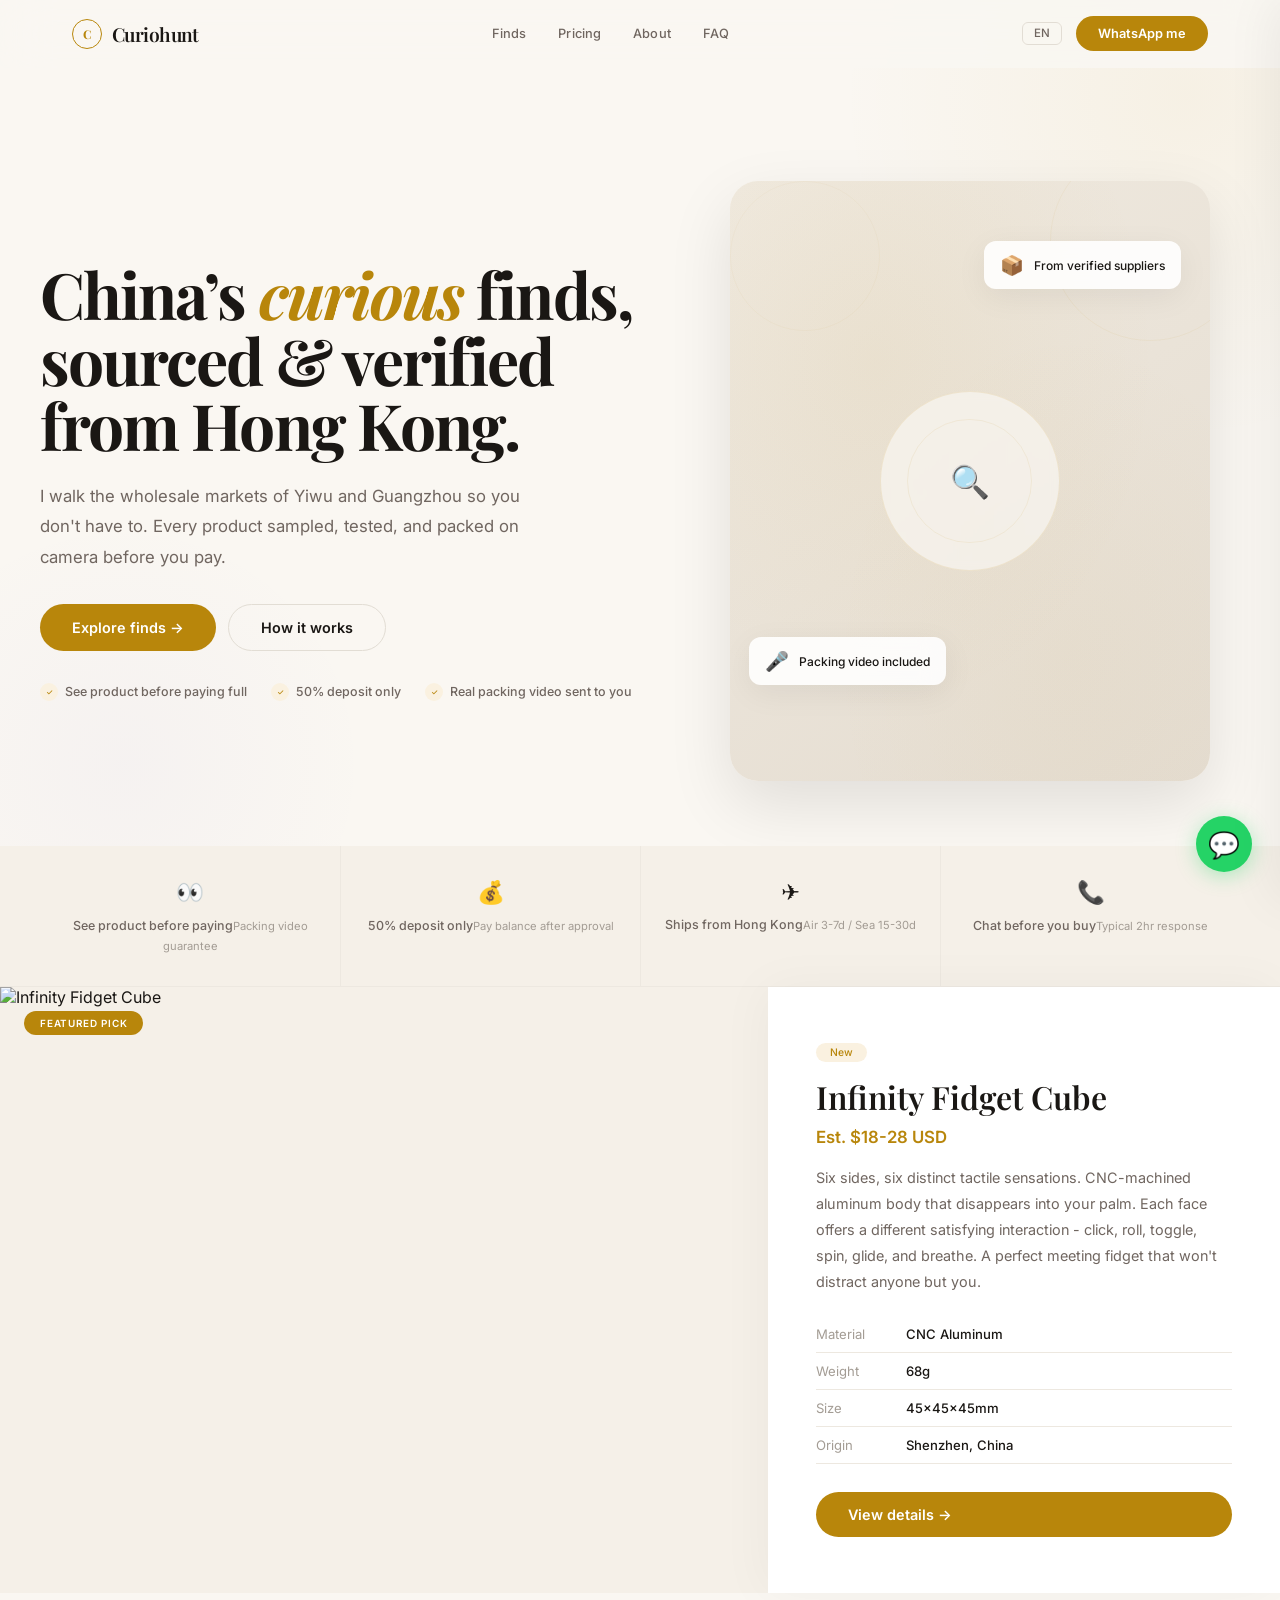
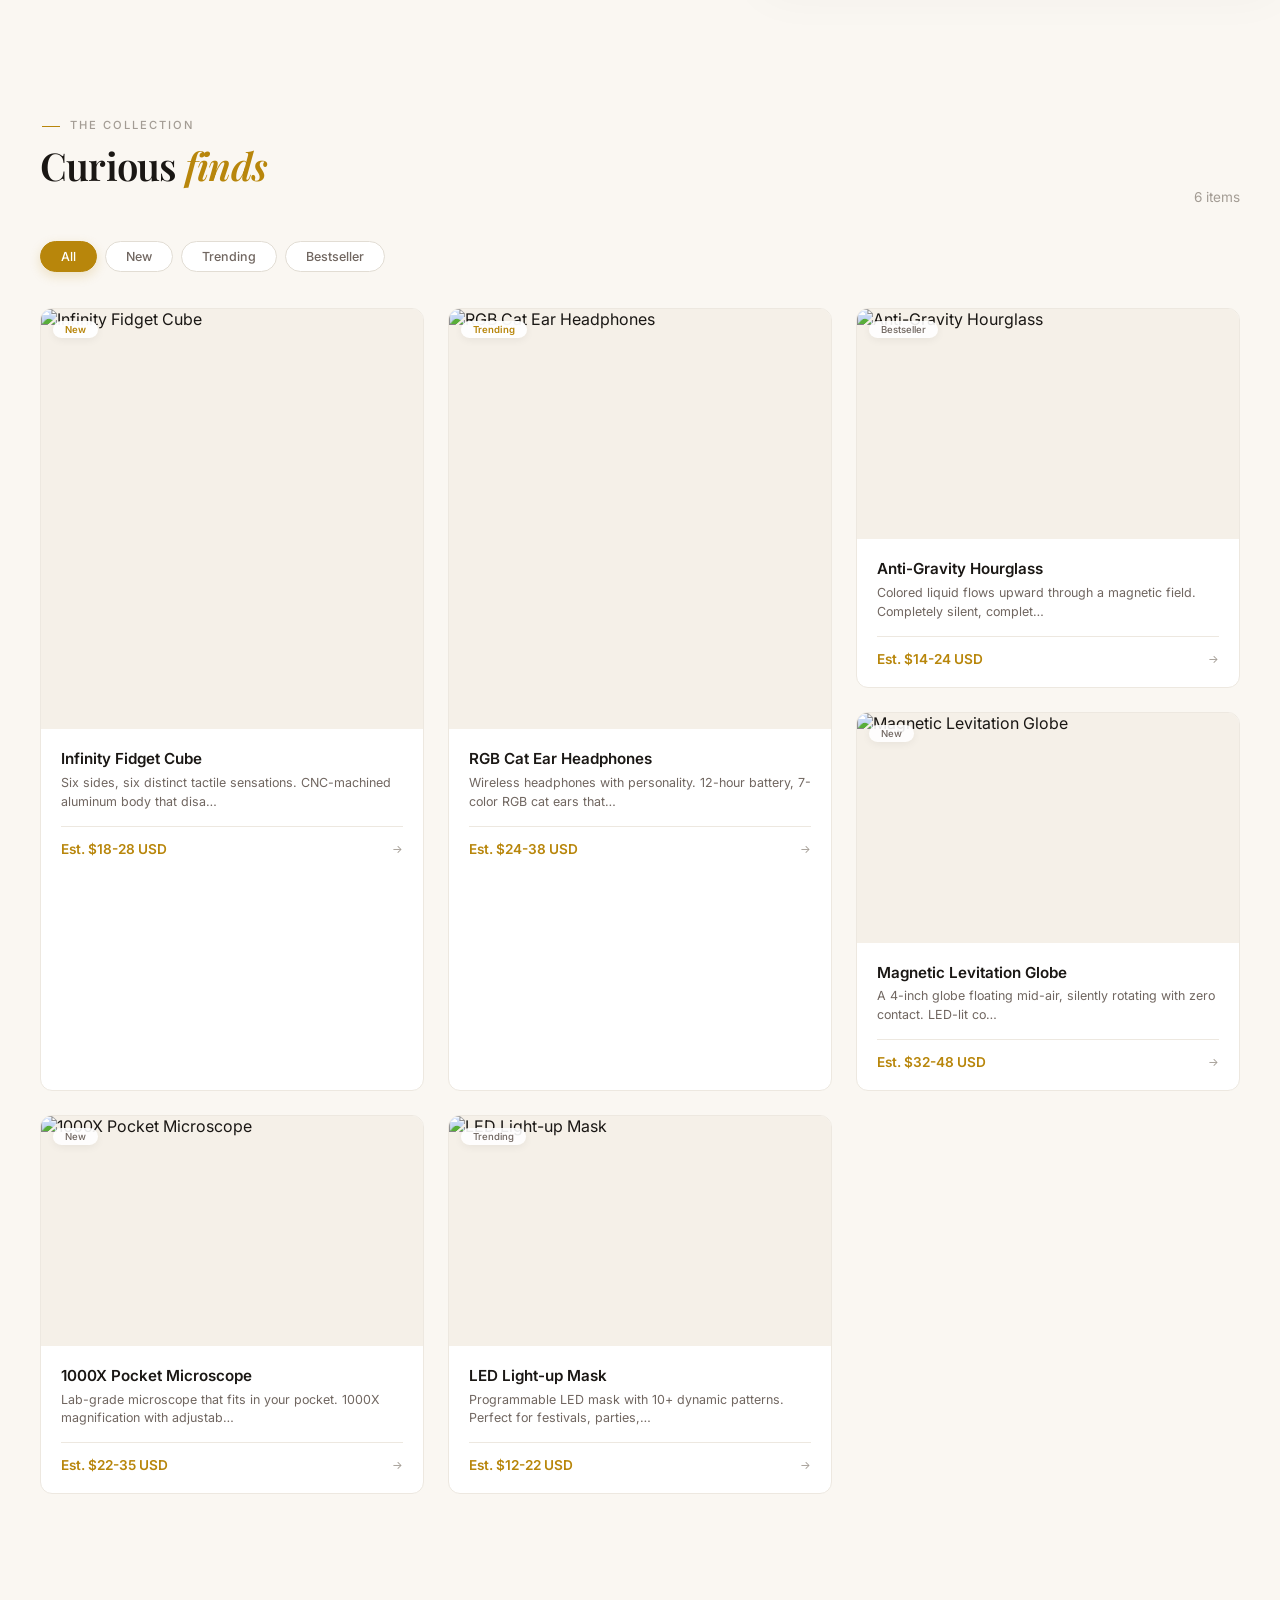
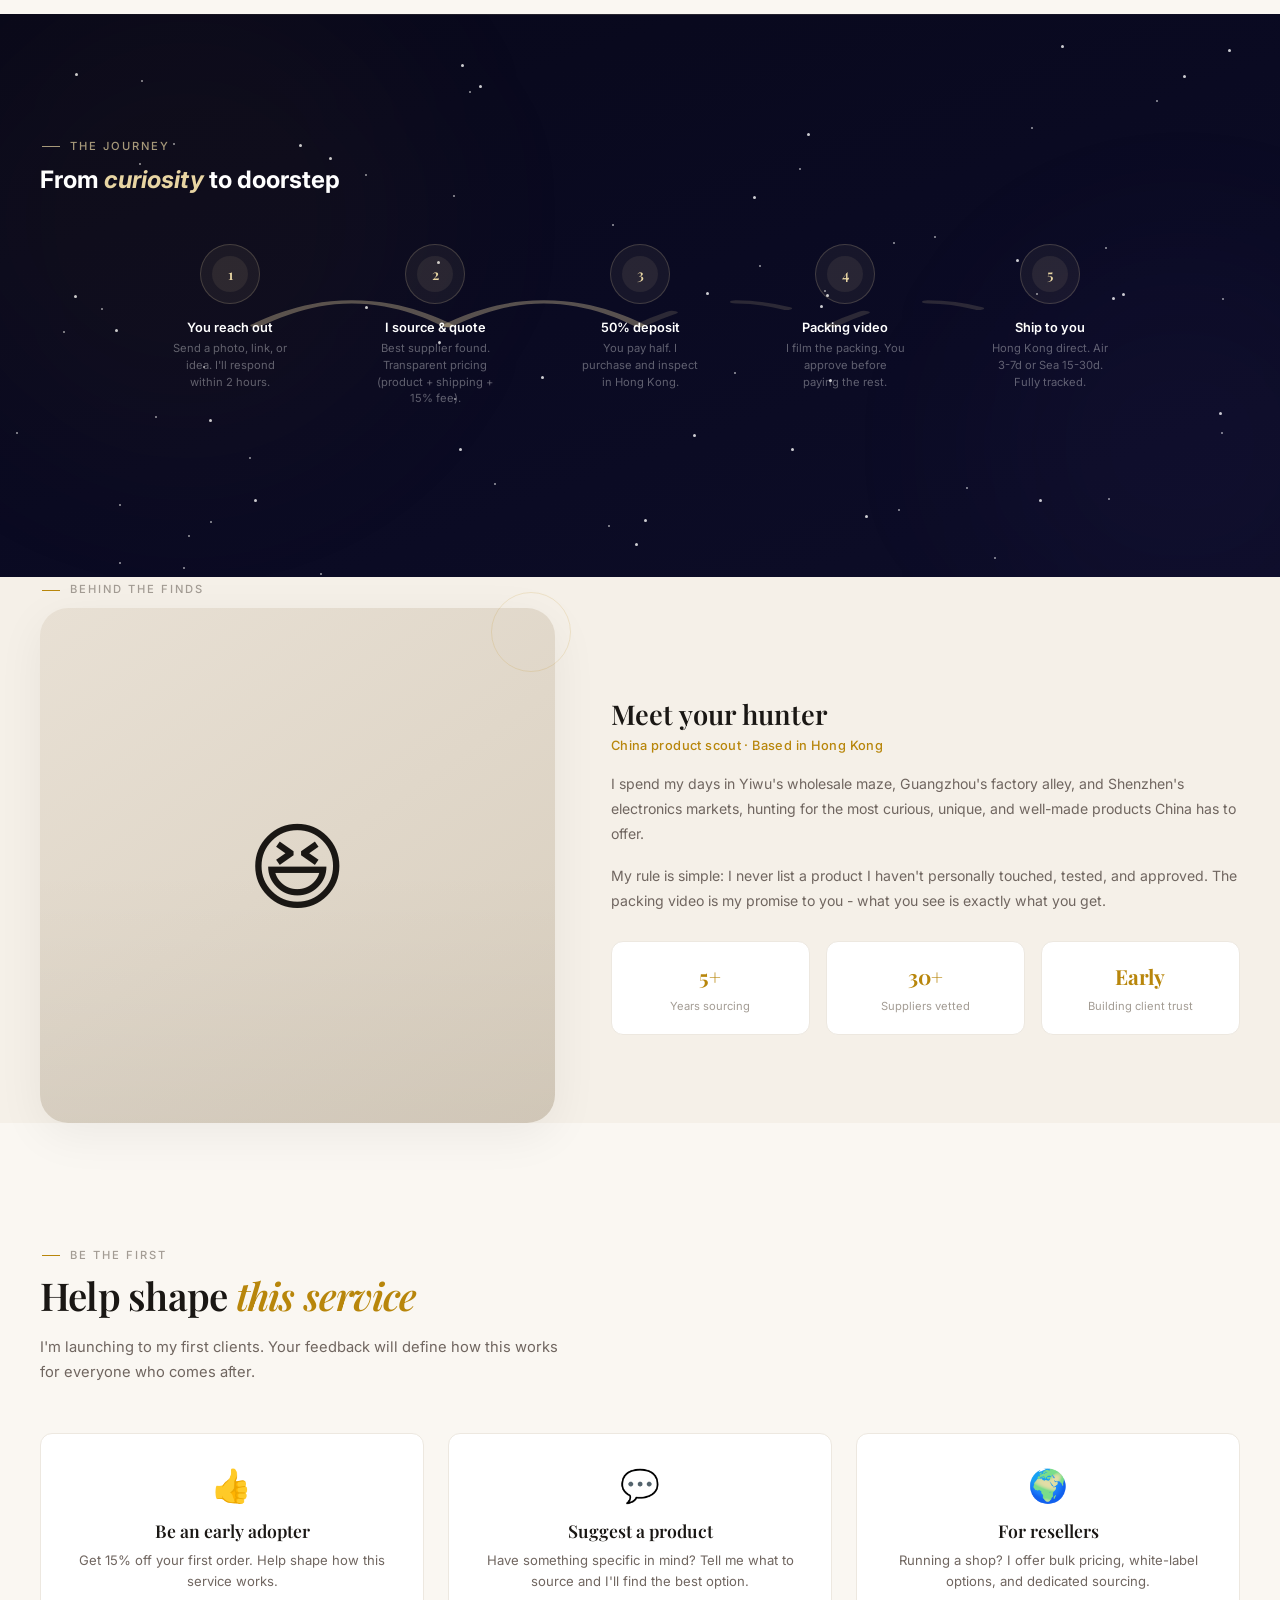
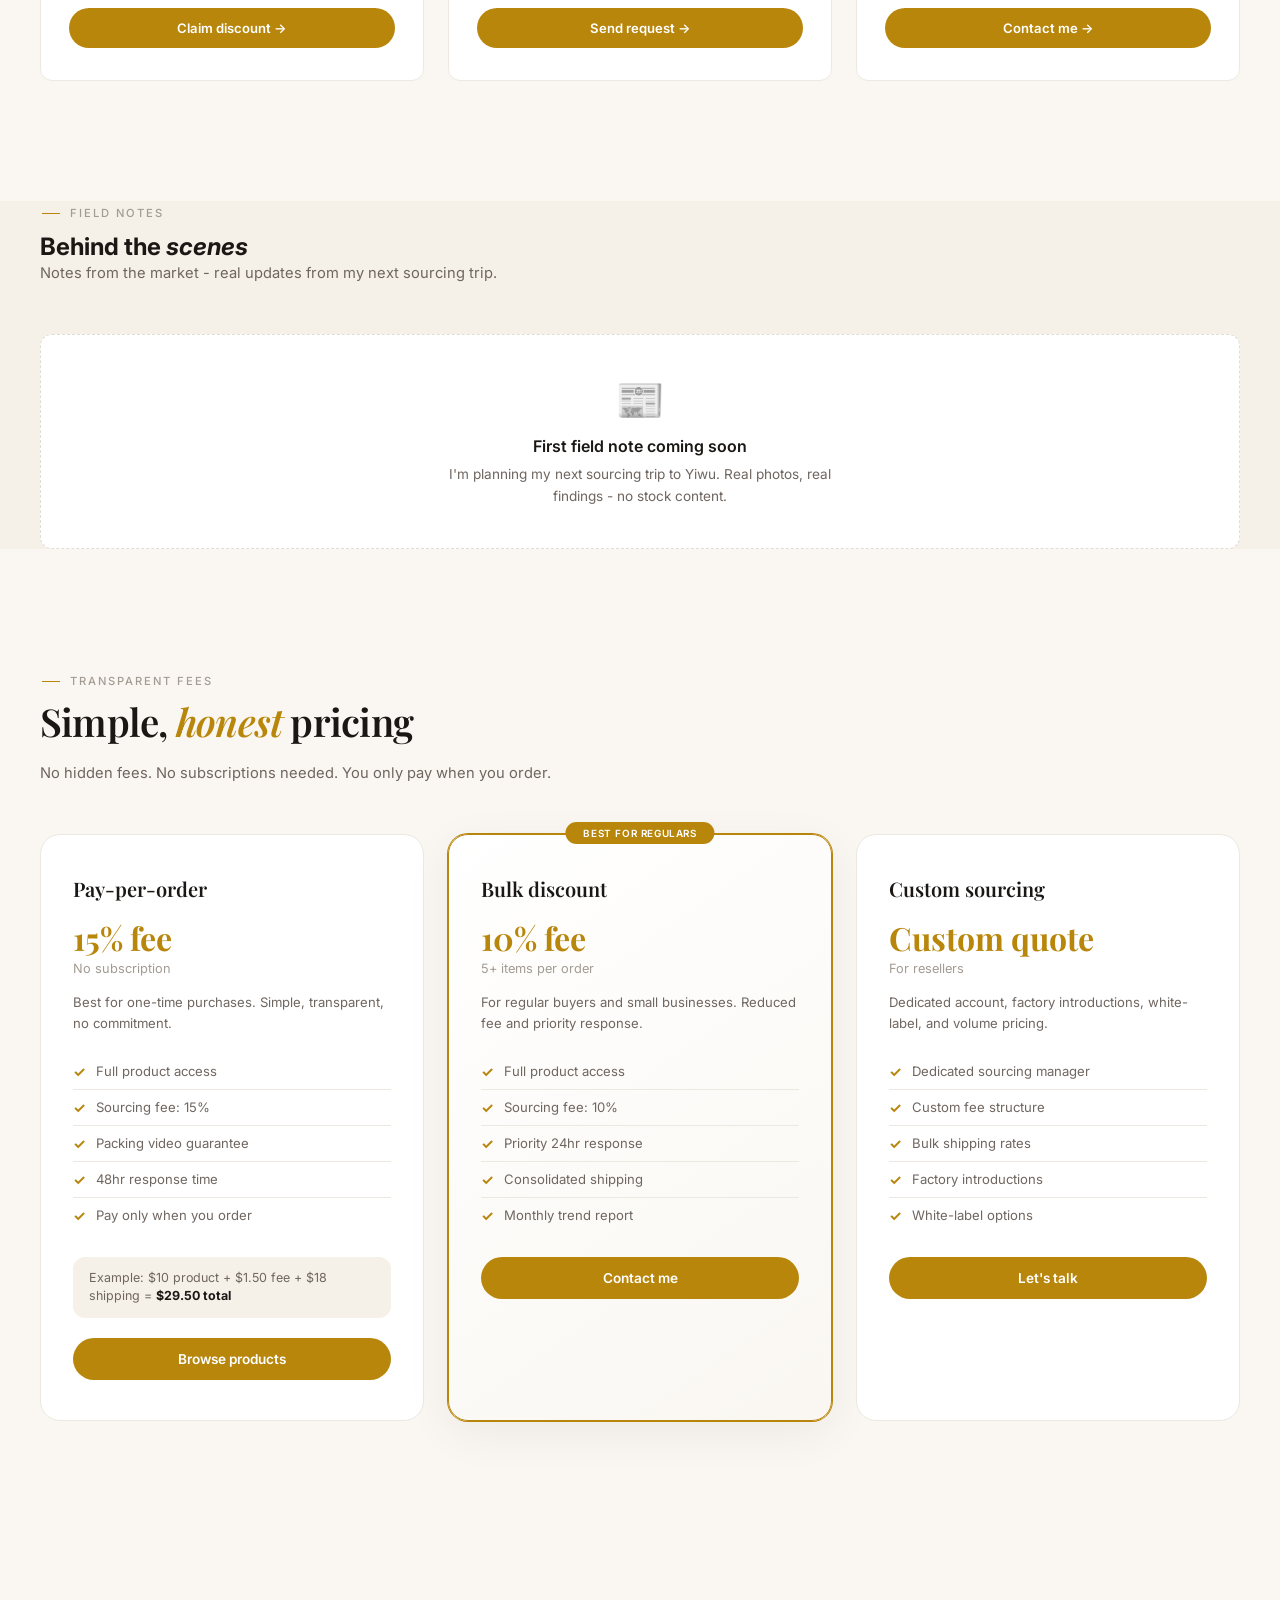
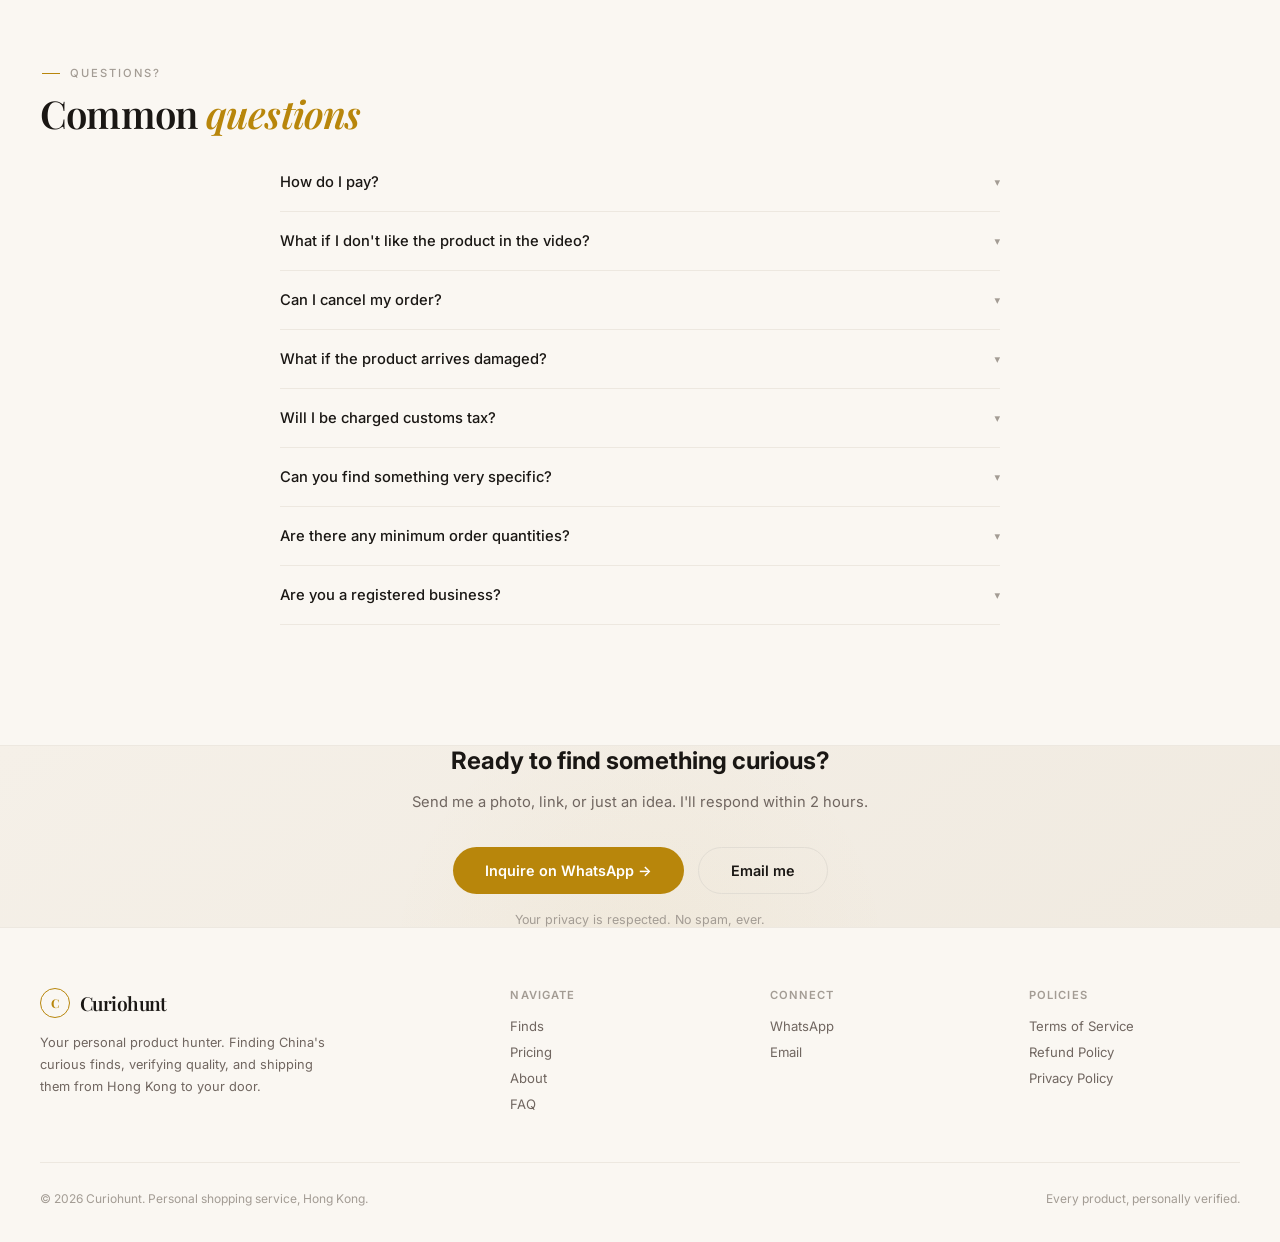
==== index.html @ 02531807 "Initial commit: Curiohunt single-page personal shopper site" ====
<!DOCTYPE html>
<html lang="en">
<head>
<meta charset="UTF-8">
<meta name="viewport" content="width=device-width, initial-scale=1.0">
<meta name="description" content="Curiohunt — Your personal product hunter in China. Every item sampled, tested, and packed on camera from Hong Kong.">
<meta property="og:title" content="Curiohunt — curious finds, sourced for you">
<meta property="og:description" content="Your personal product hunter for China's most curious finds. Packing video guarantee on every order.">
<meta property="og:url" content="https://curiohunt.com">
<meta property="og:type" content="website">
<meta name="twitter:card" content="summary_large_image">
<title>Curiohunt — curious finds, sourced for you</title>
<link rel="preconnect" href="https://fonts.googleapis.com">
<link href="https://fonts.googleapis.com/css2?family=Inter:wght@300;400;500;600;700&family=Playfair+Display:ital,wght@0,400;0,500;0,600;0,700;1,400;1,500&display=swap" rel="stylesheet">
<style>
*,*::before,*::after{margin:0;padding:0;box-sizing:border-box}
:root{
  --bg:#faf7f2;--bg-card:#fff;--bg-warm:#f5f0e8;--bg-overlay:rgba(0,0,0,0.35);
  --text:#1a1714;--text-secondary:#706660;--text-tertiary:#a39c94;
  --accent:#b8860b;--accent-hover:#a0750a;--accent-light:#faf1e0;--accent-glow:rgba(184,134,11,0.08);
  --border:#e2ddd4;--border-light:#ede8e0;
  --shadow:0 2px 20px rgba(0,0,0,0.04);--shadow-lg:0 12px 48px rgba(0,0,0,0.06);--shadow-xl:0 24px 64px rgba(0,0,0,0.1);
  --radius:20px;--radius-sm:12px;--radius-xl:28px;
  --font-sans:'Inter',-apple-system,system-ui,sans-serif;
  --font-serif:'Playfair Display',Georgia,serif;
  --max-w:1200px;--nav-h:68px;
  --space-bg:#08081a;--space-bg2:#0d0d28;--space-accent:#e8d5a3;--space-glow:rgba(232,213,163,0.12);
}
html{scroll-behavior:smooth}
body{font-family:var(--font-sans);background:var(--bg);color:var(--text);-webkit-font-smoothing:antialiased;overflow-x:hidden}
::selection{background:var(--accent);color:#fff}
a{color:inherit;text-decoration:none}
img{display:block;max-width:100%;width:100%;height:100%;object-fit:cover}

/* ===== FADE-IN ===== */
.fade-in{opacity:0;transform:translateY(40px);transition:opacity 0.8s cubic-bezier(0.22,1,0.36,1),transform 0.8s cubic-bezier(0.22,1,0.36,1)}
.fade-in.visible{opacity:1;transform:translateY(0)}
.fade-in-d1{transition-delay:0.1s}.fade-in-d2{transition-delay:0.2s}.fade-in-d3{transition-delay:0.3s}.fade-in-d4{transition-delay:0.4s}

/* ===== FLOATING WHATSAPP ===== */
.float-wa{position:fixed;bottom:28px;right:28px;z-index:99;width:56px;height:56px;border-radius:50%;background:#25D366;color:#fff;display:flex;align-items:center;justify-content:center;font-size:1.6rem;box-shadow:0 4px 20px rgba(37,211,102,0.35);transition:all 0.3s;cursor:pointer;border:none}
.float-wa:hover{transform:scale(1.1);box-shadow:0 8px 32px rgba(37,211,102,0.45)}
.float-wa .wa-tooltip{position:absolute;right:64px;top:50%;transform:translateY(-50%);background:var(--text);color:#fff;font-size:0.72rem;font-weight:500;padding:8px 14px;border-radius:8px;white-space:nowrap;opacity:0;pointer-events:none;transition:all 0.3s}
.float-wa:hover .wa-tooltip{opacity:1}
@media(max-width:600px){.float-wa{bottom:16px;right:16px;width:48px;height:48px;font-size:1.3rem}}

/* ===== NAV ===== */
nav{position:fixed;top:0;left:0;right:0;height:var(--nav-h);z-index:100;background:rgba(250,247,242,0.85);backdrop-filter:blur(24px);-webkit-backdrop-filter:blur(24px);border-bottom:1px solid transparent;transition:border-color 0.3s,background 0.3s,box-shadow 0.3s}
nav.scrolled{background:rgba(250,247,242,0.96);border-color:var(--border-light);box-shadow:0 1px 20px rgba(0,0,0,0.03)}
.nav-inner{max-width:var(--max-w);margin:0 auto;display:flex;align-items:center;justify-content:space-between;height:100%;padding:0 32px}
.logo{display:flex;align-items:center;gap:10px;font-family:var(--font-serif);font-size:1.2rem;font-weight:600;letter-spacing:-0.03em}
.logo-mark{width:30px;height:30px;border:1.5px solid var(--accent);border-radius:50%;display:flex;align-items:center;justify-content:center;font-size:0.75rem;color:var(--accent);font-weight:700;flex-shrink:0;font-family:var(--font-serif);transition:transform 0.4s}
.logo:hover .logo-mark{transform:rotate(90deg)}
.nav-links{display:none;gap:32px}
.nav-links a{font-size:0.8rem;color:var(--text-secondary);transition:color 0.2s;font-weight:500;letter-spacing:0.01em;position:relative}
.nav-links a::after{content:'';position:absolute;bottom:-4px;left:0;width:0;height:1.5px;background:var(--accent);transition:width 0.3s}
.nav-links a:hover{color:var(--text)}.nav-links a:hover::after{width:100%}
.nav-actions{display:flex;align-items:center;gap:10px}
.lang-btn{background:none;border:1px solid var(--border);color:var(--text-secondary);font-size:0.72rem;font-weight:500;padding:5px 11px;border-radius:6px;cursor:pointer;transition:all 0.2s;line-height:1;font-family:var(--font-sans)}
.lang-btn:hover{border-color:var(--accent);color:var(--accent)}
.nav-cta{background:var(--accent);color:#fff;font-size:0.8rem;font-weight:600;padding:10px 22px;border-radius:100px;transition:all 0.25s;white-space:nowrap}
.nav-cta:hover{background:var(--accent-hover);transform:translateY(-1px);box-shadow:0 4px 20px rgba(184,134,11,0.25)}
@media(min-width:768px){.nav-links{display:flex}.nav-actions{gap:14px}}

/* ===== SECTION SHARED ===== */
.section{padding:120px 32px}
.section-inner{max-width:var(--max-w);margin:0 auto}
.section-label{font-size:0.7rem;font-weight:500;letter-spacing:0.18em;text-transform:uppercase;color:var(--text-tertiary);margin-bottom:12px;position:relative;display:inline-block;padding-left:2px}
.section-label::before{content:'';display:inline-block;width:18px;height:1px;background:var(--accent);vertical-align:middle;margin-right:10px}
.section h2{font-family:var(--font-serif);font-size:clamp(1.6rem,3vw,2.6rem);font-weight:600;letter-spacing:-0.02em;line-height:1.12;margin-bottom:18px}
.section h2 em{font-style:italic;color:var(--accent)}
.section-desc{font-size:0.92rem;color:var(--text-secondary);line-height:1.7;max-width:540px;margin-bottom:48px}
@media(max-width:600px){.section{padding:60px 20px}}

/* ===== BTN ===== */
.btn-primary,.btn-outline,.btn-white,.btn-ghost{display:inline-flex;align-items:center;gap:8px;font-weight:600;padding:14px 32px;border-radius:100px;font-size:0.9rem;border:none;cursor:pointer;transition:all 0.3s;font-family:var(--font-sans)}
.btn-primary{background:var(--accent);color:#fff}
.btn-primary:hover{background:var(--accent-hover);transform:translateY(-2px);box-shadow:0 8px 28px rgba(184,134,11,0.3)}
.btn-outline{background:transparent;color:var(--text);border:1.5px solid var(--border)}
.btn-outline:hover{border-color:var(--text-secondary);background:rgba(0,0,0,0.02);transform:translateY(-2px)}
.btn-white{background:#fff;color:var(--text)}
.btn-white:hover{transform:translateY(-2px);box-shadow:0 8px 28px rgba(255,255,255,0.2)}
.btn-ghost{background:transparent;color:var(--space-accent);border:1.5px solid rgba(232,213,163,0.25)}
.btn-ghost:hover{background:rgba(232,213,163,0.06);border-color:var(--space-accent);transform:translateY(-2px)}
.btn-sm{padding:10px 20px;font-size:0.82rem}

/* ===== HERO ===== */
.hero{min-height:94vh;padding:calc(var(--nav-h) + 48px) 32px 0;display:flex;align-items:center;position:relative;overflow:hidden}
.hero::before{content:'';position:absolute;top:-30%;right:-20%;width:700px;height:700px;border-radius:50%;background:radial-gradient(circle,rgba(184,134,11,0.06),transparent 70%);pointer-events:none;animation:heroGlow 8s ease-in-out infinite alternate}
@keyframes heroGlow{0%{opacity:0.6;transform:scale(1)}100%{opacity:1;transform:scale(1.08)}}
.hero::after{content:'';position:absolute;bottom:-20%;left:-10%;width:500px;height:500px;border-radius:50%;background:radial-gradient(circle,rgba(100,80,200,0.03),transparent 70%);pointer-events:none;animation:heroGlow2 10s ease-in-out infinite alternate}
@keyframes heroGlow2{0%{opacity:0.4;transform:scale(1)}100%{opacity:0.8;transform:scale(1.1)}}
.hero-inner{max-width:var(--max-w);margin:0 auto;width:100%;display:grid;grid-template-columns:1.1fr 1fr;gap:64px;align-items:center;position:relative;z-index:1}
.hero-content h1{font-family:var(--font-serif);font-size:clamp(2.2rem,5vw,4.2rem);font-weight:700;line-height:1.02;letter-spacing:-0.03em;margin-bottom:24px}
.hero-content h1 em{font-style:italic;color:var(--accent)}
.hero-desc{font-size:1.05rem;color:var(--text-secondary);line-height:1.8;max-width:480px;margin-bottom:32px}
.hero-ctas{display:flex;gap:12px;flex-wrap:wrap;margin-bottom:32px}
.hero-badges{display:flex;gap:24px;flex-wrap:wrap}
.hero-badge-item{display:flex;align-items:center;gap:7px;font-size:0.78rem;color:var(--text-secondary);font-weight:500}
.hero-badge-item .check{width:18px;height:18px;border-radius:50%;background:var(--accent-light);display:flex;align-items:center;justify-content:center;font-size:0.5rem;color:var(--accent);flex-shrink:0}

.hero-visual{display:flex;justify-content:center;align-items:center;position:relative}
.hero-showcase{width:100%;max-width:480px;aspect-ratio:4/5;border-radius:var(--radius-xl);background:linear-gradient(145deg,#f0eae0,#e4dcd0);position:relative;overflow:hidden;box-shadow:var(--shadow-xl)}
.hero-showcase-bg{position:absolute;inset:0;background:radial-gradient(ellipse at 30% 30%,rgba(184,134,11,0.06),transparent 60%),radial-gradient(ellipse at 70% 80%,rgba(184,134,11,0.03),transparent 50%);pointer-events:none}
.hero-showcase-spotlight{position:absolute;top:50%;left:50%;transform:translate(-50%,-50%);width:180px;height:180px;border-radius:50%;border:1.5px solid rgba(184,134,11,0.12);display:flex;align-items:center;justify-content:center;font-size:4rem;background:rgba(255,255,255,0.5);backdrop-filter:blur(4px);animation:float 6s ease-in-out infinite}
.hero-showcase-spotlight-inner{width:70%;height:70%;border-radius:50%;border:1px solid rgba(184,134,11,0.08);display:flex;align-items:center;justify-content:center;font-size:2rem}
@keyframes float{0%,100%{transform:translate(-50%,-50%) translateY(0)}50%{transform:translate(-50%,-50%) translateY(-12px)}}
.hero-float-card{position:absolute;background:rgba(255,255,255,0.88);backdrop-filter:blur(12px);border-radius:var(--radius-sm);padding:12px 16px;box-shadow:0 8px 32px rgba(0,0,0,0.06);display:flex;align-items:center;gap:10px;animation:floatCard 7s ease-in-out infinite;font-size:0.75rem;font-weight:500}
.hero-float-card .fc-icon{font-size:1.2rem}
.hero-float-card-1{top:10%;right:6%;animation-delay:0s}
.hero-float-card-2{bottom:16%;left:4%;animation-delay:2.5s}
@keyframes floatCard{0%,100%{transform:translateY(0)}50%{transform:translateY(-8px)}}
.hero-showcase-ring-deco{position:absolute;top:-40px;right:-40px;width:200px;height:200px;border-radius:50%;border:1px solid rgba(184,134,11,0.06);pointer-events:none}
.hero-showcase-ring-deco-2{bottom:-30px;left:-30px;width:150px;height:150px;border-radius:50%;border:1px solid rgba(184,134,11,0.04);pointer-events:none}
@media(max-width:900px){.hero-inner{grid-template-columns:1fr;gap:48px}.hero-visual{order:-1;padding:10px 0}.hero-showcase{max-width:320px;aspect-ratio:1}.hero-float-card{display:none}}
@media(max-width:600px){.hero{padding:calc(var(--nav-h) + 24px) 20px 0;min-height:auto}.hero-showcase-spotlight{width:130px;height:130px;font-size:3rem}.hero-showcase-spotlight-inner{font-size:1.5rem}}

/* ===== TRUST STRIP ===== */
.trust-strip{background:var(--bg-warm);border-bottom:1px solid var(--border-light);padding:0 20px}
.trust-inner{max-width:var(--max-w);margin:0 auto;display:grid;grid-template-columns:repeat(4,1fr)}
.trust-item{padding:32px 20px;text-align:center;position:relative}
.trust-item+.trust-item{border-left:1px solid var(--border-light)}
.trust-item .t-icon{font-size:1.4rem;margin-bottom:8px;display:block}
.trust-item .t-text{font-size:0.78rem;color:var(--text-secondary);font-weight:500;line-height:1.4}
.trust-item .t-sub{font-size:0.7rem;color:var(--text-tertiary);margin-top:4px}
@media(max-width:600px){.trust-inner{grid-template-columns:repeat(2,1fr)}.trust-item:nth-child(3){border-left:none}.trust-item{padding:24px 14px}}

/* ===== FEATURED ===== */
.featured-section{padding:0;background:var(--bg)}
.featured-hero{display:grid;grid-template-columns:1.5fr 1fr;min-height:65vh}
.featured-visual{display:flex;align-items:center;justify-content:center;position:relative;overflow:hidden;background:var(--bg-warm)}
.featured-visual img{position:absolute;inset:0;width:100%;height:100%;object-fit:cover;transition:transform 0.8s}
.featured-hero:hover .featured-visual img{transform:scale(1.03)}
.featured-visual .sticker{position:absolute;top:24px;left:24px;background:var(--accent);color:#fff;font-size:0.62rem;font-weight:600;padding:6px 16px;border-radius:100px;letter-spacing:0.08em;text-transform:uppercase;z-index:2}
.featured-panel{background:var(--bg-card);padding:56px 48px;display:flex;flex-direction:column;justify-content:center;box-shadow:-4px 0 48px rgba(0,0,0,0.04);position:relative}
.featured-panel .featured-tags{display:flex;gap:6px;margin-bottom:16px;flex-wrap:wrap}
.featured-panel .featured-tag{font-size:0.65rem;font-weight:500;padding:3px 14px;border-radius:100px;background:var(--accent-light);color:var(--accent)}
.featured-panel h3{font-family:var(--font-serif);font-size:clamp(1.4rem,2.5vw,2rem);font-weight:600;margin-bottom:10px;line-height:1.2}
.featured-panel .fp-price{font-size:1.05rem;font-weight:600;color:var(--accent);margin-bottom:18px;display:block}
.featured-panel .fp-desc{font-size:0.9rem;color:var(--text-secondary);line-height:1.8;margin-bottom:22px}
.featured-panel .fp-specs{list-style:none;margin-bottom:28px}
.featured-panel .fp-specs li{padding:10px 0;border-bottom:1px solid var(--border-light);display:flex;font-size:0.82rem}
.featured-panel .fp-specs li span:first-child{color:var(--text-tertiary);width:90px;flex-shrink:0}
.featured-panel .fp-specs li span:last-child{font-weight:500}
@media(max-width:900px){.featured-hero{grid-template-columns:1fr;min-height:auto}.featured-visual{min-height:320px}.featured-panel{padding:36px 24px;box-shadow:none}.featured-panel .btn-primary{align-self:flex-start}}

/* ===== PRODUCTS ===== */
.gallery-header{display:flex;justify-content:space-between;align-items:flex-end;flex-wrap:wrap;gap:16px;margin-bottom:36px}
.tag-filters{display:flex;gap:8px;margin-bottom:36px;flex-wrap:wrap}
.tag-filter{padding:7px 20px;border-radius:100px;font-size:0.78rem;font-weight:500;border:1.5px solid var(--border);background:var(--bg-card);color:var(--text-secondary);cursor:pointer;transition:all 0.25s;font-family:var(--font-sans)}
.tag-filter:hover{border-color:var(--accent);color:var(--accent)}
.tag-filter.active{background:var(--accent);color:#fff;border-color:var(--accent);box-shadow:0 4px 12px rgba(184,134,11,0.2)}
.prod-grid{display:grid;grid-template-columns:repeat(3,1fr);gap:24px}
@media(max-width:1024px){.prod-grid{grid-template-columns:repeat(2,1fr)}}
@media(max-width:600px){.prod-grid{grid-template-columns:1fr}}
.prod-card{background:var(--bg-card);border-radius:var(--radius-sm);overflow:hidden;cursor:pointer;border:1px solid var(--border-light);transition:all 0.5s cubic-bezier(0.22,1,0.36,1);position:relative}
.prod-card:hover{transform:translateY(-8px);box-shadow:var(--shadow-lg);border-color:var(--border)}
.prod-card.featured-card{grid-row:span 2}
.prod-card.featured-card .prod-visual{height:420px}
.prod-visual{height:230px;display:flex;align-items:center;justify-content:center;position:relative;overflow:hidden;background:var(--bg-warm)}
.prod-visual img{position:absolute;inset:0;width:100%;height:100%;object-fit:cover;transition:transform 0.7s}
.prod-card:hover .prod-visual img{transform:scale(1.08)}
.prod-visual .prod-badge{position:absolute;top:12px;left:12px;font-size:0.6rem;font-weight:500;padding:3px 12px;border-radius:100px;background:rgba(255,255,255,0.9);color:var(--text-secondary);z-index:2;box-shadow:0 2px 8px rgba(0,0,0,0.06)}
.prod-card.featured-card .prod-visual .prod-badge{background:rgba(255,255,255,0.95);color:var(--accent);font-weight:600}
.prod-info{padding:20px}
.prod-info h3{font-size:0.95rem;font-weight:600;margin-bottom:5px;line-height:1.3}
.prod-info p{font-size:0.78rem;color:var(--text-secondary);display:-webkit-box;-webkit-line-clamp:2;-webkit-box-orient:vertical;overflow:hidden;line-height:1.5}
.prod-foot{display:flex;justify-content:space-between;align-items:center;margin-top:14px;padding-top:14px;border-top:1px solid var(--border-light)}
.prod-foot .price{font-size:0.85rem;font-weight:600;color:var(--accent)}
.prod-foot .arrow{color:var(--text-tertiary);font-size:0.7rem;transition:all 0.4s}
.prod-card:hover .prod-foot .arrow{transform:translateX(8px);color:var(--accent)}

/* ===== COSMIC ===== */
.cosmic-section{background:linear-gradient(160deg,var(--space-bg),#0a0a22,var(--space-bg2));position:relative;overflow:hidden;padding:120px 32px}
.cosmic-section::before{content:'';position:absolute;top:0;left:0;right:0;height:1px;background:linear-gradient(to right,transparent,rgba(232,213,163,0.15),transparent)}
.cosmic-section .section-inner{position:relative;z-index:2}
.cosmic-section .section-label{color:var(--space-accent);opacity:0.7}
.cosmic-section .section-label::before{background:var(--space-accent)}
.cosmic-section h2{color:#fff}
.cosmic-section h2 em{color:var(--space-accent)}
.starfield{position:absolute;inset:0;overflow:hidden;pointer-events:none;z-index:0}
.star{position:absolute;border-radius:50%;background:#fff;animation:twinkle var(--d,4s) ease-in-out infinite alternate}
.star.s1{width:1px;height:1px;opacity:0.3}.star.s2{width:2px;height:2px;opacity:0.6}.star.s3{width:3px;height:3px;opacity:0.8}
@keyframes twinkle{0%{opacity:0.15}100%{opacity:0.95}}
.shooting-star{position:absolute;width:80px;height:1px;background:linear-gradient(to right,transparent,rgba(232,213,163,0.6));transform:rotate(-30deg);animation:shoot 6s ease-in-out infinite;opacity:0;z-index:1}
.shooting-star:nth-child(2){top:20%;left:60%;animation-delay:3s;width:60px}
@keyframes shoot{0%{opacity:0;transform:rotate(-30deg) translateX(0)}5%{opacity:1}15%{opacity:1;transform:rotate(-30deg) translateX(200px)}20%{opacity:0}100%{opacity:0}}
.nebula{position:absolute;border-radius:50%;filter:blur(80px);pointer-events:none;z-index:0}
.nebula-1{top:-8%;left:-5%;width:500px;height:500px;background:rgba(184,134,11,0.04);animation:nebulaDrift 25s ease-in-out infinite alternate}
.nebula-2{bottom:-12%;right:-8%;width:400px;height:400px;background:rgba(100,80,200,0.04);animation:nebulaDrift 30s ease-in-out infinite alternate-reverse}
@keyframes nebulaDrift{0%{transform:translate(0,0)}100%{transform:translate(50px,30px)}}
.cosmic-track{position:relative;max-width:960px;margin:0 auto;padding:50px 0}
.cosmic-svg{position:absolute;top:0;left:0;width:100%;height:100%;pointer-events:none;z-index:1}
.cosmic-svg path{stroke:var(--space-accent);stroke-width:1.2;fill:none;opacity:0.15;stroke-dasharray:6 8;stroke-linecap:round}
.cosmic-svg path.active{opacity:0.35;stroke-dasharray:2 0;animation:pathGlow 3s ease-in-out infinite}
@keyframes pathGlow{0%,100%{opacity:0.25}50%{opacity:0.5}}
.cosmic-steps{display:flex;justify-content:space-between;position:relative;z-index:2}
.cosmic-step{display:flex;flex-direction:column;align-items:center;width:140px;text-align:center;position:relative}
.cosmic-star{width:60px;height:60px;border-radius:50%;background:rgba(232,213,163,0.06);border:1.5px solid rgba(232,213,163,0.2);display:flex;align-items:center;justify-content:center;font-family:var(--font-serif);font-size:1.1rem;font-weight:600;color:var(--space-accent);position:relative;transition:all 0.5s;animation:pulseStar 5s ease-in-out infinite}
.cosmic-star-glow{position:absolute;inset:-4px;border-radius:50%;background:radial-gradient(circle,rgba(232,213,163,0.06),transparent 70%);opacity:0;transition:opacity 0.4s}
.cosmic-step:hover .cosmic-star-glow{opacity:1}
.cosmic-step:nth-child(2) .cosmic-star{animation-delay:0.5s}
.cosmic-step:nth-child(3) .cosmic-star{animation-delay:1s}
.cosmic-step:nth-child(4) .cosmic-star{animation-delay:1.5s}
.cosmic-step:nth-child(5) .cosmic-star{animation-delay:2s}
@keyframes pulseStar{0%,100%{box-shadow:0 0 8px rgba(232,213,163,0.08)}50%{box-shadow:0 0 24px rgba(232,213,163,0.15),0 0 50px rgba(232,213,163,0.04)}}
.cosmic-star-inner{width:36px;height:36px;border-radius:50%;background:rgba(232,213,163,0.08);display:flex;align-items:center;justify-content:center;font-size:0.9rem}
.cosmic-step .cs-title{font-size:0.8rem;font-weight:600;color:#fff;margin-top:16px;margin-bottom:5px}
.cosmic-step .cs-desc{font-size:0.7rem;color:rgba(255,255,255,0.35);line-height:1.5;max-width:120px}
.cosmic-step:hover .cosmic-star{transform:scale(1.15);border-color:var(--space-accent);box-shadow:0 0 30px rgba(232,213,163,0.15)}
@media(max-width:768px){.cosmic-steps{flex-direction:column;align-items:flex-start;gap:28px;padding-left:20px}.cosmic-svg{display:none}.cosmic-step{width:100%;flex-direction:row;gap:18px;text-align:left}.cosmic-step .cs-desc{max-width:100%}.cosmic-track{padding:30px 0}.cosmic-star{width:48px;height:48px;flex-shrink:0}.cosmic-star-inner{width:30px;height:30px}}

/* ===== HUNTER ===== */
.hunter-section{background:var(--bg-warm)}
.hunter-grid{display:grid;grid-template-columns:0.9fr 1.1fr;gap:56px;align-items:center}
.hunter-visual-wrap{position:relative}
.hunter-avatar{width:100%;aspect-ratio:1;border-radius:var(--radius-xl);background:linear-gradient(145deg,#e8e0d4,#d8cebe);display:flex;align-items:center;justify-content:center;font-size:6rem;box-shadow:var(--shadow-lg);position:relative;overflow:hidden}
.hunter-avatar::after{content:'';position:absolute;inset:0;background:linear-gradient(to top,rgba(0,0,0,0.04),transparent 50%);pointer-events:none}
.hunter-avatar-deco{position:absolute;top:-16px;right:-16px;width:80px;height:80px;border:1.5px solid var(--accent);border-radius:50%;opacity:0.15;pointer-events:none}
.hunter-info h3{font-family:var(--font-serif);font-size:1.7rem;font-weight:600;margin-bottom:6px}
.hunter-role{font-size:0.8rem;color:var(--accent);font-weight:500;margin-bottom:18px;display:block;letter-spacing:0.03em}
.hunter-info p{font-size:0.88rem;color:var(--text-secondary);line-height:1.8;margin-bottom:16px}
.hunter-stats{display:grid;grid-template-columns:repeat(3,1fr);gap:16px;margin-top:28px}
.hunter-stat{text-align:center;padding:20px 14px;background:var(--bg-card);border-radius:var(--radius-sm);border:1px solid var(--border-light);transition:all 0.3s}
.hunter-stat:hover{transform:translateY(-3px);box-shadow:var(--shadow)}
.hunter-stat strong{font-family:var(--font-serif);font-size:1.3rem;color:var(--accent);display:block;margin-bottom:4px}
.hunter-stat span{font-size:0.7rem;color:var(--text-tertiary)}
@media(max-width:768px){.hunter-grid{grid-template-columns:1fr;gap:40px}.hunter-avatar{max-width:240px;margin:0 auto;font-size:4.5rem}.hunter-avatar-deco{display:none}}

/* ===== EARLY BIRDS ===== */
.early-grid{display:grid;grid-template-columns:repeat(3,1fr);gap:24px}
@media(max-width:768px){.early-grid{grid-template-columns:1fr}}
.early-card{background:var(--bg-card);border-radius:var(--radius-sm);padding:32px 28px;border:1px solid var(--border-light);text-align:center;transition:all 0.3s}
.early-card:hover{transform:translateY(-3px);box-shadow:var(--shadow-lg)}
.early-card .early-icon{font-size:2rem;margin-bottom:14px;display:block}
.early-card h4{font-family:var(--font-serif);font-size:1.1rem;font-weight:600;margin-bottom:8px}
.early-card p{font-size:0.82rem;color:var(--text-secondary);line-height:1.6;margin-bottom:16px}
.early-card .btn-primary{width:100%;justify-content:center;padding:12px 20px;font-size:0.82rem}

/* ===== DISPATCH ===== */
.dispatch-section{background:var(--bg-warm)}
.dispatch-soon{text-align:center;padding:40px 20px;background:var(--bg-card);border-radius:var(--radius-sm);border:1px dashed var(--border)}
.dispatch-soon .ds-icon{font-size:2.5rem;margin-bottom:12px;display:block}
.dispatch-soon h4{font-size:1rem;font-weight:600;margin-bottom:8px}
.dispatch-soon p{font-size:0.85rem;color:var(--text-secondary);line-height:1.6;max-width:400px;margin:0 auto}

/* ===== PRICING ===== */
.pricing-grid{display:grid;grid-template-columns:repeat(3,1fr);gap:24px;margin-top:16px}
@media(max-width:900px){.pricing-grid{grid-template-columns:1fr;max-width:480px;margin-left:auto;margin-right:auto}}
.pricing-card{background:var(--bg-card);border-radius:var(--radius);padding:40px 32px;border:1px solid var(--border-light);position:relative;transition:all 0.4s}
.pricing-card:hover{transform:translateY(-6px);box-shadow:var(--shadow-xl)}
.pricing-card.featured{background:linear-gradient(145deg,#fff,#faf7f2);border-color:var(--accent);box-shadow:0 0 0 1px var(--accent),var(--shadow-lg)}
.pricing-card.featured .popular-badge{position:absolute;top:-13px;left:50%;transform:translateX(-50%);background:var(--accent);color:#fff;font-size:0.62rem;font-weight:600;padding:5px 18px;border-radius:100px;letter-spacing:0.06em;text-transform:uppercase}
.pricing-card h3{font-family:var(--font-serif);font-size:1.25rem;font-weight:600;margin-bottom:6px}
.pricing-card .price-amount{font-family:var(--font-serif);font-size:2rem;font-weight:700;color:var(--accent);margin:14px 0 2px}
.pricing-card .price-period{font-size:0.8rem;color:var(--text-tertiary);margin-bottom:16px}
.pricing-card .price-desc{font-size:0.82rem;color:var(--text-secondary);line-height:1.6;margin-bottom:20px}
.pricing-card .price-features{list-style:none;margin-bottom:24px}
.pricing-card .price-features li{padding:9px 0;border-bottom:1px solid var(--border-light);font-size:0.82rem;color:var(--text-secondary);display:flex;align-items:center;gap:10px}
.pricing-card .price-features li::before{content:"\2713";color:var(--accent);font-weight:700;font-size:0.9rem}
.pricing-card .price-features li:last-child{border-bottom:none}
.pricing-card .pricing-example{background:var(--bg-warm);border-radius:var(--radius-sm);padding:12px 16px;font-size:0.78rem;color:var(--text-secondary);line-height:1.5;margin-bottom:20px}
.pricing-card .pricing-example strong{color:var(--text)}
.pricing-card .btn-primary{width:100%;justify-content:center;padding:13px 24px;font-size:0.85rem}

/* ===== FAQ ===== */
.faq-list{max-width:720px;margin:0 auto}
.faq-item{border-bottom:1px solid var(--border-light);padding:20px 0}
.faq-q{display:flex;justify-content:space-between;align-items:center;cursor:pointer;font-size:0.92rem;font-weight:500;gap:12px;user-select:none;transition:color 0.2s}
.faq-q:hover{color:var(--accent)}
.faq-q .arrow{font-size:0.7rem;color:var(--text-tertiary);transition:transform 0.35s;flex-shrink:0}
.faq-item.open .faq-q .arrow{transform:rotate(180deg);color:var(--accent)}
.faq-a{max-height:0;overflow:hidden;transition:max-height 0.4s ease;color:var(--text-secondary);font-size:0.85rem;line-height:1.7}
.faq-item.open .faq-a{max-height:300px;padding-top:16px}

/* ===== CTA ===== */
.cta-section{background:linear-gradient(145deg,var(--bg-warm),#f0eae0);text-align:center;border-top:1px solid var(--border-light);border-bottom:1px solid var(--border-light);position:relative;overflow:hidden}
.cta-section::before{content:'';position:absolute;top:-50%;left:50%;transform:translateX(-50%);width:600px;height:600px;border-radius:50%;background:radial-gradient(circle,rgba(184,134,11,0.04),transparent 60%);pointer-events:none}
.cta-section .section-inner{max-width:560px;position:relative;z-index:1}
.cta-section h2{margin-bottom:18px}
.cta-section .cta-desc{color:var(--text-secondary);margin-bottom:36px;font-size:0.92rem}
.cta-actions{display:flex;gap:14px;justify-content:center;flex-wrap:wrap}
.cta-note{font-size:0.78rem;color:var(--text-tertiary);margin-top:18px}

/* ===== FOOTER ===== */
footer{padding:60px 32px 36px;background:var(--bg)}
.footer-inner{max-width:var(--max-w);margin:0 auto}
.footer-main{display:grid;grid-template-columns:2fr 1fr 1fr 1fr;gap:48px;padding-bottom:40px;border-bottom:1px solid var(--border-light);margin-bottom:28px}
@media(max-width:768px){.footer-main{grid-template-columns:1fr 1fr;gap:36px}}
.footer-brand .logo{margin-bottom:14px;display:inline-flex}
.footer-brand p{font-size:0.8rem;color:var(--text-secondary);line-height:1.7;max-width:300px}
.footer-col h4{font-size:0.7rem;font-weight:600;letter-spacing:0.1em;text-transform:uppercase;color:var(--text-tertiary);margin-bottom:16px}
.footer-col a{display:block;font-size:0.82rem;color:var(--text-secondary);margin-bottom:10px;transition:color 0.2s}
.footer-col a:hover{color:var(--accent)}
.footer-bottom{display:flex;justify-content:space-between;align-items:center;flex-wrap:wrap;gap:12px;font-size:0.75rem;color:var(--text-tertiary)}

/* ===== LEGAL ===== */
.legal-content{max-width:720px;margin:0 auto;padding:20px 0}
.legal-content h2{font-family:var(--font-serif);font-size:1.5rem;font-weight:600;margin-bottom:20px}
.legal-content h3{font-size:1rem;font-weight:600;margin-top:24px;margin-bottom:8px}
.legal-content p{font-size:0.85rem;color:var(--text-secondary);line-height:1.7;margin-bottom:12px}
.legal-content ul{padding-left:20px;margin-bottom:12px}
.legal-content ul li{font-size:0.85rem;color:var(--text-secondary);line-height:1.7;margin-bottom:4px}

/* ===== MODAL ===== */
.modal-overlay{position:fixed;inset:0;z-index:200;background:var(--bg-overlay);opacity:0;pointer-events:none;transition:opacity 0.35s}
.modal-overlay.open{opacity:1;pointer-events:auto}
.modal{position:fixed;top:0;right:0;bottom:0;width:100%;max-width:820px;background:var(--bg);z-index:201;overflow-y:auto;transform:translateX(100%);transition:transform 0.5s cubic-bezier(0.22,1,0.36,1);box-shadow:-8px 0 48px rgba(0,0,0,0.06)}
.modal.open{transform:translateX(0)}
.modal-header{position:sticky;top:0;z-index:10;background:rgba(250,247,242,0.92);backdrop-filter:blur(12px);padding:14px 28px;display:flex;justify-content:space-between;align-items:center;border-bottom:1px solid var(--border-light)}
.modal-close{background:none;border:none;font-size:1.4rem;cursor:pointer;color:var(--text-secondary);padding:4px;line-height:1;transition:color 0.2s;width:36px;height:36px;display:flex;align-items:center;justify-content:center;border-radius:50%}
.modal-close:hover{color:var(--text);background:var(--border-light)}
.modal-body{padding:36px 28px 56px}
.modal-gallery{position:relative;margin-bottom:28px;border-radius:var(--radius-sm);overflow:hidden;background:var(--border-light)}
.modal-gallery-main{width:100%;aspect-ratio:16/10;display:flex;align-items:center;justify-content:center;position:relative;background:var(--bg-warm)}
.modal-gallery-main img{position:absolute;inset:0;width:100%;height:100%;object-fit:cover}
.modal-gallery-nav{position:absolute;top:50%;transform:translateY(-50%);width:36px;height:36px;border-radius:50%;border:none;background:rgba(255,255,255,0.9);backdrop-filter:blur(8px);color:var(--text);font-size:1rem;cursor:pointer;display:flex;align-items:center;justify-content:center;z-index:2;transition:all 0.2s;box-shadow:0 2px 8px rgba(0,0,0,0.06)}
.modal-gallery-nav:hover{background:#fff;box-shadow:0 4px 16px rgba(0,0,0,0.1)}
.modal-gallery-nav.prev{left:14px}.modal-gallery-nav.next{right:14px}
.modal-dots{position:absolute;bottom:14px;left:50%;transform:translateX(-50%);display:flex;gap:6px}
.modal-dot{width:6px;height:6px;border-radius:50%;background:rgba(255,255,255,0.5);border:none;cursor:pointer;transition:all 0.2s}
.modal-dot.active{background:#fff;width:20px;border-radius:3px}
.modal-body .detail-tags{display:flex;gap:6px;margin-bottom:12px;flex-wrap:wrap}
.modal-body .detail-tag{font-size:0.65rem;font-weight:500;padding:3px 12px;border-radius:100px;background:var(--accent-light);color:var(--accent)}
.modal-body .detail-title{font-family:var(--font-serif);font-size:clamp(1.25rem,2.2vw,1.7rem);font-weight:600;margin-bottom:8px}
.modal-body .detail-price{font-size:1rem;font-weight:600;color:var(--accent);margin-bottom:16px;display:block}
.modal-body .detail-desc{font-size:0.9rem;color:var(--text-secondary);line-height:1.8;margin-bottom:28px}
.modal-body .spec-title{font-size:0.72rem;font-weight:600;letter-spacing:0.08em;text-transform:uppercase;color:var(--text-tertiary);margin-bottom:12px}
.modal-body .spec-list{list-style:none;margin-bottom:28px}
.modal-body .spec-list li{padding:12px 0;border-bottom:1px solid var(--border-light);display:flex;justify-content:space-between;font-size:0.85rem}
.modal-body .spec-list li:last-child{border-bottom:none}
.modal-body .spec-label{color:var(--text-tertiary)}
.modal-body .spec-value{font-weight:500;text-align:right;max-width:55%}
.modal-body .detail-cta{display:flex;gap:14px;flex-wrap:wrap;padding-top:28px;border-top:1px solid var(--border-light)}
</style>
</head>
<body>

<nav id="nav">
  <div class="nav-inner">
    <a href="#" class="logo"><span class="logo-mark">C</span>Curiohunt</a>
    <div class="nav-links">
      <a href="#products" data-key="nav.products">Finds</a>
      <a href="#pricing" data-key="nav.pricing">Pricing</a>
      <a href="#hunter" data-key="nav.hunter">About</a>
      <a href="#faq">FAQ</a>
    </div>
    <div class="nav-actions">
      <button class="lang-btn" id="langToggle">EN</button>
      <a href="#contact" class="nav-cta" data-key="nav.cta">WhatsApp me</a>
    </div>
  </div>
</nav>

<!-- FLOATING WHATSAPP -->
<a href="https://wa.me/85212345678?text=Hi%20I%20saw%20Curiohunt" class="float-wa" target="_blank" aria-label="WhatsApp">
  &#128172;
  <span class="wa-tooltip">Chat with me</span>
</a>

<!-- HERO -->
<section class="hero">
  <div class="hero-inner">
    <div class="hero-content">
      <h1>China&rsquo;s <em>curious</em> finds,<br>sourced &amp; verified<br>from Hong Kong.</h1>
      <p class="hero-desc" data-key="hero.desc">I walk the wholesale markets of Yiwu and Guangzhou so you don&rsquo;t have to. Every product sampled, tested, and packed on camera before you pay.</p>
      <div class="hero-ctas">
        <a href="#products" class="btn-primary" data-key="hero.cta1">Explore finds &rarr;</a>
        <a href="#pricing" class="btn-outline" data-key="hero.cta2">How it works</a>
      </div>
      <div class="hero-badges">
        <span class="hero-badge-item"><span class="check">&#10003;</span><span data-key="hero.b1">See product before paying full</span></span>
        <span class="hero-badge-item"><span class="check">&#10003;</span><span data-key="hero.b2">50% deposit only</span></span>
        <span class="hero-badge-item"><span class="check">&#10003;</span><span data-key="hero.b3">Real packing video sent to you</span></span>
      </div>
    </div>
    <div class="hero-visual">
      <div class="hero-showcase">
        <div class="hero-showcase-bg"></div>
        <div class="hero-showcase-ring-deco"></div>
        <div class="hero-showcase-ring-deco-2"></div>
        <div class="hero-showcase-spotlight"><div class="hero-showcase-spotlight-inner">&#128269;</div></div>
        <div class="hero-float-card hero-float-card-1"><span class="fc-icon">&#128230;</span><span>From verified suppliers</span></div>
        <div class="hero-float-card hero-float-card-2"><span class="fc-icon">&#127908;</span><span>Packing video included</span></div>
      </div>
    </div>
  </div>
</section>

<!-- TRUST STRIP -->
<div class="trust-strip"><div class="trust-inner">
  <div class="trust-item"><span class="t-icon">&#128064;</span><span class="t-text" data-key="trust.video">See product before paying full</span><span class="t-sub" data-key="trust.videos">Packing video guarantee</span></div>
  <div class="trust-item"><span class="t-icon">&#128176;</span><span class="t-text" data-key="trust.deposit">50% deposit only</span><span class="t-sub" data-key="trust.deposits">Pay balance after approval</span></div>
  <div class="trust-item"><span class="t-icon">&#9992;&#65039;</span><span class="t-text" data-key="trust.ship">Ships from Hong Kong</span><span class="t-sub" data-key="trust.ships">Air 3-7d / Sea 15-30d</span></div>
  <div class="trust-item"><span class="t-icon">&#128222;</span><span class="t-text" data-key="trust.chat">Chat before you buy</span><span class="t-sub" data-key="trust.chats">Typical 2hr response</span></div>
</div></div>

<!-- FEATURED -->
<section class="featured-section" id="featured">
  <div class="featured-hero" id="featuredHero"></div>
</section>

<!-- PRODUCTS -->
<section id="products" class="section">
  <div class="section-inner">
    <div class="gallery-header">
      <div>
        <div class="section-label" data-key="gallery.label">The collection</div>
        <h2>Curious <em>finds</em></h2>
      </div>
      <span id="prodCount" style="font-size:0.85rem;color:var(--text-tertiary)"></span>
    </div>
    <div class="tag-filters" id="tagFilters"></div>
    <div class="prod-grid" id="prodGrid"></div>
  </div>
</section>

<!-- COSMIC -->
<section class="cosmic-section" id="process">
  <div class="starfield" id="starfield"></div>
  <div class="shooting-star" style="top:15%;left:10%"></div>
  <div class="shooting-star" style="top:40%;left:70%"></div>
  <div class="nebula nebula-1"></div>
  <div class="nebula nebula-2"></div>
  <div class="section-inner">
    <div class="section-label" data-key="cosmic.label">The journey</div>
    <h2>From <em>curiosity</em> to doorstep</h2>
    <div class="cosmic-track" id="cosmicTrack"></div>
  </div>
</section>

<!-- HUNTER -->
<section class="hunter-section" id="hunter">
  <div class="section-inner">
    <div class="section-label" data-key="hunter.label">Behind the finds</div>
    <div class="hunter-grid">
      <div class="hunter-visual-wrap">
        <div class="hunter-avatar">&#128518;&#65039;</div>
        <div class="hunter-avatar-deco"></div>
      </div>
      <div class="hunter-info">
        <h3 data-key="hunter.name">Meet your hunter</h3>
        <span class="hunter-role" data-key="hunter.role">China product scout &middot; Based in Hong Kong</span>
        <p data-key="hunter.bio1">I spend my days in Yiwu&rsquo;s wholesale maze, Guangzhou&rsquo;s factory alley, and Shenzhen&rsquo;s electronics markets, hunting for the most curious, unique, and well-made products China has to offer.</p>
        <p data-key="hunter.bio2">My rule is simple: I never list a product I haven&rsquo;t personally touched, tested, and approved. The packing video is my promise to you &mdash; what you see is exactly what you get.</p>
        <div class="hunter-stats">
          <div class="hunter-stat"><strong data-key="hunter.s1v">5+</strong><span data-key="hunter.s1l">Years sourcing</span></div>
          <div class="hunter-stat"><strong data-key="hunter.s2v">30+</strong><span data-key="hunter.s2l">Suppliers vetted</span></div>
          <div class="hunter-stat"><strong data-key="hunter.s3v">Early</strong><span data-key="hunter.s3l">Building client trust</span></div>
        </div>
      </div>
    </div>
  </div>
</section>

<!-- EARLY BIRD -->
<section id="testimonials" class="section">
  <div class="section-inner">
    <div class="section-label" data-key="early.label">Be the first</div>
    <h2>Help shape <em>this service</em></h2>
    <p class="section-desc" data-key="early.desc">I&rsquo;m launching to my first clients. Your feedback will define how this works for everyone who comes after.</p>
    <div class="early-grid" id="earlyGrid"></div>
  </div>
</section>

<!-- DISPATCH -->
<section class="dispatch-section" id="dispatch">
  <div class="section-inner">
    <div class="section-label" data-key="dispatch.label">Field notes</div>
    <h2>Behind the <em>scenes</em></h2>
    <p class="section-desc" data-key="dispatch.desc">Notes from the market &mdash; real updates from my next sourcing trip.</p>
    <div class="dispatch-soon" id="dispatchSoon">
      <span class="ds-icon">&#128240;</span>
      <h4 data-key="dispatch.soonTitle">First field note coming soon</h4>
      <p data-key="dispatch.soonDesc">I&rsquo;m planning my next sourcing trip to Yiwu. Real photos, real findings &mdash; no stock content.</p>
    </div>
  </div>
</section>

<!-- PRICING -->
<section id="pricing" class="section">
  <div class="section-inner">
    <div class="section-label" data-key="pricing.label">Transparent fees</div>
    <h2>Simple, <em>honest</em> pricing</h2>
    <p class="section-desc" data-key="pricing.desc">No hidden fees. No subscriptions needed. You only pay when you order.</p>
    <div class="pricing-grid" id="pricingGrid"></div>
  </div>
</section>

<!-- FAQ -->
<section id="faq" class="section">
  <div class="section-inner">
    <div class="section-label" data-key="faq.label">Questions?</div>
    <h2>Common <em>questions</em></h2>
    <div class="faq-list" id="faqList"></div>
  </div>
</section>

<!-- CTA -->
<section class="cta-section" id="contact">
  <div class="section-inner">
    <h2 data-key="cta.title">Ready to find something <em>curious</em>?</h2>
    <p class="cta-desc" data-key="cta.desc">Send me a photo, link, or just an idea. I&rsquo;ll respond within 2 hours.</p>
    <div class="cta-actions">
      <a href="https://wa.me/85212345678?text=Hi%20I%20saw%20Curiohunt%20and%20want%20to%20ask%20about%20a%20product" class="btn-primary" data-key="cta.whatsapp">Inquire on WhatsApp &rarr;</a>
      <a href="mailto:hello@curiohunt.com?subject=Inquiry%20from%20Curiohunt" class="btn-outline" data-key="cta.email">Email me</a>
    </div>
    <p class="cta-note" data-key="cta.note">Your privacy is respected. No spam, ever.</p>
  </div>
</section>

<!-- FOOTER -->
<footer>
  <div class="footer-inner">
    <div class="footer-main">
      <div class="footer-brand">
        <a href="#" class="logo" style="margin-bottom:14px;display:inline-flex"><span class="logo-mark">C</span>Curiohunt</a>
        <p data-key="footer.brand">Your personal product hunter. Finding China&rsquo;s curious finds, verifying quality, and shipping them from Hong Kong to your door.</p>
      </div>
      <div class="footer-col"><h4 data-key="footer.nav">Navigate</h4>
        <a href="#products" data-key="footer.n2">Finds</a>
        <a href="#pricing" data-key="footer.n3">Pricing</a>
        <a href="#hunter" data-key="footer.n4">About</a>
        <a href="#faq">FAQ</a>
      </div>
      <div class="footer-col"><h4 data-key="footer.connect">Connect</h4>
        <a href="https://wa.me/85212345678?text=Hi%20from%20Curiohunt%20footer">WhatsApp</a>
        <a href="mailto:hello@curiohunt.com">Email</a>
      </div>
      <div class="footer-col"><h4 data-key="footer.policies">Policies</h4>
        <a href="#" onclick="openLegal('terms');return false" data-key="footer.terms">Terms of Service</a>
        <a href="#" onclick="openLegal('refund');return false" data-key="footer.refund">Refund Policy</a>
        <a href="#" onclick="openLegal('privacy');return false" data-key="footer.privacy">Privacy Policy</a>
      </div>
    </div>
    <div class="footer-bottom">
      <span>&copy; 2026 Curiohunt. <span data-key="footer.copy">Personal shopping service, Hong Kong.</span></span>
      <span data-key="footer.tagline">Every product, personally verified.</span>
    </div>
  </div>
</footer>

<div id="legalTerms" style="display:none">
<div class="legal-content">
<h2>Terms of Service</h2>
<p>Curiohunt is a personal sourcing service based in Hong Kong. By placing an order, you agree to the following terms.</p>
<h3>Service Description</h3>
<p>Curiohunt acts as a personal sourcing agent, not a retailer. We source products from Chinese suppliers on your behalf. We do not hold inventory. Each order is placed specifically for you after your approval.</p>
<h3>Order Process</h3>
<ul>
<li>You inquire about a product via WhatsApp or email</li>
<li>We provide a quote including product cost, sourcing fee, and shipping</li>
<li>50% deposit is required to start sourcing</li>
<li>Once the product arrives in Hong Kong, we film the packing and send you the video</li>
<li>You approve the video and pay the remaining 50% balance</li>
<li>We ship the product to your address</li>
</ul>
<h3>Pricing</h3>
<p>All prices are quoted in USD. The sourcing fee is 15% of the product cost for standard orders. Bulk discounts are available for orders of 5 or more items.</p>
<h3>Shipping</h3>
<p>We ship from Hong Kong via air (3-7 business days) or sea (15-30 business days). Tracking is provided for all orders. Import duties and taxes are the buyer&rsquo;s responsibility.</p>
<h3>Limitation of Liability</h3>
<p>Curiohunt is not liable for delays caused by customs, shipping carriers, or supplier production issues. Our maximum liability is limited to the order value paid.</p>
</div>
</div>
<div id="legalRefund" style="display:none">
<div class="legal-content">
<h2>Refund Policy</h2>
<h3>Before Packing Video Approval</h3>
<p>You may cancel your order at any time before approving the packing video. The 50% deposit is non-refundable after sourcing has begun, as it covers our sourcing time, supplier costs, and shipping to Hong Kong.</p>
<h3>After Packing Video Approval</h3>
<p>Once you approve the packing video and pay the balance, we proceed to ship your order. At this point, cancellations are not accepted. If the product arrives damaged, please contact us within 48 hours with photos for a replacement or refund.</p>
<h3>Quality Issues</h3>
<p>If the product does not match the description or has manufacturing defects, we will work with the supplier to arrange a replacement or refund. Shipping costs for returns are not covered.</p>
<h3>Non-Refundable Items</h3>
<p>Custom or special-order products sourced specifically for you cannot be refunded once production has started.</p>
</div>
</div>
<div id="legalPrivacy" style="display:none">
<div class="legal-content">
<h2>Privacy Policy</h2>
<p>Your privacy matters. This policy explains how we handle your information.</p>
<h3>What We Collect</h3>
<ul>
<li>Name and contact information (WhatsApp, email, shipping address)</li>
<li>Order details and product preferences</li>
<li>Communication history</li>
</ul>
<h3>How We Use It</h3>
<ul>
<li>To process and fulfill your orders</li>
<li>To communicate with you about your orders</li>
<li>To improve our service</li>
</ul>
<h3>Data Sharing</h3>
<p>We do not sell or share your personal information with third parties except as necessary to fulfill orders (e.g., sharing your shipping address with the freight forwarder).</p>
<h3>Data Storage</h3>
<p>Your data is stored securely and retained only as long as necessary to provide our service or comply with legal obligations.</p>
<h3>Contact</h3>
<p>To request data deletion or access, email hello@curiohunt.com.</p>
</div>
</div>

<div class="modal-overlay" id="modalOverlay"></div>
<div class="modal" id="modal">
  <div class="modal-header">
    <span style="font-size:0.78rem;color:var(--text-tertiary);font-weight:500" id="modalBreadcrumb">Product detail</span>
    <button class="modal-close" id="modalClose">&times;</button>
  </div>
  <div class="modal-body" id="modalBody"></div>
</div>

<script>
(function(c,l,a,r,i,t,y){c[a]=c[a]||function(){(c[a].q=c[a].q||[]).push(arguments)};t=l.createElement(r);t.async=1;t.src="https://www.clarity.ms/tag/"+i;y=l.getElementsByTagName(r)[0];y.parentNode.insertBefore(t,y);})(window,document,"clarity","script","YOUR_CLARITY_ID");
</script>

<script>
'use strict';
var products = [
  {id:'fidget-cube',tags:['new'],thumbs:['https://picsum.photos/seed/fidget-cube-1/800/600','https://picsum.photos/seed/fidget-cube-2/800/600','https://picsum.photos/seed/fidget-cube-3/800/600'],
    title:{en:'Infinity Fidget Cube',zh:'无限解压骰子'},
    price:{en:'Est. $18-28 USD',zh:'约 \u00a5130\u2013200'},
    desc:{en:'Six sides, six distinct tactile sensations. CNC-machined aluminum body that disappears into your palm. Each face offers a different satisfying interaction - click, roll, toggle, spin, glide, and breathe. A perfect meeting fidget that won\'t distract anyone but you.',zh:'六面六种触感，CNC铝合金精雕机身。每一面提供不同解压方式 - 按压、滚动、拨动、旋转、滑动、呼吸。开会时握在手心偷偷玩，没人会发现。'},
    specs:[{l:{en:'Material',zh:'材质'},v:{en:'CNC Aluminum',zh:'CNC铝合金'}},{l:{en:'Weight',zh:'重量'},v:{en:'68g',zh:'68g'}},{l:{en:'Size',zh:'尺寸'},v:{en:'45x45x45mm',zh:'45x45x45mm'}},{l:{en:'Origin',zh:'产地'},v:{en:'Shenzhen, China',zh:'中国深圳'}}],featured:true},
  {id:'cat-headphones',tags:['trending'],thumbs:['https://picsum.photos/seed/cat-hp-1/800/600','https://picsum.photos/seed/cat-hp-2/800/600','https://picsum.photos/seed/cat-hp-3/800/600'],
    title:{en:'RGB Cat Ear Headphones',zh:'RGB猫耳发光耳机'},
    price:{en:'Est. $24-38 USD',zh:'约 \u00a5170\u2013270'},
    desc:{en:'Wireless headphones with personality. 12-hour battery, 7-color RGB cat ears that glow in the dark. Memory foam ear cups. Surprisingly good sound quality. Folds flat for travel. Because why should your headphones be boring?',zh:'有个性的无线耳机。12小时续航，7色RGB猫耳发光，黑暗中超吸睛。记忆棉耳罩，音质居然还不错。可折叠收纳。谁说耳机只能长一个样？'},
    specs:[{l:{en:'Bluetooth',zh:'蓝牙'},v:{en:'5.3',zh:'5.3'}},{l:{en:'Battery',zh:'续航'},v:{en:'12 hours',zh:'12小时'}},{l:{en:'Charging',zh:'充电'},v:{en:'USB-C',zh:'USB-C'}},{l:{en:'Weight',zh:'重量'},v:{en:'210g',zh:'210g'}},{l:{en:'Origin',zh:'产地'},v:{en:'Guangzhou, China',zh:'中国广州'}}],featured:true},
  {id:'hourglass',tags:['bestseller'],thumbs:['https://picsum.photos/seed/hourglass-1/800/600','https://picsum.photos/seed/hourglass-2/800/600','https://picsum.photos/seed/hourglass-3/800/600'],
    title:{en:'Anti-Gravity Hourglass',zh:'反重力沙漏'},
    price:{en:'Est. $14-24 USD',zh:'约 \u00a5100\u2013170'},
    desc:{en:'Colored liquid flows upward through a magnetic field. Completely silent, completely mesmerizing. Each flip creates a unique flow pattern. Physics-defying desktop magic that never gets old.',zh:'彩色液体在磁场中逆重力向上流动。无声、超级治愈。每次翻转图案都不同。放在桌上，每个人都会忍不住问这是什么。'},
    specs:[{l:{en:'Material',zh:'材质'},v:{en:'Glass + Magnetic',zh:'玻璃+磁力底座'}},{l:{en:'Size',zh:'尺寸'},v:{en:'15x6cm',zh:'15x6cm'}},{l:{en:'Weight',zh:'重量'},v:{en:'180g',zh:'180g'}},{l:{en:'Colors',zh:'颜色'},v:{en:'Blue/Green/Amber',zh:'蓝/绿/琥珀'}},{l:{en:'Origin',zh:'产地'},v:{en:'Yiwu, China',zh:'中国义乌'}}]},
  {id:'levitation-globe',tags:['new','trending'],thumbs:['https://picsum.photos/seed/globe-1/800/600','https://picsum.photos/seed/globe-2/800/600','https://picsum.photos/seed/globe-3/800/600'],
    title:{en:'Magnetic Levitation Globe',zh:'磁悬浮地球仪'},
    price:{en:'Est. $32-48 USD',zh:'约 \u00a5230\u2013340'},
    desc:{en:'A 4-inch globe floating mid-air, silently rotating with zero contact. LED-lit continents glow at night. USB-powered. The ultimate desk conversation piece that never fails to get a reaction.',zh:'4英寸地球仪悬浮半空，无声自转，零接触。LED大陆轮廓夜间发光。USB供电。桌上最吸睛的科技摆件，每个看到的人都会哇一声。'},
    specs:[{l:{en:'Globe',zh:'球体'},v:{en:'4 inches (10cm)',zh:'4英寸(10cm)'}},{l:{en:'Power',zh:'供电'},v:{en:'USB 5V/2A',zh:'USB 5V/2A'}},{l:{en:'Float',zh:'悬浮'},v:{en:'~8mm',zh:'~8mm'}},{l:{en:'Weight',zh:'重量'},v:{en:'320g',zh:'320g'}},{l:{en:'Origin',zh:'产地'},v:{en:'Shenzhen, China',zh:'中国深圳'}}]},
  {id:'pocket-micro',tags:['new'],thumbs:['https://picsum.photos/seed/micro-1/800/600','https://picsum.photos/seed/micro-2/800/600','https://picsum.photos/seed/micro-3/800/600'],
    title:{en:'1000X Pocket Microscope',zh:'1000倍口袋显微镜'},
    price:{en:'Est. $22-35 USD',zh:'约 \u00a5160\u2013250'},
    desc:{en:'Lab-grade microscope that fits in your pocket. 1000X magnification with adjustable focus, built-in LED illumination, and a smartphone clip for capturing images. Includes prepared slides. For curious minds of all ages.',zh:'可以放进口袋的实验室级显微镜。1000倍放大，可调焦，内置LED照明，附手机夹可拍照。含成品玻片和空白玻片。适合所有年龄的好奇心。'},
    specs:[{l:{en:'Magnification',zh:'放大'},v:{en:'100X-1000X',zh:'100X\u20131000X'}},{l:{en:'Weight',zh:'重量'},v:{en:'95g',zh:'95g'}},{l:{en:'Battery',zh:'电池'},v:{en:'2xAAA',zh:'2xAAA'}},{l:{en:'Includes',zh:'附件'},v:{en:'Slides + clip',zh:'玻片+手机夹'}},{l:{en:'Origin',zh:'产地'},v:{en:'Guangzhou, China',zh:'中国广州'}}]},
  {id:'led-mask',tags:['trending','bestseller'],thumbs:['https://picsum.photos/seed/led-mask-1/800/600','https://picsum.photos/seed/led-mask-2/800/600','https://picsum.photos/seed/led-mask-3/800/600'],
    title:{en:'LED Light-up Mask',zh:'LED发光面具'},
    price:{en:'Est. $12-22 USD',zh:'约 \u00a585\u2013160'},
    desc:{en:'Programmable LED mask with 10+ dynamic patterns. Perfect for festivals, parties, or just being the most interesting person in the room. USB rechargeable, lightweight, and surprisingly comfortable for extended wear.',zh:'可编程LED面具，10+种动态灯光模式。音乐节、派对必备。USB充电，轻量舒适，戴久了也不会累。'},
    specs:[{l:{en:'Patterns',zh:'模式'},v:{en:'10+',zh:'10+种'}},{l:{en:'Battery',zh:'电池'},v:{en:'USB rechargeable',zh:'USB充电'}},{l:{en:'Weight',zh:'重量'},v:{en:'85g',zh:'85g'}},{l:{en:'Material',zh:'材质'},v:{en:'ABS + LED',zh:'ABS+LED'}},{l:{en:'Origin',zh:'产地'},v:{en:'Yiwu, China',zh:'中国义乌'}}]}
];

var processSteps = [
  {t:{en:'You reach out',zh:'联系我'},d:{en:'Send a photo, link, or idea. I\'ll respond within 2 hours.',zh:'WhatsApp发一张图或一个想法，2小时内回复。'}},
  {t:{en:'I source & quote',zh:'找货报价'},d:{en:'Best supplier found. Transparent pricing (product + shipping + 15% fee).',zh:'最优供应商。透明报价（产品+运费+15%服务费）。'}},
  {t:{en:'50% deposit',zh:'付定金'},d:{en:'You pay half. I purchase and inspect in Hong Kong.',zh:'付一半定金，我采购并发到香港验货。'}},
  {t:{en:'Packing video',zh:'打包录像'},d:{en:'I film the packing. You approve before paying the rest.',zh:'全程录像打包，你确认后再付尾款。'}},
  {t:{en:'Ship to you',zh:'全球发货'},d:{en:'Hong Kong direct. Air 3-7d or Sea 15-30d. Fully tracked.',zh:'香港直发，空运3-7天/海运15-30天。全程可追踪。'}}
];

var earlyBirdOffers = [
  {icon:'&#x1F44D;',t:{en:'Be an early adopter',zh:'成为首批客户'},d:{en:'Get 15% off your first order. Help shape how this service works.',zh:'首单85折。你的反馈将决定这个服务的未来方向。'},btn:{en:'Claim discount &rarr;',zh:'领取优惠 &rarr;'},link:'https://wa.me/85212345678?text=Hi%20I%20want%20the%20early%20adopter%20discount'},
  {icon:'&#x1F4AC;',t:{en:'Suggest a product',zh:'推荐一款产品'},d:{en:'Have something specific in mind? Tell me what to source and I\'ll find the best option.',zh:'有想找的东西？告诉我，我去帮你找最优货源。'},btn:{en:'Send request &rarr;',zh:'发送需求 &rarr;'},link:'https://wa.me/85212345678?text=Hi%20I%20have%20a%20product%20request'},
  {icon:'&#x1F30D;',t:{en:'For resellers',zh:'批发客户'},d:{en:'Running a shop? I offer bulk pricing, white-label options, and dedicated sourcing.',zh:'有店铺？我提供批量价格、贴牌代工和专属采购服务。'},btn:{en:'Contact me &rarr;',zh:'联系洽谈 &rarr;'},link:'https://wa.me/85212345678?text=Hi%20I%27m%20a%20reseller'}
];

var pricingPlans = [
  {title:{en:'Pay-per-order',zh:'按单付费'},price:{en:'15% fee',zh:'15%服务费'},period:{en:'No subscription',zh:'无需订阅'},desc:{en:'Best for one-time purchases. Simple, transparent, no commitment.',zh:'适合单次购买。简单透明，无任何承诺。'},features:{en:['Full product access','Sourcing fee: 15%','Packing video guarantee','48hr response time','Pay only when you order'],zh:['完整产品浏览','服务费：15%','打包视频保障','48小时回复','下单才付费']},btn:{en:'Browse products',zh:'浏览产品'},link:'#products',featured:false},
  {title:{en:'Bulk discount',zh:'批量优惠'},price:{en:'10% fee',zh:'10%服务费'},period:{en:'5+ items per order',zh:'每单5件起'},desc:{en:'For regular buyers and small businesses. Reduced fee and priority response.',zh:'适合常客和小商家。更低费率，优先回复。'},features:{en:['Full product access','Sourcing fee: 10%','Priority 24hr response','Consolidated shipping','Monthly trend report'],zh:['完整产品浏览','服务费：10%','优先24小时回复','合并发货','月度趋势报告']},btn:{en:'Contact me',zh:'联系我'},link:'https://wa.me/85212345678?text=Hi%20I%27m%20interested%20in%20bulk%20sourcing',featured:true},
  {title:{en:'Custom sourcing',zh:'定制采购'},price:{en:'Custom quote',zh:'定制报价'},period:{en:'For resellers',zh:'面向批发商'},desc:{en:'Dedicated account, factory introductions, white-label, and volume pricing.',zh:'专属对接、工厂引荐、贴牌代工、批量价格。'},features:{en:['Dedicated sourcing manager','Custom fee structure','Bulk shipping rates','Factory introductions','White-label options'],zh:['专属采购经理','定制服务费率','批量物流优惠','工厂引荐','可贴牌代工']},btn:{en:'Let\'s talk',zh:'联系洽谈'},link:'https://wa.me/85212345678?text=Hi%20I%27m%20interested%20in%20custom%20sourcing',featured:false}
];

var faqItems = [
  {q:{en:'How do I pay?',zh:'怎么付款？'},a:{en:'PayPal, WeChat Pay, Alipay, or Hong Kong FPS. 50% deposit upfront, balance after you approve the packing video.',zh:'PayPal、微信支付、支付宝或香港FPS。先付50%定金，打包视频确认后付尾款。'}},
  {q:{en:'What if I don\'t like the product in the video?',zh:'看完视频不满意怎么办？'},a:{en:'Simply don\'t pay the balance. No fees, no hassle. You only risk the deposit, which covers my sourcing time and shipping to Hong Kong.',zh:'直接取消，不付尾款，不收任何费用。你只承担定金的找货成本，零风险。'}},
  {q:{en:'Can I cancel my order?',zh:'可以取消订单吗？'},a:{en:'Yes, anytime before approving the packing video. After that, the order is shipped and standard return policies apply.',zh:'可以。打包视频确认前可随时取消。确认后即发货，适用标准退货政策。'}},
  {q:{en:'What if the product arrives damaged?',zh:'收到损坏怎么办？'},a:{en:'Contact me within 48 hours with photos. I\'ll arrange a replacement or refund. Orders over $50 include transit insurance.',zh:'48小时内发照片给我，我会安排补发或退款。$50以上订单含运输保险。'}},
  {q:{en:'Will I be charged customs tax?',zh:'会被税吗？'},a:{en:'Most packages under $50 USD enter duty-free in US, UK, and EU. I declare honestly. Any duties are the buyer\'s responsibility.',zh:'$50以下包裹在美英欧通常免税。如实申报，税费由买家承担。'}},
  {q:{en:'Can you find something very specific?',zh:'可以找很特定的产品吗？'},a:{en:'Absolutely - that\'s the core of what I do. Send a photo, link, or even a rough sketch. I\'ll search my supplier network and get back within 24 hours with options.',zh:'当然 - 这正是我的核心服务。发图片、链接甚至手绘图，24小时内回复方案和报价。'}},
  {q:{en:'Are there any minimum order quantities?',zh:'有最低起订量吗？'},a:{en:'No minimum for standard sourcing. One piece is fine. For bulk orders (5+), I can negotiate better per-unit pricing for you.',zh:'标准代购无起订量，一件也可以。批量订单（5+件）可帮您谈更低单价。'}},
  {q:{en:'Are you a registered business?',zh:'有注册公司吗？'},a:{en:'Yes, fully registered in Hong Kong. Invoices and receipts available. I\'ve been operating since 2021 with a track record of satisfied clients worldwide.',zh:'有的，在香港正式注册运营。可提供收据和发票。2021年起运营，全球客户满意记录。'}}
];

var tags = ['all','new','trending','bestseller'];
var tagLabels = {en:{all:'All',new:'New',trending:'Trending',bestseller:'Bestseller'},zh:{all:'全部',new:'新品',trending:'热门',bestseller:'畅销'}};

var translations = {
  en: {
    'nav.products':'Finds','nav.pricing':'Pricing','nav.hunter':'About','nav.cta':'WhatsApp me','nav.langBtn':'EN',
    'hero.desc':'I walk the wholesale markets of Yiwu and Guangzhou so you don\'t have to. Every product sampled, tested, and packed on camera before you pay.',
    'hero.cta1':'Explore finds \u2192','hero.cta2':'How it works',
    'hero.b1':'See product before paying full','hero.b2':'50% deposit only','hero.b3':'Real packing video sent to you',
    'trust.video':'See product before paying','trust.videos':'Packing video guarantee',
    'trust.deposit':'50% deposit only','trust.deposits':'Pay balance after approval',
    'trust.ship':'Ships from Hong Kong','trust.ships':'Air 3-7d / Sea 15-30d',
    'trust.chat':'Chat before you buy','trust.chats':'Typical 2hr response',
    'gallery.label':'The collection',
    'cosmic.label':'The journey',
    'hunter.label':'Behind the finds','hunter.name':'Meet your hunter','hunter.role':'China product scout \u00b7 Based in Hong Kong',
    'hunter.bio1':'I spend my days in Yiwu\'s wholesale maze, Guangzhou\'s factory alley, and Shenzhen\'s electronics markets, hunting for the most curious, unique, and well-made products China has to offer.',
    'hunter.bio2':'My rule is simple: I never list a product I haven\'t personally touched, tested, and approved. The packing video is my promise to you - what you see is exactly what you get.',
    'hunter.s1v':'5+','hunter.s1l':'Years sourcing','hunter.s2v':'30+','hunter.s2l':'Suppliers vetted','hunter.s3v':'Early','hunter.s3l':'Building client trust',
    'early.label':'Be the first','early.desc':'I\'m launching to my first clients. Your feedback will define how this works for everyone who comes after.',
    'dispatch.label':'Field notes','dispatch.desc':'Notes from the market - real updates from my next sourcing trip.',
    'dispatch.soonTitle':'First field note coming soon','dispatch.soonDesc':'I\'m planning my next sourcing trip to Yiwu. Real photos, real findings - no stock content.',
    'pricing.label':'Transparent fees','pricing.desc':'No hidden fees. No subscriptions needed. You only pay when you order.',
    'faq.label':'Questions?',
    'cta.title':'Ready to find something curious?','cta.desc':'Send me a photo, link, or just an idea. I\'ll respond within 2 hours.',
    'cta.whatsapp':'Inquire on WhatsApp \u2192','cta.email':'Email me','cta.note':'Your privacy is respected. No spam, ever.',
    'footer.brand':'Your personal product hunter. Finding China\'s curious finds, verifying quality, and shipping them from Hong Kong to your door.',
    'footer.nav':'Navigate','footer.n2':'Finds','footer.n3':'Pricing','footer.n4':'About',
    'footer.connect':'Connect','footer.policies':'Policies',
    'footer.terms':'Terms of Service','footer.refund':'Refund Policy','footer.privacy':'Privacy Policy',
    'footer.copy':'Personal shopping service, Hong Kong.','footer.tagline':'Every product, personally verified.'
  },
  zh: {
    'nav.products':'好物','nav.pricing':'价格','nav.hunter':'关于','nav.cta':'联系我','nav.langBtn':'中',
    'hero.desc':'义乌、广州、深圳华强北 - 我亲自跑市场找货。每件产品先买样品测试，打包全程录像。你看到什么，收到就是什么。',
    'hero.cta1':'浏览精选 \u2192','hero.cta2':'了解收费',
    'hero.b1':'先看货再付全款','hero.b2':'仅需50%定金','hero.b3':'真实打包视频发给你',
    'trust.video':'先看货再付全款','trust.videos':'打包视频保障',
    'trust.deposit':'仅需50%定金','trust.deposits':'确认后再付尾款',
    'trust.ship':'香港直发全球','trust.ships':'空运3-7天/海运15-30天',
    'trust.chat':'先聊再买','trust.chats':'通常2小时内回复',
    'gallery.label':'产品集',
    'cosmic.label':'旅程',
    'hunter.label':'关于我','hunter.name':'你的私人买手','hunter.role':'中国产品猎人 \u00b7 人在香港',
    'hunter.bio1':'我的日常：泡在义乌的批发迷宫、广州的工厂小巷、深圳华强北的电子市场 - 寻找中国最有趣、最独特、最精良的产品。',
    'hunter.bio2':'原则很简单：没亲手摸过、测试过、认可过的产品，绝不上架。打包视频是我的承诺 - 你看到什么，收到的就是什么。',
    'hunter.s1v':'5年+','hunter.s1l':'采购经验','hunter.s2v':'30+','hunter.s2l':'供应商筛选','hunter.s3v':'初期','hunter.s3l':'积累客户信任',
    'early.label':'成为首批','early.desc':'我正在服务第一批客户。你的反馈将决定这个服务的未来方向。',
    'dispatch.label':'探访笔记','dispatch.desc':'来自市场一线的真实记录 - 我的下一次义乌之旅。',
    'dispatch.soonTitle':'第一篇笔记即将上线','dispatch.soonDesc':'我正在计划下一次义乌探厂之旅。真实照片，真实发现 - 没有库存内容。',
    'pricing.label':'透明收费','pricing.desc':'没有隐藏费用，无需订阅。只在订单产生时付费。',
    'faq.label':'常见问题',
    'cta.title':'准备好开始了吗？','cta.desc':'发一张照片、一个链接或一个想法给我。我将在2小时内回复。',
    'cta.whatsapp':'在 WhatsApp 咨询 \u2192','cta.email':'发送邮件','cta.note':'你的隐私会得到保护。绝不发送垃圾邮件。',
    'footer.brand':'你的私人产品猎人。在中国寻找新奇好物，检验品质，从香港寄到你家门口。',
    'footer.nav':'导航','footer.n2':'好物','footer.n3':'价格','footer.n4':'关于',
    'footer.connect':'联系','footer.policies':'政策',
    'footer.terms':'服务条款','footer.refund':'退款政策','footer.privacy':'隐私政策',
    'footer.copy':'基于香港的个人代购服务。','footer.tagline':'每件产品，亲自把关。'
  }
};

var lang = localStorage.getItem('curiohunt-lang') || 'en';
var activeTag = 'all';
function T(o){return (o&&o[lang])||(o&&o.en)||''}

function renderAll(){
  try {
    var fh = document.getElementById('featuredHero');
    if(fh){
      var fp = products.filter(function(p){return p.featured;});
      if(fp.length){
        var p = fp[0];
        fh.innerHTML =
          '<div class="featured-visual"><span class="sticker">'+T({en:'Featured Pick',zh:'编辑精选'})+'</span><img src="'+p.thumbs[0]+'" alt="'+T(p.title)+'" loading="lazy"></div>'+
          '<div class="featured-panel"><div class="featured-tags">'+p.tags.map(function(t){return '<span class="featured-tag">'+(tagLabels[lang]?.[t]||tagLabels.en[t])+'</span>';}).join('')+'</div>'+
          '<h3>'+T(p.title)+'</h3><span class="fp-price">'+T(p.price)+'</span>'+
          '<p class="fp-desc">'+T(p.desc)+'</p>'+
          '<ul class="fp-specs">'+p.specs.slice(0,4).map(function(s){return '<li><span>'+T(s.l)+'</span><span>'+T(s.v)+'</span></li>';}).join('')+'</ul>'+
          '<button class="btn-primary" onclick="openModal(\''+p.id+'\')">'+T({en:'View details \u2192',zh:'查看详情 \u2192'})+'</button></div>';
      }
    }

    var tc = document.getElementById('tagFilters');
    if(tc){
      tc.innerHTML=tags.map(function(t){return '<button class="tag-filter'+(t===activeTag?' active':'')+'" data-tag="'+t+'">'+(tagLabels[lang]?.[t]||tagLabels.en[t])+'</button>';}).join('');
      tc.querySelectorAll('.tag-filter').forEach(function(b){b.addEventListener('click',function(){activeTag=b.getAttribute('data-tag');renderAll();});});
    }

    var pg=document.getElementById('prodGrid');
    if(pg){
      var f=activeTag==='all'?products:products.filter(function(p){return p.tags.indexOf(activeTag)!==-1;});
      var pc=document.getElementById('prodCount');
      if(pc)pc.textContent=f.length+' item'+(f.length!==1?'s':'');
      pg.innerHTML=f.map(function(p){return '<div class="prod-card'+(p.featured?' featured-card':'')+'" data-id="'+p.id+'"><div class="prod-visual"><img src="'+p.thumbs[0]+'" alt="'+T(p.title)+'" loading="lazy"><span class="prod-badge">'+(tagLabels[lang]?.[p.tags[0]]||tagLabels.en[p.tags[0]])+'</span></div><div class="prod-info"><h3>'+T(p.title)+'</h3><p>'+T(p.desc).substring(0,80)+'\u2026</p><div class="prod-foot"><span class="price">'+T(p.price)+'</span><span class="arrow">\u2192</span></div></div></div>';}).join('');
      pg.querySelectorAll('.prod-card').forEach(function(c){c.addEventListener('click',function(){openModal(c.getAttribute('data-id'));});});
    }

    var ct=document.getElementById('cosmicTrack');
    if(ct){
      var stepsHtml='';var svgPaths='';
      for(var i=0;i<processSteps.length;i++){
        var cx=10+i*20;var cy=50;
        stepsHtml+='<div class="cosmic-step"><div class="cosmic-star"><div class="cosmic-star-glow"></div><div class="cosmic-star-inner">'+(i+1)+'</div></div><div class="cs-title">'+T(processSteps[i].t)+'</div><div class="cs-desc">'+T(processSteps[i].d)+'</div></div>';
        if(i<processSteps.length-1){
          var nx=10+(i+1)*20;
          svgPaths+='<path d="M'+cx+' '+cy+' Q'+(cx+nx)/2+' '+(cy-18)+' '+nx+' '+cy+'" class="'+(i<2?'active':'')+'"/>';
        }
      }
      ct.innerHTML='<svg class="cosmic-svg" viewBox="0 0 100 100" preserveAspectRatio="none">'+svgPaths+'</svg><div class="cosmic-steps">'+stepsHtml+'</div>';
    }

    var eg=document.getElementById('earlyGrid');
    if(eg)eg.innerHTML=earlyBirdOffers.map(function(e){return '<div class="early-card"><span class="early-icon">'+e.icon+'</span><h4>'+T(e.t)+'</h4><p>'+T(e.d)+'</p><a href="'+e.link+'" class="btn-primary btn-sm">'+T(e.btn)+'</a></div>';}).join('');

    var prg=document.getElementById('pricingGrid');
    if(prg)prg.innerHTML=pricingPlans.map(function(pl){
      var html='<div class="pricing-card'+(pl.featured?' featured':'')+'">';
      if(pl.featured)html+='<span class="popular-badge">'+T({en:'Best for regulars',zh:'常客推荐'})+'</span>';
      html+='<h3>'+T(pl.title)+'</h3><div class="price-amount">'+T(pl.price)+'</div><div class="price-period">'+(pl.period?T(pl.period):'')+'</div>';
      html+='<p class="price-desc">'+T(pl.desc)+'</p>';
      html+='<ul class="price-features">'+(pl.features[lang]||pl.features.en).map(function(f){return '<li>'+f+'</li>';}).join('')+'</ul>';
      if(pl.title.en==='Pay-per-order')html+='<div class="pricing-example">'+T({en:'Example: $10 product + $1.50 fee + $18 shipping = <strong>$29.50 total</strong>',zh:'示例：$10产品 + $1.5服务费 + $18运费 = <strong>共$29.50</strong>'})+'</div>';
      html+='<a href="'+pl.link+'" class="btn-primary">'+T(pl.btn)+'</a></div>';
      return html;
    }).join('');

    var fl=document.getElementById('faqList');
    if(fl){
      fl.innerHTML=faqItems.map(function(f,i){return '<div class="faq-item"><div class="faq-q" data-idx="'+i+'">'+T(f.q)+'<span class="arrow">\u25be</span></div><div class="faq-a">'+T(f.a)+'</div></div>';}).join('');
      fl.querySelectorAll('.faq-q').forEach(function(q){q.addEventListener('click',function(){var item=q.parentElement,open=item.classList.contains('open');document.querySelectorAll('.faq-item.open').forEach(function(i){i.classList.remove('open');});if(!open)item.classList.add('open');});});
    }

    var dict=translations[lang]||translations.en;
    document.querySelectorAll('[data-key]').forEach(function(el){var k=el.getAttribute('data-key');if(dict[k]!==undefined)el.innerHTML=dict[k];});
    document.getElementById('langToggle').textContent=(lang==='zh'?'中':'EN');
    document.documentElement.lang=(lang==='zh'?'zh-HK':'en');
  } catch(e){console.log('Render error:',e)}
}

(function generateStars(){
  var sf=document.getElementById('starfield');
  if(!sf)return;
  var html='';
  for(var i=0;i<100;i++){
    var x=Math.random()*100;var y=Math.random()*100;
    var d=2+Math.random()*5;
    var sClass='s'+Math.ceil(1+Math.random()*3);
    html+='<div class="star '+sClass+'" style="left:'+x+'%;top:'+y+'%;--d:'+d+'s"></div>';
  }
  sf.innerHTML=html;
})();

/* ===== SCROLL FADE ===== */
(function(){
  if(!window.IntersectionObserver)return;
  var obs=new IntersectionObserver(function(entries){
    entries.forEach(function(e){
      if(e.isIntersecting){e.target.classList.add('visible');obs.unobserve(e.target);}
    });
  },{threshold:0.1});
  document.querySelectorAll('.fade-in').forEach(function(el){obs.observe(el);});
})();

function openModal(id){
  var p=null;for(var i=0;i<products.length;i++){if(products[i].id===id){p=products[i];break;}}
  if(!p)return;
  var overlay=document.getElementById('modalOverlay'),modal=document.getElementById('modal'),body=document.getElementById('modalBody');
  if(!overlay||!modal||!body)return;
  var ci=0;
  function rd(idx){
    idx=Math.max(0,Math.min(idx,p.thumbs.length-1));ci=idx;
    var dict=translations[lang]||translations.en;
    body.innerHTML='<div class="modal-gallery"><div class="modal-gallery-main"><img src="'+p.thumbs[idx]+'" alt="'+T(p.title)+'"></div>'+(p.thumbs.length>1?'<button class="modal-gallery-nav prev" id="mgP">\u2039</button><button class="modal-gallery-nav next" id="mgN">\u203a</button><div class="modal-dots">'+p.thumbs.map(function(_,i){return '<button class="modal-dot'+(i===idx?' active':'')+'" data-idx="'+i+'"></button>';}).join('')+'</div>':'')+'</div>'+
    '<div class="detail-tags">'+p.tags.map(function(t){return '<span class="detail-tag">'+(tagLabels[lang]?.[t]||tagLabels.en[t])+'</span>';}).join('')+'</div>'+
    '<h2 class="detail-title">'+T(p.title)+'</h2><span class="detail-price">'+T(p.price)+'</span>'+
    '<p class="detail-desc">'+T(p.desc)+'</p>'+
    '<div class="spec-title">'+(dict.specTitle||'Specifications')+'</div>'+
    '<ul class="spec-list">'+p.specs.map(function(s){return '<li><span class="spec-label">'+T(s.l)+'</span><span class="spec-value">'+T(s.v)+'</span></li>';}).join('')+'</ul>'+
    '<div class="detail-cta">'+
    '<a href="https://wa.me/85212345678?text=I%27m%20interested%20in%20'+encodeURIComponent(T(p.title))+'" class="btn-primary" target="_blank">'+(dict.inquireBtn||'Inquire on WhatsApp \u2192')+'</a>'+
    '<a href="mailto:hello@curiohunt.com?subject=Inquiry: '+encodeURIComponent(T(p.title))+'" class="btn-outline">'+(dict.emailBtn||'or Email me')+'</a></div>';
    if(p.thumbs.length>1){
      var prev=document.getElementById('mgP'),next=document.getElementById('mgN');
      if(prev)prev.onclick=function(e){e.stopPropagation();rd(ci-1);};
      if(next)next.onclick=function(e){e.stopPropagation();rd(ci+1);};
      document.querySelectorAll('.modal-dot').forEach(function(d){d.onclick=function(e){e.stopPropagation();rd(parseInt(d.getAttribute('data-idx')));};});
    }
  }
  rd(0);overlay.classList.add('open');modal.classList.add('open');document.body.style.overflow='hidden';
}
function closeModal(){
  var o=document.getElementById('modalOverlay'),m=document.getElementById('modal');
  if(o)o.classList.remove('open');if(m)m.classList.remove('open');document.body.style.overflow='';
}
function openLegal(type){
  var content='';
  if(type==='terms')content=document.getElementById('legalTerms').innerHTML;
  else if(type==='refund')content=document.getElementById('legalRefund').innerHTML;
  else if(type==='privacy')content=document.getElementById('legalPrivacy').innerHTML;
  if(!content)return;
  var overlay=document.getElementById('modalOverlay'),modal=document.getElementById('modal'),body=document.getElementById('modalBody'),bc=document.getElementById('modalBreadcrumb');
  if(!overlay||!modal||!body)return;
  bc.textContent=(type==='terms'?'Terms of Service':type==='refund'?'Refund Policy':'Privacy Policy');
  body.innerHTML=content;
  overlay.classList.add('open');modal.classList.add('open');document.body.style.overflow='hidden';
}

(function(){
  var nav=document.getElementById('nav');
  window.addEventListener('scroll',function(){nav.classList.toggle('scrolled',window.scrollY>60);});
})();

document.addEventListener('DOMContentLoaded',function(){
  renderAll();
  document.getElementById('langToggle').addEventListener('click',function(){lang=(lang==='en'?'zh':'en');localStorage.setItem('curiohunt-lang',lang);renderAll();});
  document.getElementById('modalOverlay').addEventListener('click',closeModal);
  document.getElementById('modalClose').addEventListener('click',closeModal);
  document.addEventListener('keydown',function(e){if(e.key==='Escape')closeModal();});
});
</script>
</body>
</html>
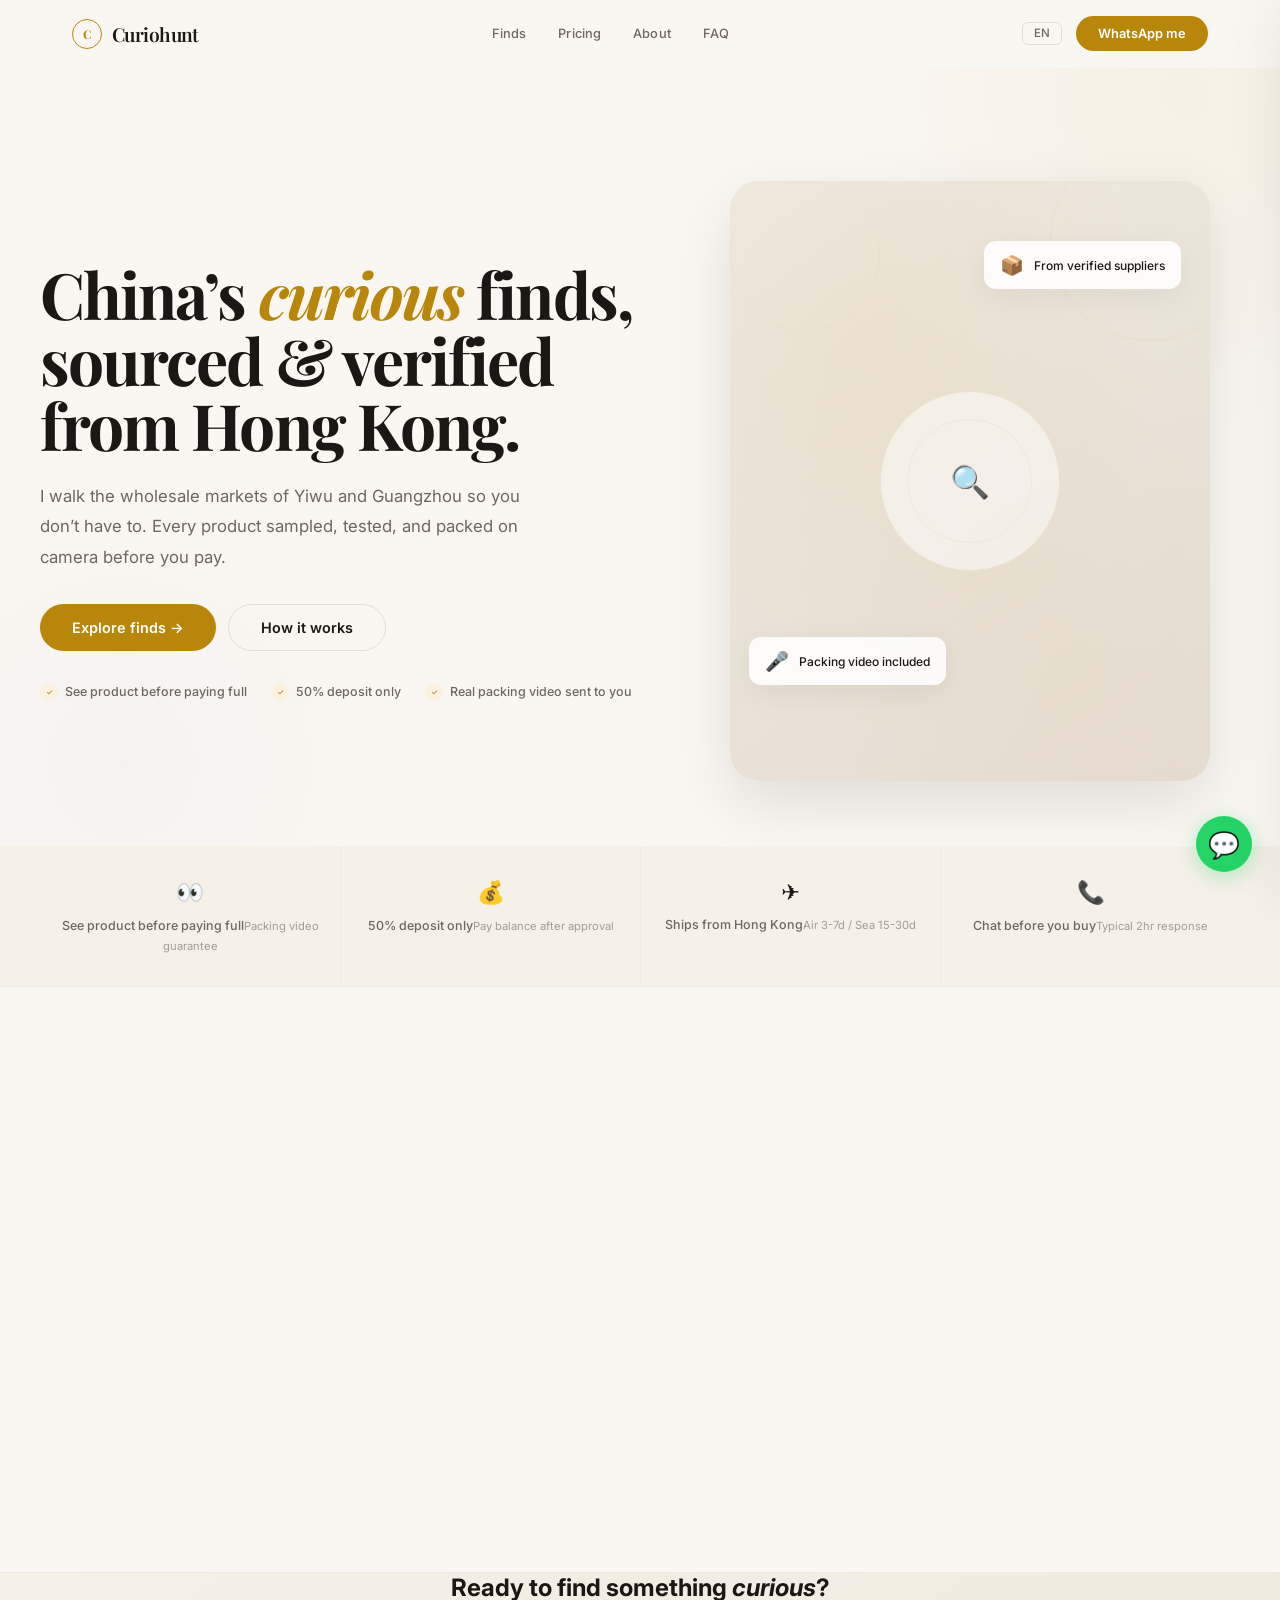
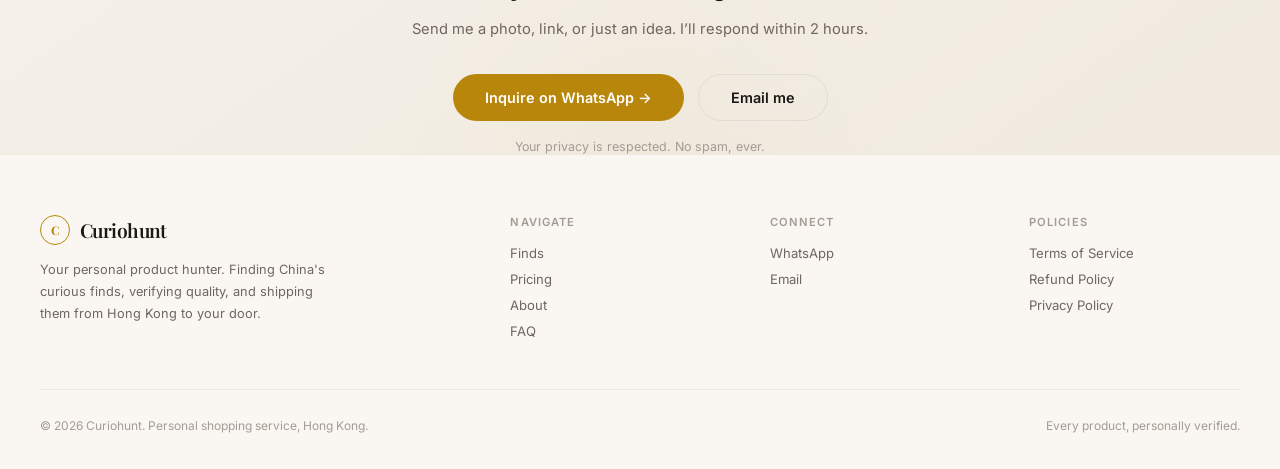
==== commit 63cf0948: "Refactor: split single page into multi-page structure - Split index.html into 4 pages: index, produc" ====
--- a/index.html
+++ b/index.html
@@ -3,356 +3,21 @@
 <head>
 <meta charset="UTF-8">
 <meta name="viewport" content="width=device-width, initial-scale=1.0">
-<meta name="description" content="Curiohunt — Your personal product hunter in China. Every item sampled, tested, and packed on camera from Hong Kong.">
-<meta property="og:title" content="Curiohunt — curious finds, sourced for you">
+<meta name="description" content="Curiohunt &mdash; Your personal product hunter in China. Every item sampled, tested, and packed on camera from Hong Kong.">
+<meta property="og:title" content="Curiohunt &mdash; curious finds, sourced for you">
 <meta property="og:description" content="Your personal product hunter for China's most curious finds. Packing video guarantee on every order.">
 <meta property="og:url" content="https://curiohunt.com">
 <meta property="og:type" content="website">
 <meta name="twitter:card" content="summary_large_image">
-<title>Curiohunt — curious finds, sourced for you</title>
+<title>Curiohunt &mdash; curious finds, sourced for you</title>
 <link rel="preconnect" href="https://fonts.googleapis.com">
 <link href="https://fonts.googleapis.com/css2?family=Inter:wght@300;400;500;600;700&family=Playfair+Display:ital,wght@0,400;0,500;0,600;0,700;1,400;1,500&display=swap" rel="stylesheet">
-<style>
-*,*::before,*::after{margin:0;padding:0;box-sizing:border-box}
-:root{
-  --bg:#faf7f2;--bg-card:#fff;--bg-warm:#f5f0e8;--bg-overlay:rgba(0,0,0,0.35);
-  --text:#1a1714;--text-secondary:#706660;--text-tertiary:#a39c94;
-  --accent:#b8860b;--accent-hover:#a0750a;--accent-light:#faf1e0;--accent-glow:rgba(184,134,11,0.08);
-  --border:#e2ddd4;--border-light:#ede8e0;
-  --shadow:0 2px 20px rgba(0,0,0,0.04);--shadow-lg:0 12px 48px rgba(0,0,0,0.06);--shadow-xl:0 24px 64px rgba(0,0,0,0.1);
-  --radius:20px;--radius-sm:12px;--radius-xl:28px;
-  --font-sans:'Inter',-apple-system,system-ui,sans-serif;
-  --font-serif:'Playfair Display',Georgia,serif;
-  --max-w:1200px;--nav-h:68px;
-  --space-bg:#08081a;--space-bg2:#0d0d28;--space-accent:#e8d5a3;--space-glow:rgba(232,213,163,0.12);
-}
-html{scroll-behavior:smooth}
-body{font-family:var(--font-sans);background:var(--bg);color:var(--text);-webkit-font-smoothing:antialiased;overflow-x:hidden}
-::selection{background:var(--accent);color:#fff}
-a{color:inherit;text-decoration:none}
-img{display:block;max-width:100%;width:100%;height:100%;object-fit:cover}
-
-/* ===== FADE-IN ===== */
-.fade-in{opacity:0;transform:translateY(40px);transition:opacity 0.8s cubic-bezier(0.22,1,0.36,1),transform 0.8s cubic-bezier(0.22,1,0.36,1)}
-.fade-in.visible{opacity:1;transform:translateY(0)}
-.fade-in-d1{transition-delay:0.1s}.fade-in-d2{transition-delay:0.2s}.fade-in-d3{transition-delay:0.3s}.fade-in-d4{transition-delay:0.4s}
-
-/* ===== FLOATING WHATSAPP ===== */
-.float-wa{position:fixed;bottom:28px;right:28px;z-index:99;width:56px;height:56px;border-radius:50%;background:#25D366;color:#fff;display:flex;align-items:center;justify-content:center;font-size:1.6rem;box-shadow:0 4px 20px rgba(37,211,102,0.35);transition:all 0.3s;cursor:pointer;border:none}
-.float-wa:hover{transform:scale(1.1);box-shadow:0 8px 32px rgba(37,211,102,0.45)}
-.float-wa .wa-tooltip{position:absolute;right:64px;top:50%;transform:translateY(-50%);background:var(--text);color:#fff;font-size:0.72rem;font-weight:500;padding:8px 14px;border-radius:8px;white-space:nowrap;opacity:0;pointer-events:none;transition:all 0.3s}
-.float-wa:hover .wa-tooltip{opacity:1}
-@media(max-width:600px){.float-wa{bottom:16px;right:16px;width:48px;height:48px;font-size:1.3rem}}
-
-/* ===== NAV ===== */
-nav{position:fixed;top:0;left:0;right:0;height:var(--nav-h);z-index:100;background:rgba(250,247,242,0.85);backdrop-filter:blur(24px);-webkit-backdrop-filter:blur(24px);border-bottom:1px solid transparent;transition:border-color 0.3s,background 0.3s,box-shadow 0.3s}
-nav.scrolled{background:rgba(250,247,242,0.96);border-color:var(--border-light);box-shadow:0 1px 20px rgba(0,0,0,0.03)}
-.nav-inner{max-width:var(--max-w);margin:0 auto;display:flex;align-items:center;justify-content:space-between;height:100%;padding:0 32px}
-.logo{display:flex;align-items:center;gap:10px;font-family:var(--font-serif);font-size:1.2rem;font-weight:600;letter-spacing:-0.03em}
-.logo-mark{width:30px;height:30px;border:1.5px solid var(--accent);border-radius:50%;display:flex;align-items:center;justify-content:center;font-size:0.75rem;color:var(--accent);font-weight:700;flex-shrink:0;font-family:var(--font-serif);transition:transform 0.4s}
-.logo:hover .logo-mark{transform:rotate(90deg)}
-.nav-links{display:none;gap:32px}
-.nav-links a{font-size:0.8rem;color:var(--text-secondary);transition:color 0.2s;font-weight:500;letter-spacing:0.01em;position:relative}
-.nav-links a::after{content:'';position:absolute;bottom:-4px;left:0;width:0;height:1.5px;background:var(--accent);transition:width 0.3s}
-.nav-links a:hover{color:var(--text)}.nav-links a:hover::after{width:100%}
-.nav-actions{display:flex;align-items:center;gap:10px}
-.lang-btn{background:none;border:1px solid var(--border);color:var(--text-secondary);font-size:0.72rem;font-weight:500;padding:5px 11px;border-radius:6px;cursor:pointer;transition:all 0.2s;line-height:1;font-family:var(--font-sans)}
-.lang-btn:hover{border-color:var(--accent);color:var(--accent)}
-.nav-cta{background:var(--accent);color:#fff;font-size:0.8rem;font-weight:600;padding:10px 22px;border-radius:100px;transition:all 0.25s;white-space:nowrap}
-.nav-cta:hover{background:var(--accent-hover);transform:translateY(-1px);box-shadow:0 4px 20px rgba(184,134,11,0.25)}
-@media(min-width:768px){.nav-links{display:flex}.nav-actions{gap:14px}}
-
-/* ===== SECTION SHARED ===== */
-.section{padding:120px 32px}
-.section-inner{max-width:var(--max-w);margin:0 auto}
-.section-label{font-size:0.7rem;font-weight:500;letter-spacing:0.18em;text-transform:uppercase;color:var(--text-tertiary);margin-bottom:12px;position:relative;display:inline-block;padding-left:2px}
-.section-label::before{content:'';display:inline-block;width:18px;height:1px;background:var(--accent);vertical-align:middle;margin-right:10px}
-.section h2{font-family:var(--font-serif);font-size:clamp(1.6rem,3vw,2.6rem);font-weight:600;letter-spacing:-0.02em;line-height:1.12;margin-bottom:18px}
-.section h2 em{font-style:italic;color:var(--accent)}
-.section-desc{font-size:0.92rem;color:var(--text-secondary);line-height:1.7;max-width:540px;margin-bottom:48px}
-@media(max-width:600px){.section{padding:60px 20px}}
-
-/* ===== BTN ===== */
-.btn-primary,.btn-outline,.btn-white,.btn-ghost{display:inline-flex;align-items:center;gap:8px;font-weight:600;padding:14px 32px;border-radius:100px;font-size:0.9rem;border:none;cursor:pointer;transition:all 0.3s;font-family:var(--font-sans)}
-.btn-primary{background:var(--accent);color:#fff}
-.btn-primary:hover{background:var(--accent-hover);transform:translateY(-2px);box-shadow:0 8px 28px rgba(184,134,11,0.3)}
-.btn-outline{background:transparent;color:var(--text);border:1.5px solid var(--border)}
-.btn-outline:hover{border-color:var(--text-secondary);background:rgba(0,0,0,0.02);transform:translateY(-2px)}
-.btn-white{background:#fff;color:var(--text)}
-.btn-white:hover{transform:translateY(-2px);box-shadow:0 8px 28px rgba(255,255,255,0.2)}
-.btn-ghost{background:transparent;color:var(--space-accent);border:1.5px solid rgba(232,213,163,0.25)}
-.btn-ghost:hover{background:rgba(232,213,163,0.06);border-color:var(--space-accent);transform:translateY(-2px)}
-.btn-sm{padding:10px 20px;font-size:0.82rem}
-
-/* ===== HERO ===== */
-.hero{min-height:94vh;padding:calc(var(--nav-h) + 48px) 32px 0;display:flex;align-items:center;position:relative;overflow:hidden}
-.hero::before{content:'';position:absolute;top:-30%;right:-20%;width:700px;height:700px;border-radius:50%;background:radial-gradient(circle,rgba(184,134,11,0.06),transparent 70%);pointer-events:none;animation:heroGlow 8s ease-in-out infinite alternate}
-@keyframes heroGlow{0%{opacity:0.6;transform:scale(1)}100%{opacity:1;transform:scale(1.08)}}
-.hero::after{content:'';position:absolute;bottom:-20%;left:-10%;width:500px;height:500px;border-radius:50%;background:radial-gradient(circle,rgba(100,80,200,0.03),transparent 70%);pointer-events:none;animation:heroGlow2 10s ease-in-out infinite alternate}
-@keyframes heroGlow2{0%{opacity:0.4;transform:scale(1)}100%{opacity:0.8;transform:scale(1.1)}}
-.hero-inner{max-width:var(--max-w);margin:0 auto;width:100%;display:grid;grid-template-columns:1.1fr 1fr;gap:64px;align-items:center;position:relative;z-index:1}
-.hero-content h1{font-family:var(--font-serif);font-size:clamp(2.2rem,5vw,4.2rem);font-weight:700;line-height:1.02;letter-spacing:-0.03em;margin-bottom:24px}
-.hero-content h1 em{font-style:italic;color:var(--accent)}
-.hero-desc{font-size:1.05rem;color:var(--text-secondary);line-height:1.8;max-width:480px;margin-bottom:32px}
-.hero-ctas{display:flex;gap:12px;flex-wrap:wrap;margin-bottom:32px}
-.hero-badges{display:flex;gap:24px;flex-wrap:wrap}
-.hero-badge-item{display:flex;align-items:center;gap:7px;font-size:0.78rem;color:var(--text-secondary);font-weight:500}
-.hero-badge-item .check{width:18px;height:18px;border-radius:50%;background:var(--accent-light);display:flex;align-items:center;justify-content:center;font-size:0.5rem;color:var(--accent);flex-shrink:0}
-
-.hero-visual{display:flex;justify-content:center;align-items:center;position:relative}
-.hero-showcase{width:100%;max-width:480px;aspect-ratio:4/5;border-radius:var(--radius-xl);background:linear-gradient(145deg,#f0eae0,#e4dcd0);position:relative;overflow:hidden;box-shadow:var(--shadow-xl)}
-.hero-showcase-bg{position:absolute;inset:0;background:radial-gradient(ellipse at 30% 30%,rgba(184,134,11,0.06),transparent 60%),radial-gradient(ellipse at 70% 80%,rgba(184,134,11,0.03),transparent 50%);pointer-events:none}
-.hero-showcase-spotlight{position:absolute;top:50%;left:50%;transform:translate(-50%,-50%);width:180px;height:180px;border-radius:50%;border:1.5px solid rgba(184,134,11,0.12);display:flex;align-items:center;justify-content:center;font-size:4rem;background:rgba(255,255,255,0.5);backdrop-filter:blur(4px);animation:float 6s ease-in-out infinite}
-.hero-showcase-spotlight-inner{width:70%;height:70%;border-radius:50%;border:1px solid rgba(184,134,11,0.08);display:flex;align-items:center;justify-content:center;font-size:2rem}
-@keyframes float{0%,100%{transform:translate(-50%,-50%) translateY(0)}50%{transform:translate(-50%,-50%) translateY(-12px)}}
-.hero-float-card{position:absolute;background:rgba(255,255,255,0.88);backdrop-filter:blur(12px);border-radius:var(--radius-sm);padding:12px 16px;box-shadow:0 8px 32px rgba(0,0,0,0.06);display:flex;align-items:center;gap:10px;animation:floatCard 7s ease-in-out infinite;font-size:0.75rem;font-weight:500}
-.hero-float-card .fc-icon{font-size:1.2rem}
-.hero-float-card-1{top:10%;right:6%;animation-delay:0s}
-.hero-float-card-2{bottom:16%;left:4%;animation-delay:2.5s}
-@keyframes floatCard{0%,100%{transform:translateY(0)}50%{transform:translateY(-8px)}}
-.hero-showcase-ring-deco{position:absolute;top:-40px;right:-40px;width:200px;height:200px;border-radius:50%;border:1px solid rgba(184,134,11,0.06);pointer-events:none}
-.hero-showcase-ring-deco-2{bottom:-30px;left:-30px;width:150px;height:150px;border-radius:50%;border:1px solid rgba(184,134,11,0.04);pointer-events:none}
-@media(max-width:900px){.hero-inner{grid-template-columns:1fr;gap:48px}.hero-visual{order:-1;padding:10px 0}.hero-showcase{max-width:320px;aspect-ratio:1}.hero-float-card{display:none}}
-@media(max-width:600px){.hero{padding:calc(var(--nav-h) + 24px) 20px 0;min-height:auto}.hero-showcase-spotlight{width:130px;height:130px;font-size:3rem}.hero-showcase-spotlight-inner{font-size:1.5rem}}
-
-/* ===== TRUST STRIP ===== */
-.trust-strip{background:var(--bg-warm);border-bottom:1px solid var(--border-light);padding:0 20px}
-.trust-inner{max-width:var(--max-w);margin:0 auto;display:grid;grid-template-columns:repeat(4,1fr)}
-.trust-item{padding:32px 20px;text-align:center;position:relative}
-.trust-item+.trust-item{border-left:1px solid var(--border-light)}
-.trust-item .t-icon{font-size:1.4rem;margin-bottom:8px;display:block}
-.trust-item .t-text{font-size:0.78rem;color:var(--text-secondary);font-weight:500;line-height:1.4}
-.trust-item .t-sub{font-size:0.7rem;color:var(--text-tertiary);margin-top:4px}
-@media(max-width:600px){.trust-inner{grid-template-columns:repeat(2,1fr)}.trust-item:nth-child(3){border-left:none}.trust-item{padding:24px 14px}}
-
-/* ===== FEATURED ===== */
-.featured-section{padding:0;background:var(--bg)}
-.featured-hero{display:grid;grid-template-columns:1.5fr 1fr;min-height:65vh}
-.featured-visual{display:flex;align-items:center;justify-content:center;position:relative;overflow:hidden;background:var(--bg-warm)}
-.featured-visual img{position:absolute;inset:0;width:100%;height:100%;object-fit:cover;transition:transform 0.8s}
-.featured-hero:hover .featured-visual img{transform:scale(1.03)}
-.featured-visual .sticker{position:absolute;top:24px;left:24px;background:var(--accent);color:#fff;font-size:0.62rem;font-weight:600;padding:6px 16px;border-radius:100px;letter-spacing:0.08em;text-transform:uppercase;z-index:2}
-.featured-panel{background:var(--bg-card);padding:56px 48px;display:flex;flex-direction:column;justify-content:center;box-shadow:-4px 0 48px rgba(0,0,0,0.04);position:relative}
-.featured-panel .featured-tags{display:flex;gap:6px;margin-bottom:16px;flex-wrap:wrap}
-.featured-panel .featured-tag{font-size:0.65rem;font-weight:500;padding:3px 14px;border-radius:100px;background:var(--accent-light);color:var(--accent)}
-.featured-panel h3{font-family:var(--font-serif);font-size:clamp(1.4rem,2.5vw,2rem);font-weight:600;margin-bottom:10px;line-height:1.2}
-.featured-panel .fp-price{font-size:1.05rem;font-weight:600;color:var(--accent);margin-bottom:18px;display:block}
-.featured-panel .fp-desc{font-size:0.9rem;color:var(--text-secondary);line-height:1.8;margin-bottom:22px}
-.featured-panel .fp-specs{list-style:none;margin-bottom:28px}
-.featured-panel .fp-specs li{padding:10px 0;border-bottom:1px solid var(--border-light);display:flex;font-size:0.82rem}
-.featured-panel .fp-specs li span:first-child{color:var(--text-tertiary);width:90px;flex-shrink:0}
-.featured-panel .fp-specs li span:last-child{font-weight:500}
-@media(max-width:900px){.featured-hero{grid-template-columns:1fr;min-height:auto}.featured-visual{min-height:320px}.featured-panel{padding:36px 24px;box-shadow:none}.featured-panel .btn-primary{align-self:flex-start}}
-
-/* ===== PRODUCTS ===== */
-.gallery-header{display:flex;justify-content:space-between;align-items:flex-end;flex-wrap:wrap;gap:16px;margin-bottom:36px}
-.tag-filters{display:flex;gap:8px;margin-bottom:36px;flex-wrap:wrap}
-.tag-filter{padding:7px 20px;border-radius:100px;font-size:0.78rem;font-weight:500;border:1.5px solid var(--border);background:var(--bg-card);color:var(--text-secondary);cursor:pointer;transition:all 0.25s;font-family:var(--font-sans)}
-.tag-filter:hover{border-color:var(--accent);color:var(--accent)}
-.tag-filter.active{background:var(--accent);color:#fff;border-color:var(--accent);box-shadow:0 4px 12px rgba(184,134,11,0.2)}
-.prod-grid{display:grid;grid-template-columns:repeat(3,1fr);gap:24px}
-@media(max-width:1024px){.prod-grid{grid-template-columns:repeat(2,1fr)}}
-@media(max-width:600px){.prod-grid{grid-template-columns:1fr}}
-.prod-card{background:var(--bg-card);border-radius:var(--radius-sm);overflow:hidden;cursor:pointer;border:1px solid var(--border-light);transition:all 0.5s cubic-bezier(0.22,1,0.36,1);position:relative}
-.prod-card:hover{transform:translateY(-8px);box-shadow:var(--shadow-lg);border-color:var(--border)}
-.prod-card.featured-card{grid-row:span 2}
-.prod-card.featured-card .prod-visual{height:420px}
-.prod-visual{height:230px;display:flex;align-items:center;justify-content:center;position:relative;overflow:hidden;background:var(--bg-warm)}
-.prod-visual img{position:absolute;inset:0;width:100%;height:100%;object-fit:cover;transition:transform 0.7s}
-.prod-card:hover .prod-visual img{transform:scale(1.08)}
-.prod-visual .prod-badge{position:absolute;top:12px;left:12px;font-size:0.6rem;font-weight:500;padding:3px 12px;border-radius:100px;background:rgba(255,255,255,0.9);color:var(--text-secondary);z-index:2;box-shadow:0 2px 8px rgba(0,0,0,0.06)}
-.prod-card.featured-card .prod-visual .prod-badge{background:rgba(255,255,255,0.95);color:var(--accent);font-weight:600}
-.prod-info{padding:20px}
-.prod-info h3{font-size:0.95rem;font-weight:600;margin-bottom:5px;line-height:1.3}
-.prod-info p{font-size:0.78rem;color:var(--text-secondary);display:-webkit-box;-webkit-line-clamp:2;-webkit-box-orient:vertical;overflow:hidden;line-height:1.5}
-.prod-foot{display:flex;justify-content:space-between;align-items:center;margin-top:14px;padding-top:14px;border-top:1px solid var(--border-light)}
-.prod-foot .price{font-size:0.85rem;font-weight:600;color:var(--accent)}
-.prod-foot .arrow{color:var(--text-tertiary);font-size:0.7rem;transition:all 0.4s}
-.prod-card:hover .prod-foot .arrow{transform:translateX(8px);color:var(--accent)}
-
-/* ===== COSMIC ===== */
-.cosmic-section{background:linear-gradient(160deg,var(--space-bg),#0a0a22,var(--space-bg2));position:relative;overflow:hidden;padding:120px 32px}
-.cosmic-section::before{content:'';position:absolute;top:0;left:0;right:0;height:1px;background:linear-gradient(to right,transparent,rgba(232,213,163,0.15),transparent)}
-.cosmic-section .section-inner{position:relative;z-index:2}
-.cosmic-section .section-label{color:var(--space-accent);opacity:0.7}
-.cosmic-section .section-label::before{background:var(--space-accent)}
-.cosmic-section h2{color:#fff}
-.cosmic-section h2 em{color:var(--space-accent)}
-.starfield{position:absolute;inset:0;overflow:hidden;pointer-events:none;z-index:0}
-.star{position:absolute;border-radius:50%;background:#fff;animation:twinkle var(--d,4s) ease-in-out infinite alternate}
-.star.s1{width:1px;height:1px;opacity:0.3}.star.s2{width:2px;height:2px;opacity:0.6}.star.s3{width:3px;height:3px;opacity:0.8}
-@keyframes twinkle{0%{opacity:0.15}100%{opacity:0.95}}
-.shooting-star{position:absolute;width:80px;height:1px;background:linear-gradient(to right,transparent,rgba(232,213,163,0.6));transform:rotate(-30deg);animation:shoot 6s ease-in-out infinite;opacity:0;z-index:1}
-.shooting-star:nth-child(2){top:20%;left:60%;animation-delay:3s;width:60px}
-@keyframes shoot{0%{opacity:0;transform:rotate(-30deg) translateX(0)}5%{opacity:1}15%{opacity:1;transform:rotate(-30deg) translateX(200px)}20%{opacity:0}100%{opacity:0}}
-.nebula{position:absolute;border-radius:50%;filter:blur(80px);pointer-events:none;z-index:0}
-.nebula-1{top:-8%;left:-5%;width:500px;height:500px;background:rgba(184,134,11,0.04);animation:nebulaDrift 25s ease-in-out infinite alternate}
-.nebula-2{bottom:-12%;right:-8%;width:400px;height:400px;background:rgba(100,80,200,0.04);animation:nebulaDrift 30s ease-in-out infinite alternate-reverse}
-@keyframes nebulaDrift{0%{transform:translate(0,0)}100%{transform:translate(50px,30px)}}
-.cosmic-track{position:relative;max-width:960px;margin:0 auto;padding:50px 0}
-.cosmic-svg{position:absolute;top:0;left:0;width:100%;height:100%;pointer-events:none;z-index:1}
-.cosmic-svg path{stroke:var(--space-accent);stroke-width:1.2;fill:none;opacity:0.15;stroke-dasharray:6 8;stroke-linecap:round}
-.cosmic-svg path.active{opacity:0.35;stroke-dasharray:2 0;animation:pathGlow 3s ease-in-out infinite}
-@keyframes pathGlow{0%,100%{opacity:0.25}50%{opacity:0.5}}
-.cosmic-steps{display:flex;justify-content:space-between;position:relative;z-index:2}
-.cosmic-step{display:flex;flex-direction:column;align-items:center;width:140px;text-align:center;position:relative}
-.cosmic-star{width:60px;height:60px;border-radius:50%;background:rgba(232,213,163,0.06);border:1.5px solid rgba(232,213,163,0.2);display:flex;align-items:center;justify-content:center;font-family:var(--font-serif);font-size:1.1rem;font-weight:600;color:var(--space-accent);position:relative;transition:all 0.5s;animation:pulseStar 5s ease-in-out infinite}
-.cosmic-star-glow{position:absolute;inset:-4px;border-radius:50%;background:radial-gradient(circle,rgba(232,213,163,0.06),transparent 70%);opacity:0;transition:opacity 0.4s}
-.cosmic-step:hover .cosmic-star-glow{opacity:1}
-.cosmic-step:nth-child(2) .cosmic-star{animation-delay:0.5s}
-.cosmic-step:nth-child(3) .cosmic-star{animation-delay:1s}
-.cosmic-step:nth-child(4) .cosmic-star{animation-delay:1.5s}
-.cosmic-step:nth-child(5) .cosmic-star{animation-delay:2s}
-@keyframes pulseStar{0%,100%{box-shadow:0 0 8px rgba(232,213,163,0.08)}50%{box-shadow:0 0 24px rgba(232,213,163,0.15),0 0 50px rgba(232,213,163,0.04)}}
-.cosmic-star-inner{width:36px;height:36px;border-radius:50%;background:rgba(232,213,163,0.08);display:flex;align-items:center;justify-content:center;font-size:0.9rem}
-.cosmic-step .cs-title{font-size:0.8rem;font-weight:600;color:#fff;margin-top:16px;margin-bottom:5px}
-.cosmic-step .cs-desc{font-size:0.7rem;color:rgba(255,255,255,0.35);line-height:1.5;max-width:120px}
-.cosmic-step:hover .cosmic-star{transform:scale(1.15);border-color:var(--space-accent);box-shadow:0 0 30px rgba(232,213,163,0.15)}
-@media(max-width:768px){.cosmic-steps{flex-direction:column;align-items:flex-start;gap:28px;padding-left:20px}.cosmic-svg{display:none}.cosmic-step{width:100%;flex-direction:row;gap:18px;text-align:left}.cosmic-step .cs-desc{max-width:100%}.cosmic-track{padding:30px 0}.cosmic-star{width:48px;height:48px;flex-shrink:0}.cosmic-star-inner{width:30px;height:30px}}
-
-/* ===== HUNTER ===== */
-.hunter-section{background:var(--bg-warm)}
-.hunter-grid{display:grid;grid-template-columns:0.9fr 1.1fr;gap:56px;align-items:center}
-.hunter-visual-wrap{position:relative}
-.hunter-avatar{width:100%;aspect-ratio:1;border-radius:var(--radius-xl);background:linear-gradient(145deg,#e8e0d4,#d8cebe);display:flex;align-items:center;justify-content:center;font-size:6rem;box-shadow:var(--shadow-lg);position:relative;overflow:hidden}
-.hunter-avatar::after{content:'';position:absolute;inset:0;background:linear-gradient(to top,rgba(0,0,0,0.04),transparent 50%);pointer-events:none}
-.hunter-avatar-deco{position:absolute;top:-16px;right:-16px;width:80px;height:80px;border:1.5px solid var(--accent);border-radius:50%;opacity:0.15;pointer-events:none}
-.hunter-info h3{font-family:var(--font-serif);font-size:1.7rem;font-weight:600;margin-bottom:6px}
-.hunter-role{font-size:0.8rem;color:var(--accent);font-weight:500;margin-bottom:18px;display:block;letter-spacing:0.03em}
-.hunter-info p{font-size:0.88rem;color:var(--text-secondary);line-height:1.8;margin-bottom:16px}
-.hunter-stats{display:grid;grid-template-columns:repeat(3,1fr);gap:16px;margin-top:28px}
-.hunter-stat{text-align:center;padding:20px 14px;background:var(--bg-card);border-radius:var(--radius-sm);border:1px solid var(--border-light);transition:all 0.3s}
-.hunter-stat:hover{transform:translateY(-3px);box-shadow:var(--shadow)}
-.hunter-stat strong{font-family:var(--font-serif);font-size:1.3rem;color:var(--accent);display:block;margin-bottom:4px}
-.hunter-stat span{font-size:0.7rem;color:var(--text-tertiary)}
-@media(max-width:768px){.hunter-grid{grid-template-columns:1fr;gap:40px}.hunter-avatar{max-width:240px;margin:0 auto;font-size:4.5rem}.hunter-avatar-deco{display:none}}
-
-/* ===== EARLY BIRDS ===== */
-.early-grid{display:grid;grid-template-columns:repeat(3,1fr);gap:24px}
-@media(max-width:768px){.early-grid{grid-template-columns:1fr}}
-.early-card{background:var(--bg-card);border-radius:var(--radius-sm);padding:32px 28px;border:1px solid var(--border-light);text-align:center;transition:all 0.3s}
-.early-card:hover{transform:translateY(-3px);box-shadow:var(--shadow-lg)}
-.early-card .early-icon{font-size:2rem;margin-bottom:14px;display:block}
-.early-card h4{font-family:var(--font-serif);font-size:1.1rem;font-weight:600;margin-bottom:8px}
-.early-card p{font-size:0.82rem;color:var(--text-secondary);line-height:1.6;margin-bottom:16px}
-.early-card .btn-primary{width:100%;justify-content:center;padding:12px 20px;font-size:0.82rem}
-
-/* ===== DISPATCH ===== */
-.dispatch-section{background:var(--bg-warm)}
-.dispatch-soon{text-align:center;padding:40px 20px;background:var(--bg-card);border-radius:var(--radius-sm);border:1px dashed var(--border)}
-.dispatch-soon .ds-icon{font-size:2.5rem;margin-bottom:12px;display:block}
-.dispatch-soon h4{font-size:1rem;font-weight:600;margin-bottom:8px}
-.dispatch-soon p{font-size:0.85rem;color:var(--text-secondary);line-height:1.6;max-width:400px;margin:0 auto}
-
-/* ===== PRICING ===== */
-.pricing-grid{display:grid;grid-template-columns:repeat(3,1fr);gap:24px;margin-top:16px}
-@media(max-width:900px){.pricing-grid{grid-template-columns:1fr;max-width:480px;margin-left:auto;margin-right:auto}}
-.pricing-card{background:var(--bg-card);border-radius:var(--radius);padding:40px 32px;border:1px solid var(--border-light);position:relative;transition:all 0.4s}
-.pricing-card:hover{transform:translateY(-6px);box-shadow:var(--shadow-xl)}
-.pricing-card.featured{background:linear-gradient(145deg,#fff,#faf7f2);border-color:var(--accent);box-shadow:0 0 0 1px var(--accent),var(--shadow-lg)}
-.pricing-card.featured .popular-badge{position:absolute;top:-13px;left:50%;transform:translateX(-50%);background:var(--accent);color:#fff;font-size:0.62rem;font-weight:600;padding:5px 18px;border-radius:100px;letter-spacing:0.06em;text-transform:uppercase}
-.pricing-card h3{font-family:var(--font-serif);font-size:1.25rem;font-weight:600;margin-bottom:6px}
-.pricing-card .price-amount{font-family:var(--font-serif);font-size:2rem;font-weight:700;color:var(--accent);margin:14px 0 2px}
-.pricing-card .price-period{font-size:0.8rem;color:var(--text-tertiary);margin-bottom:16px}
-.pricing-card .price-desc{font-size:0.82rem;color:var(--text-secondary);line-height:1.6;margin-bottom:20px}
-.pricing-card .price-features{list-style:none;margin-bottom:24px}
-.pricing-card .price-features li{padding:9px 0;border-bottom:1px solid var(--border-light);font-size:0.82rem;color:var(--text-secondary);display:flex;align-items:center;gap:10px}
-.pricing-card .price-features li::before{content:"\2713";color:var(--accent);font-weight:700;font-size:0.9rem}
-.pricing-card .price-features li:last-child{border-bottom:none}
-.pricing-card .pricing-example{background:var(--bg-warm);border-radius:var(--radius-sm);padding:12px 16px;font-size:0.78rem;color:var(--text-secondary);line-height:1.5;margin-bottom:20px}
-.pricing-card .pricing-example strong{color:var(--text)}
-.pricing-card .btn-primary{width:100%;justify-content:center;padding:13px 24px;font-size:0.85rem}
-
-/* ===== FAQ ===== */
-.faq-list{max-width:720px;margin:0 auto}
-.faq-item{border-bottom:1px solid var(--border-light);padding:20px 0}
-.faq-q{display:flex;justify-content:space-between;align-items:center;cursor:pointer;font-size:0.92rem;font-weight:500;gap:12px;user-select:none;transition:color 0.2s}
-.faq-q:hover{color:var(--accent)}
-.faq-q .arrow{font-size:0.7rem;color:var(--text-tertiary);transition:transform 0.35s;flex-shrink:0}
-.faq-item.open .faq-q .arrow{transform:rotate(180deg);color:var(--accent)}
-.faq-a{max-height:0;overflow:hidden;transition:max-height 0.4s ease;color:var(--text-secondary);font-size:0.85rem;line-height:1.7}
-.faq-item.open .faq-a{max-height:300px;padding-top:16px}
-
-/* ===== CTA ===== */
-.cta-section{background:linear-gradient(145deg,var(--bg-warm),#f0eae0);text-align:center;border-top:1px solid var(--border-light);border-bottom:1px solid var(--border-light);position:relative;overflow:hidden}
-.cta-section::before{content:'';position:absolute;top:-50%;left:50%;transform:translateX(-50%);width:600px;height:600px;border-radius:50%;background:radial-gradient(circle,rgba(184,134,11,0.04),transparent 60%);pointer-events:none}
-.cta-section .section-inner{max-width:560px;position:relative;z-index:1}
-.cta-section h2{margin-bottom:18px}
-.cta-section .cta-desc{color:var(--text-secondary);margin-bottom:36px;font-size:0.92rem}
-.cta-actions{display:flex;gap:14px;justify-content:center;flex-wrap:wrap}
-.cta-note{font-size:0.78rem;color:var(--text-tertiary);margin-top:18px}
-
-/* ===== FOOTER ===== */
-footer{padding:60px 32px 36px;background:var(--bg)}
-.footer-inner{max-width:var(--max-w);margin:0 auto}
-.footer-main{display:grid;grid-template-columns:2fr 1fr 1fr 1fr;gap:48px;padding-bottom:40px;border-bottom:1px solid var(--border-light);margin-bottom:28px}
-@media(max-width:768px){.footer-main{grid-template-columns:1fr 1fr;gap:36px}}
-.footer-brand .logo{margin-bottom:14px;display:inline-flex}
-.footer-brand p{font-size:0.8rem;color:var(--text-secondary);line-height:1.7;max-width:300px}
-.footer-col h4{font-size:0.7rem;font-weight:600;letter-spacing:0.1em;text-transform:uppercase;color:var(--text-tertiary);margin-bottom:16px}
-.footer-col a{display:block;font-size:0.82rem;color:var(--text-secondary);margin-bottom:10px;transition:color 0.2s}
-.footer-col a:hover{color:var(--accent)}
-.footer-bottom{display:flex;justify-content:space-between;align-items:center;flex-wrap:wrap;gap:12px;font-size:0.75rem;color:var(--text-tertiary)}
-
-/* ===== LEGAL ===== */
-.legal-content{max-width:720px;margin:0 auto;padding:20px 0}
-.legal-content h2{font-family:var(--font-serif);font-size:1.5rem;font-weight:600;margin-bottom:20px}
-.legal-content h3{font-size:1rem;font-weight:600;margin-top:24px;margin-bottom:8px}
-.legal-content p{font-size:0.85rem;color:var(--text-secondary);line-height:1.7;margin-bottom:12px}
-.legal-content ul{padding-left:20px;margin-bottom:12px}
-.legal-content ul li{font-size:0.85rem;color:var(--text-secondary);line-height:1.7;margin-bottom:4px}
-
-/* ===== MODAL ===== */
-.modal-overlay{position:fixed;inset:0;z-index:200;background:var(--bg-overlay);opacity:0;pointer-events:none;transition:opacity 0.35s}
-.modal-overlay.open{opacity:1;pointer-events:auto}
-.modal{position:fixed;top:0;right:0;bottom:0;width:100%;max-width:820px;background:var(--bg);z-index:201;overflow-y:auto;transform:translateX(100%);transition:transform 0.5s cubic-bezier(0.22,1,0.36,1);box-shadow:-8px 0 48px rgba(0,0,0,0.06)}
-.modal.open{transform:translateX(0)}
-.modal-header{position:sticky;top:0;z-index:10;background:rgba(250,247,242,0.92);backdrop-filter:blur(12px);padding:14px 28px;display:flex;justify-content:space-between;align-items:center;border-bottom:1px solid var(--border-light)}
-.modal-close{background:none;border:none;font-size:1.4rem;cursor:pointer;color:var(--text-secondary);padding:4px;line-height:1;transition:color 0.2s;width:36px;height:36px;display:flex;align-items:center;justify-content:center;border-radius:50%}
-.modal-close:hover{color:var(--text);background:var(--border-light)}
-.modal-body{padding:36px 28px 56px}
-.modal-gallery{position:relative;margin-bottom:28px;border-radius:var(--radius-sm);overflow:hidden;background:var(--border-light)}
-.modal-gallery-main{width:100%;aspect-ratio:16/10;display:flex;align-items:center;justify-content:center;position:relative;background:var(--bg-warm)}
-.modal-gallery-main img{position:absolute;inset:0;width:100%;height:100%;object-fit:cover}
-.modal-gallery-nav{position:absolute;top:50%;transform:translateY(-50%);width:36px;height:36px;border-radius:50%;border:none;background:rgba(255,255,255,0.9);backdrop-filter:blur(8px);color:var(--text);font-size:1rem;cursor:pointer;display:flex;align-items:center;justify-content:center;z-index:2;transition:all 0.2s;box-shadow:0 2px 8px rgba(0,0,0,0.06)}
-.modal-gallery-nav:hover{background:#fff;box-shadow:0 4px 16px rgba(0,0,0,0.1)}
-.modal-gallery-nav.prev{left:14px}.modal-gallery-nav.next{right:14px}
-.modal-dots{position:absolute;bottom:14px;left:50%;transform:translateX(-50%);display:flex;gap:6px}
-.modal-dot{width:6px;height:6px;border-radius:50%;background:rgba(255,255,255,0.5);border:none;cursor:pointer;transition:all 0.2s}
-.modal-dot.active{background:#fff;width:20px;border-radius:3px}
-.modal-body .detail-tags{display:flex;gap:6px;margin-bottom:12px;flex-wrap:wrap}
-.modal-body .detail-tag{font-size:0.65rem;font-weight:500;padding:3px 12px;border-radius:100px;background:var(--accent-light);color:var(--accent)}
-.modal-body .detail-title{font-family:var(--font-serif);font-size:clamp(1.25rem,2.2vw,1.7rem);font-weight:600;margin-bottom:8px}
-.modal-body .detail-price{font-size:1rem;font-weight:600;color:var(--accent);margin-bottom:16px;display:block}
-.modal-body .detail-desc{font-size:0.9rem;color:var(--text-secondary);line-height:1.8;margin-bottom:28px}
-.modal-body .spec-title{font-size:0.72rem;font-weight:600;letter-spacing:0.08em;text-transform:uppercase;color:var(--text-tertiary);margin-bottom:12px}
-.modal-body .spec-list{list-style:none;margin-bottom:28px}
-.modal-body .spec-list li{padding:12px 0;border-bottom:1px solid var(--border-light);display:flex;justify-content:space-between;font-size:0.85rem}
-.modal-body .spec-list li:last-child{border-bottom:none}
-.modal-body .spec-label{color:var(--text-tertiary)}
-.modal-body .spec-value{font-weight:500;text-align:right;max-width:55%}
-.modal-body .detail-cta{display:flex;gap:14px;flex-wrap:wrap;padding-top:28px;border-top:1px solid var(--border-light)}
-</style>
+<link rel="stylesheet" href="css/style.css">
 </head>
 <body>
 
-<nav id="nav">
-  <div class="nav-inner">
-    <a href="#" class="logo"><span class="logo-mark">C</span>Curiohunt</a>
-    <div class="nav-links">
-      <a href="#products" data-key="nav.products">Finds</a>
-      <a href="#pricing" data-key="nav.pricing">Pricing</a>
-      <a href="#hunter" data-key="nav.hunter">About</a>
-      <a href="#faq">FAQ</a>
-    </div>
-    <div class="nav-actions">
-      <button class="lang-btn" id="langToggle">EN</button>
-      <a href="#contact" class="nav-cta" data-key="nav.cta">WhatsApp me</a>
-    </div>
-  </div>
-</nav>
+<nav id="nav" data-active="index"></nav>
 
-<!-- FLOATING WHATSAPP -->
 <a href="https://wa.me/85212345678?text=Hi%20I%20saw%20Curiohunt" class="float-wa" target="_blank" aria-label="WhatsApp">
   &#128172;
   <span class="wa-tooltip">Chat with me</span>
@@ -365,8 +30,8 @@
       <h1>China&rsquo;s <em>curious</em> finds,<br>sourced &amp; verified<br>from Hong Kong.</h1>
       <p class="hero-desc" data-key="hero.desc">I walk the wholesale markets of Yiwu and Guangzhou so you don&rsquo;t have to. Every product sampled, tested, and packed on camera before you pay.</p>
       <div class="hero-ctas">
-        <a href="#products" class="btn-primary" data-key="hero.cta1">Explore finds &rarr;</a>
-        <a href="#pricing" class="btn-outline" data-key="hero.cta2">How it works</a>
+        <a href="products.html" class="btn-primary" data-key="hero.cta1">Explore finds &rarr;</a>
+        <a href="pricing.html" class="btn-outline" data-key="hero.cta2">How it works</a>
       </div>
       <div class="hero-badges">
         <span class="hero-badge-item"><span class="check">&#10003;</span><span data-key="hero.b1">See product before paying full</span></span>
@@ -400,102 +65,6 @@
   <div class="featured-hero" id="featuredHero"></div>
 </section>
 
-<!-- PRODUCTS -->
-<section id="products" class="section">
-  <div class="section-inner">
-    <div class="gallery-header">
-      <div>
-        <div class="section-label" data-key="gallery.label">The collection</div>
-        <h2>Curious <em>finds</em></h2>
-      </div>
-      <span id="prodCount" style="font-size:0.85rem;color:var(--text-tertiary)"></span>
-    </div>
-    <div class="tag-filters" id="tagFilters"></div>
-    <div class="prod-grid" id="prodGrid"></div>
-  </div>
-</section>
-
-<!-- COSMIC -->
-<section class="cosmic-section" id="process">
-  <div class="starfield" id="starfield"></div>
-  <div class="shooting-star" style="top:15%;left:10%"></div>
-  <div class="shooting-star" style="top:40%;left:70%"></div>
-  <div class="nebula nebula-1"></div>
-  <div class="nebula nebula-2"></div>
-  <div class="section-inner">
-    <div class="section-label" data-key="cosmic.label">The journey</div>
-    <h2>From <em>curiosity</em> to doorstep</h2>
-    <div class="cosmic-track" id="cosmicTrack"></div>
-  </div>
-</section>
-
-<!-- HUNTER -->
-<section class="hunter-section" id="hunter">
-  <div class="section-inner">
-    <div class="section-label" data-key="hunter.label">Behind the finds</div>
-    <div class="hunter-grid">
-      <div class="hunter-visual-wrap">
-        <div class="hunter-avatar">&#128518;&#65039;</div>
-        <div class="hunter-avatar-deco"></div>
-      </div>
-      <div class="hunter-info">
-        <h3 data-key="hunter.name">Meet your hunter</h3>
-        <span class="hunter-role" data-key="hunter.role">China product scout &middot; Based in Hong Kong</span>
-        <p data-key="hunter.bio1">I spend my days in Yiwu&rsquo;s wholesale maze, Guangzhou&rsquo;s factory alley, and Shenzhen&rsquo;s electronics markets, hunting for the most curious, unique, and well-made products China has to offer.</p>
-        <p data-key="hunter.bio2">My rule is simple: I never list a product I haven&rsquo;t personally touched, tested, and approved. The packing video is my promise to you &mdash; what you see is exactly what you get.</p>
-        <div class="hunter-stats">
-          <div class="hunter-stat"><strong data-key="hunter.s1v">5+</strong><span data-key="hunter.s1l">Years sourcing</span></div>
-          <div class="hunter-stat"><strong data-key="hunter.s2v">30+</strong><span data-key="hunter.s2l">Suppliers vetted</span></div>
-          <div class="hunter-stat"><strong data-key="hunter.s3v">Early</strong><span data-key="hunter.s3l">Building client trust</span></div>
-        </div>
-      </div>
-    </div>
-  </div>
-</section>
-
-<!-- EARLY BIRD -->
-<section id="testimonials" class="section">
-  <div class="section-inner">
-    <div class="section-label" data-key="early.label">Be the first</div>
-    <h2>Help shape <em>this service</em></h2>
-    <p class="section-desc" data-key="early.desc">I&rsquo;m launching to my first clients. Your feedback will define how this works for everyone who comes after.</p>
-    <div class="early-grid" id="earlyGrid"></div>
-  </div>
-</section>
-
-<!-- DISPATCH -->
-<section class="dispatch-section" id="dispatch">
-  <div class="section-inner">
-    <div class="section-label" data-key="dispatch.label">Field notes</div>
-    <h2>Behind the <em>scenes</em></h2>
-    <p class="section-desc" data-key="dispatch.desc">Notes from the market &mdash; real updates from my next sourcing trip.</p>
-    <div class="dispatch-soon" id="dispatchSoon">
-      <span class="ds-icon">&#128240;</span>
-      <h4 data-key="dispatch.soonTitle">First field note coming soon</h4>
-      <p data-key="dispatch.soonDesc">I&rsquo;m planning my next sourcing trip to Yiwu. Real photos, real findings &mdash; no stock content.</p>
-    </div>
-  </div>
-</section>
-
-<!-- PRICING -->
-<section id="pricing" class="section">
-  <div class="section-inner">
-    <div class="section-label" data-key="pricing.label">Transparent fees</div>
-    <h2>Simple, <em>honest</em> pricing</h2>
-    <p class="section-desc" data-key="pricing.desc">No hidden fees. No subscriptions needed. You only pay when you order.</p>
-    <div class="pricing-grid" id="pricingGrid"></div>
-  </div>
-</section>
-
-<!-- FAQ -->
-<section id="faq" class="section">
-  <div class="section-inner">
-    <div class="section-label" data-key="faq.label">Questions?</div>
-    <h2>Common <em>questions</em></h2>
-    <div class="faq-list" id="faqList"></div>
-  </div>
-</section>
-
 <!-- CTA -->
 <section class="cta-section" id="contact">
   <div class="section-inner">
@@ -509,98 +78,9 @@
   </div>
 </section>
 
-<!-- FOOTER -->
-<footer>
-  <div class="footer-inner">
-    <div class="footer-main">
-      <div class="footer-brand">
-        <a href="#" class="logo" style="margin-bottom:14px;display:inline-flex"><span class="logo-mark">C</span>Curiohunt</a>
-        <p data-key="footer.brand">Your personal product hunter. Finding China&rsquo;s curious finds, verifying quality, and shipping them from Hong Kong to your door.</p>
-      </div>
-      <div class="footer-col"><h4 data-key="footer.nav">Navigate</h4>
-        <a href="#products" data-key="footer.n2">Finds</a>
-        <a href="#pricing" data-key="footer.n3">Pricing</a>
-        <a href="#hunter" data-key="footer.n4">About</a>
-        <a href="#faq">FAQ</a>
-      </div>
-      <div class="footer-col"><h4 data-key="footer.connect">Connect</h4>
-        <a href="https://wa.me/85212345678?text=Hi%20from%20Curiohunt%20footer">WhatsApp</a>
-        <a href="mailto:hello@curiohunt.com">Email</a>
-      </div>
-      <div class="footer-col"><h4 data-key="footer.policies">Policies</h4>
-        <a href="#" onclick="openLegal('terms');return false" data-key="footer.terms">Terms of Service</a>
-        <a href="#" onclick="openLegal('refund');return false" data-key="footer.refund">Refund Policy</a>
-        <a href="#" onclick="openLegal('privacy');return false" data-key="footer.privacy">Privacy Policy</a>
-      </div>
-    </div>
-    <div class="footer-bottom">
-      <span>&copy; 2026 Curiohunt. <span data-key="footer.copy">Personal shopping service, Hong Kong.</span></span>
-      <span data-key="footer.tagline">Every product, personally verified.</span>
-    </div>
-  </div>
-</footer>
+<footer id="footer"></footer>
 
-<div id="legalTerms" style="display:none">
-<div class="legal-content">
-<h2>Terms of Service</h2>
-<p>Curiohunt is a personal sourcing service based in Hong Kong. By placing an order, you agree to the following terms.</p>
-<h3>Service Description</h3>
-<p>Curiohunt acts as a personal sourcing agent, not a retailer. We source products from Chinese suppliers on your behalf. We do not hold inventory. Each order is placed specifically for you after your approval.</p>
-<h3>Order Process</h3>
-<ul>
-<li>You inquire about a product via WhatsApp or email</li>
-<li>We provide a quote including product cost, sourcing fee, and shipping</li>
-<li>50% deposit is required to start sourcing</li>
-<li>Once the product arrives in Hong Kong, we film the packing and send you the video</li>
-<li>You approve the video and pay the remaining 50% balance</li>
-<li>We ship the product to your address</li>
-</ul>
-<h3>Pricing</h3>
-<p>All prices are quoted in USD. The sourcing fee is 15% of the product cost for standard orders. Bulk discounts are available for orders of 5 or more items.</p>
-<h3>Shipping</h3>
-<p>We ship from Hong Kong via air (3-7 business days) or sea (15-30 business days). Tracking is provided for all orders. Import duties and taxes are the buyer&rsquo;s responsibility.</p>
-<h3>Limitation of Liability</h3>
-<p>Curiohunt is not liable for delays caused by customs, shipping carriers, or supplier production issues. Our maximum liability is limited to the order value paid.</p>
-</div>
-</div>
-<div id="legalRefund" style="display:none">
-<div class="legal-content">
-<h2>Refund Policy</h2>
-<h3>Before Packing Video Approval</h3>
-<p>You may cancel your order at any time before approving the packing video. The 50% deposit is non-refundable after sourcing has begun, as it covers our sourcing time, supplier costs, and shipping to Hong Kong.</p>
-<h3>After Packing Video Approval</h3>
-<p>Once you approve the packing video and pay the balance, we proceed to ship your order. At this point, cancellations are not accepted. If the product arrives damaged, please contact us within 48 hours with photos for a replacement or refund.</p>
-<h3>Quality Issues</h3>
-<p>If the product does not match the description or has manufacturing defects, we will work with the supplier to arrange a replacement or refund. Shipping costs for returns are not covered.</p>
-<h3>Non-Refundable Items</h3>
-<p>Custom or special-order products sourced specifically for you cannot be refunded once production has started.</p>
-</div>
-</div>
-<div id="legalPrivacy" style="display:none">
-<div class="legal-content">
-<h2>Privacy Policy</h2>
-<p>Your privacy matters. This policy explains how we handle your information.</p>
-<h3>What We Collect</h3>
-<ul>
-<li>Name and contact information (WhatsApp, email, shipping address)</li>
-<li>Order details and product preferences</li>
-<li>Communication history</li>
-</ul>
-<h3>How We Use It</h3>
-<ul>
-<li>To process and fulfill your orders</li>
-<li>To communicate with you about your orders</li>
-<li>To improve our service</li>
-</ul>
-<h3>Data Sharing</h3>
-<p>We do not sell or share your personal information with third parties except as necessary to fulfill orders (e.g., sharing your shipping address with the freight forwarder).</p>
-<h3>Data Storage</h3>
-<p>Your data is stored securely and retained only as long as necessary to provide our service or comply with legal obligations.</p>
-<h3>Contact</h3>
-<p>To request data deletion or access, email hello@curiohunt.com.</p>
-</div>
-</div>
-
+<!-- MODAL -->
 <div class="modal-overlay" id="modalOverlay"></div>
 <div class="modal" id="modal">
   <div class="modal-header">
@@ -613,293 +93,10 @@
 <script>
 (function(c,l,a,r,i,t,y){c[a]=c[a]||function(){(c[a].q=c[a].q||[]).push(arguments)};t=l.createElement(r);t.async=1;t.src="https://www.clarity.ms/tag/"+i;y=l.getElementsByTagName(r)[0];y.parentNode.insertBefore(t,y);})(window,document,"clarity","script","YOUR_CLARITY_ID");
 </script>
-
+<script src="js/data.js"></script>
+<script src="js/main.js"></script>
 <script>
-'use strict';
-var products = [
-  {id:'fidget-cube',tags:['new'],thumbs:['https://picsum.photos/seed/fidget-cube-1/800/600','https://picsum.photos/seed/fidget-cube-2/800/600','https://picsum.photos/seed/fidget-cube-3/800/600'],
-    title:{en:'Infinity Fidget Cube',zh:'无限解压骰子'},
-    price:{en:'Est. $18-28 USD',zh:'约 \u00a5130\u2013200'},
-    desc:{en:'Six sides, six distinct tactile sensations. CNC-machined aluminum body that disappears into your palm. Each face offers a different satisfying interaction - click, roll, toggle, spin, glide, and breathe. A perfect meeting fidget that won\'t distract anyone but you.',zh:'六面六种触感，CNC铝合金精雕机身。每一面提供不同解压方式 - 按压、滚动、拨动、旋转、滑动、呼吸。开会时握在手心偷偷玩，没人会发现。'},
-    specs:[{l:{en:'Material',zh:'材质'},v:{en:'CNC Aluminum',zh:'CNC铝合金'}},{l:{en:'Weight',zh:'重量'},v:{en:'68g',zh:'68g'}},{l:{en:'Size',zh:'尺寸'},v:{en:'45x45x45mm',zh:'45x45x45mm'}},{l:{en:'Origin',zh:'产地'},v:{en:'Shenzhen, China',zh:'中国深圳'}}],featured:true},
-  {id:'cat-headphones',tags:['trending'],thumbs:['https://picsum.photos/seed/cat-hp-1/800/600','https://picsum.photos/seed/cat-hp-2/800/600','https://picsum.photos/seed/cat-hp-3/800/600'],
-    title:{en:'RGB Cat Ear Headphones',zh:'RGB猫耳发光耳机'},
-    price:{en:'Est. $24-38 USD',zh:'约 \u00a5170\u2013270'},
-    desc:{en:'Wireless headphones with personality. 12-hour battery, 7-color RGB cat ears that glow in the dark. Memory foam ear cups. Surprisingly good sound quality. Folds flat for travel. Because why should your headphones be boring?',zh:'有个性的无线耳机。12小时续航，7色RGB猫耳发光，黑暗中超吸睛。记忆棉耳罩，音质居然还不错。可折叠收纳。谁说耳机只能长一个样？'},
-    specs:[{l:{en:'Bluetooth',zh:'蓝牙'},v:{en:'5.3',zh:'5.3'}},{l:{en:'Battery',zh:'续航'},v:{en:'12 hours',zh:'12小时'}},{l:{en:'Charging',zh:'充电'},v:{en:'USB-C',zh:'USB-C'}},{l:{en:'Weight',zh:'重量'},v:{en:'210g',zh:'210g'}},{l:{en:'Origin',zh:'产地'},v:{en:'Guangzhou, China',zh:'中国广州'}}],featured:true},
-  {id:'hourglass',tags:['bestseller'],thumbs:['https://picsum.photos/seed/hourglass-1/800/600','https://picsum.photos/seed/hourglass-2/800/600','https://picsum.photos/seed/hourglass-3/800/600'],
-    title:{en:'Anti-Gravity Hourglass',zh:'反重力沙漏'},
-    price:{en:'Est. $14-24 USD',zh:'约 \u00a5100\u2013170'},
-    desc:{en:'Colored liquid flows upward through a magnetic field. Completely silent, completely mesmerizing. Each flip creates a unique flow pattern. Physics-defying desktop magic that never gets old.',zh:'彩色液体在磁场中逆重力向上流动。无声、超级治愈。每次翻转图案都不同。放在桌上，每个人都会忍不住问这是什么。'},
-    specs:[{l:{en:'Material',zh:'材质'},v:{en:'Glass + Magnetic',zh:'玻璃+磁力底座'}},{l:{en:'Size',zh:'尺寸'},v:{en:'15x6cm',zh:'15x6cm'}},{l:{en:'Weight',zh:'重量'},v:{en:'180g',zh:'180g'}},{l:{en:'Colors',zh:'颜色'},v:{en:'Blue/Green/Amber',zh:'蓝/绿/琥珀'}},{l:{en:'Origin',zh:'产地'},v:{en:'Yiwu, China',zh:'中国义乌'}}]},
-  {id:'levitation-globe',tags:['new','trending'],thumbs:['https://picsum.photos/seed/globe-1/800/600','https://picsum.photos/seed/globe-2/800/600','https://picsum.photos/seed/globe-3/800/600'],
-    title:{en:'Magnetic Levitation Globe',zh:'磁悬浮地球仪'},
-    price:{en:'Est. $32-48 USD',zh:'约 \u00a5230\u2013340'},
-    desc:{en:'A 4-inch globe floating mid-air, silently rotating with zero contact. LED-lit continents glow at night. USB-powered. The ultimate desk conversation piece that never fails to get a reaction.',zh:'4英寸地球仪悬浮半空，无声自转，零接触。LED大陆轮廓夜间发光。USB供电。桌上最吸睛的科技摆件，每个看到的人都会哇一声。'},
-    specs:[{l:{en:'Globe',zh:'球体'},v:{en:'4 inches (10cm)',zh:'4英寸(10cm)'}},{l:{en:'Power',zh:'供电'},v:{en:'USB 5V/2A',zh:'USB 5V/2A'}},{l:{en:'Float',zh:'悬浮'},v:{en:'~8mm',zh:'~8mm'}},{l:{en:'Weight',zh:'重量'},v:{en:'320g',zh:'320g'}},{l:{en:'Origin',zh:'产地'},v:{en:'Shenzhen, China',zh:'中国深圳'}}]},
-  {id:'pocket-micro',tags:['new'],thumbs:['https://picsum.photos/seed/micro-1/800/600','https://picsum.photos/seed/micro-2/800/600','https://picsum.photos/seed/micro-3/800/600'],
-    title:{en:'1000X Pocket Microscope',zh:'1000倍口袋显微镜'},
-    price:{en:'Est. $22-35 USD',zh:'约 \u00a5160\u2013250'},
-    desc:{en:'Lab-grade microscope that fits in your pocket. 1000X magnification with adjustable focus, built-in LED illumination, and a smartphone clip for capturing images. Includes prepared slides. For curious minds of all ages.',zh:'可以放进口袋的实验室级显微镜。1000倍放大，可调焦，内置LED照明，附手机夹可拍照。含成品玻片和空白玻片。适合所有年龄的好奇心。'},
-    specs:[{l:{en:'Magnification',zh:'放大'},v:{en:'100X-1000X',zh:'100X\u20131000X'}},{l:{en:'Weight',zh:'重量'},v:{en:'95g',zh:'95g'}},{l:{en:'Battery',zh:'电池'},v:{en:'2xAAA',zh:'2xAAA'}},{l:{en:'Includes',zh:'附件'},v:{en:'Slides + clip',zh:'玻片+手机夹'}},{l:{en:'Origin',zh:'产地'},v:{en:'Guangzhou, China',zh:'中国广州'}}]},
-  {id:'led-mask',tags:['trending','bestseller'],thumbs:['https://picsum.photos/seed/led-mask-1/800/600','https://picsum.photos/seed/led-mask-2/800/600','https://picsum.photos/seed/led-mask-3/800/600'],
-    title:{en:'LED Light-up Mask',zh:'LED发光面具'},
-    price:{en:'Est. $12-22 USD',zh:'约 \u00a585\u2013160'},
-    desc:{en:'Programmable LED mask with 10+ dynamic patterns. Perfect for festivals, parties, or just being the most interesting person in the room. USB rechargeable, lightweight, and surprisingly comfortable for extended wear.',zh:'可编程LED面具，10+种动态灯光模式。音乐节、派对必备。USB充电，轻量舒适，戴久了也不会累。'},
-    specs:[{l:{en:'Patterns',zh:'模式'},v:{en:'10+',zh:'10+种'}},{l:{en:'Battery',zh:'电池'},v:{en:'USB rechargeable',zh:'USB充电'}},{l:{en:'Weight',zh:'重量'},v:{en:'85g',zh:'85g'}},{l:{en:'Material',zh:'材质'},v:{en:'ABS + LED',zh:'ABS+LED'}},{l:{en:'Origin',zh:'产地'},v:{en:'Yiwu, China',zh:'中国义乌'}}]}
-];
-
-var processSteps = [
-  {t:{en:'You reach out',zh:'联系我'},d:{en:'Send a photo, link, or idea. I\'ll respond within 2 hours.',zh:'WhatsApp发一张图或一个想法，2小时内回复。'}},
-  {t:{en:'I source & quote',zh:'找货报价'},d:{en:'Best supplier found. Transparent pricing (product + shipping + 15% fee).',zh:'最优供应商。透明报价（产品+运费+15%服务费）。'}},
-  {t:{en:'50% deposit',zh:'付定金'},d:{en:'You pay half. I purchase and inspect in Hong Kong.',zh:'付一半定金，我采购并发到香港验货。'}},
-  {t:{en:'Packing video',zh:'打包录像'},d:{en:'I film the packing. You approve before paying the rest.',zh:'全程录像打包，你确认后再付尾款。'}},
-  {t:{en:'Ship to you',zh:'全球发货'},d:{en:'Hong Kong direct. Air 3-7d or Sea 15-30d. Fully tracked.',zh:'香港直发，空运3-7天/海运15-30天。全程可追踪。'}}
-];
-
-var earlyBirdOffers = [
-  {icon:'&#x1F44D;',t:{en:'Be an early adopter',zh:'成为首批客户'},d:{en:'Get 15% off your first order. Help shape how this service works.',zh:'首单85折。你的反馈将决定这个服务的未来方向。'},btn:{en:'Claim discount &rarr;',zh:'领取优惠 &rarr;'},link:'https://wa.me/85212345678?text=Hi%20I%20want%20the%20early%20adopter%20discount'},
-  {icon:'&#x1F4AC;',t:{en:'Suggest a product',zh:'推荐一款产品'},d:{en:'Have something specific in mind? Tell me what to source and I\'ll find the best option.',zh:'有想找的东西？告诉我，我去帮你找最优货源。'},btn:{en:'Send request &rarr;',zh:'发送需求 &rarr;'},link:'https://wa.me/85212345678?text=Hi%20I%20have%20a%20product%20request'},
-  {icon:'&#x1F30D;',t:{en:'For resellers',zh:'批发客户'},d:{en:'Running a shop? I offer bulk pricing, white-label options, and dedicated sourcing.',zh:'有店铺？我提供批量价格、贴牌代工和专属采购服务。'},btn:{en:'Contact me &rarr;',zh:'联系洽谈 &rarr;'},link:'https://wa.me/85212345678?text=Hi%20I%27m%20a%20reseller'}
-];
-
-var pricingPlans = [
-  {title:{en:'Pay-per-order',zh:'按单付费'},price:{en:'15% fee',zh:'15%服务费'},period:{en:'No subscription',zh:'无需订阅'},desc:{en:'Best for one-time purchases. Simple, transparent, no commitment.',zh:'适合单次购买。简单透明，无任何承诺。'},features:{en:['Full product access','Sourcing fee: 15%','Packing video guarantee','48hr response time','Pay only when you order'],zh:['完整产品浏览','服务费：15%','打包视频保障','48小时回复','下单才付费']},btn:{en:'Browse products',zh:'浏览产品'},link:'#products',featured:false},
-  {title:{en:'Bulk discount',zh:'批量优惠'},price:{en:'10% fee',zh:'10%服务费'},period:{en:'5+ items per order',zh:'每单5件起'},desc:{en:'For regular buyers and small businesses. Reduced fee and priority response.',zh:'适合常客和小商家。更低费率，优先回复。'},features:{en:['Full product access','Sourcing fee: 10%','Priority 24hr response','Consolidated shipping','Monthly trend report'],zh:['完整产品浏览','服务费：10%','优先24小时回复','合并发货','月度趋势报告']},btn:{en:'Contact me',zh:'联系我'},link:'https://wa.me/85212345678?text=Hi%20I%27m%20interested%20in%20bulk%20sourcing',featured:true},
-  {title:{en:'Custom sourcing',zh:'定制采购'},price:{en:'Custom quote',zh:'定制报价'},period:{en:'For resellers',zh:'面向批发商'},desc:{en:'Dedicated account, factory introductions, white-label, and volume pricing.',zh:'专属对接、工厂引荐、贴牌代工、批量价格。'},features:{en:['Dedicated sourcing manager','Custom fee structure','Bulk shipping rates','Factory introductions','White-label options'],zh:['专属采购经理','定制服务费率','批量物流优惠','工厂引荐','可贴牌代工']},btn:{en:'Let\'s talk',zh:'联系洽谈'},link:'https://wa.me/85212345678?text=Hi%20I%27m%20interested%20in%20custom%20sourcing',featured:false}
-];
-
-var faqItems = [
-  {q:{en:'How do I pay?',zh:'怎么付款？'},a:{en:'PayPal, WeChat Pay, Alipay, or Hong Kong FPS. 50% deposit upfront, balance after you approve the packing video.',zh:'PayPal、微信支付、支付宝或香港FPS。先付50%定金，打包视频确认后付尾款。'}},
-  {q:{en:'What if I don\'t like the product in the video?',zh:'看完视频不满意怎么办？'},a:{en:'Simply don\'t pay the balance. No fees, no hassle. You only risk the deposit, which covers my sourcing time and shipping to Hong Kong.',zh:'直接取消，不付尾款，不收任何费用。你只承担定金的找货成本，零风险。'}},
-  {q:{en:'Can I cancel my order?',zh:'可以取消订单吗？'},a:{en:'Yes, anytime before approving the packing video. After that, the order is shipped and standard return policies apply.',zh:'可以。打包视频确认前可随时取消。确认后即发货，适用标准退货政策。'}},
-  {q:{en:'What if the product arrives damaged?',zh:'收到损坏怎么办？'},a:{en:'Contact me within 48 hours with photos. I\'ll arrange a replacement or refund. Orders over $50 include transit insurance.',zh:'48小时内发照片给我，我会安排补发或退款。$50以上订单含运输保险。'}},
-  {q:{en:'Will I be charged customs tax?',zh:'会被税吗？'},a:{en:'Most packages under $50 USD enter duty-free in US, UK, and EU. I declare honestly. Any duties are the buyer\'s responsibility.',zh:'$50以下包裹在美英欧通常免税。如实申报，税费由买家承担。'}},
-  {q:{en:'Can you find something very specific?',zh:'可以找很特定的产品吗？'},a:{en:'Absolutely - that\'s the core of what I do. Send a photo, link, or even a rough sketch. I\'ll search my supplier network and get back within 24 hours with options.',zh:'当然 - 这正是我的核心服务。发图片、链接甚至手绘图，24小时内回复方案和报价。'}},
-  {q:{en:'Are there any minimum order quantities?',zh:'有最低起订量吗？'},a:{en:'No minimum for standard sourcing. One piece is fine. For bulk orders (5+), I can negotiate better per-unit pricing for you.',zh:'标准代购无起订量，一件也可以。批量订单（5+件）可帮您谈更低单价。'}},
-  {q:{en:'Are you a registered business?',zh:'有注册公司吗？'},a:{en:'Yes, fully registered in Hong Kong. Invoices and receipts available. I\'ve been operating since 2021 with a track record of satisfied clients worldwide.',zh:'有的，在香港正式注册运营。可提供收据和发票。2021年起运营，全球客户满意记录。'}}
-];
-
-var tags = ['all','new','trending','bestseller'];
-var tagLabels = {en:{all:'All',new:'New',trending:'Trending',bestseller:'Bestseller'},zh:{all:'全部',new:'新品',trending:'热门',bestseller:'畅销'}};
-
-var translations = {
-  en: {
-    'nav.products':'Finds','nav.pricing':'Pricing','nav.hunter':'About','nav.cta':'WhatsApp me','nav.langBtn':'EN',
-    'hero.desc':'I walk the wholesale markets of Yiwu and Guangzhou so you don\'t have to. Every product sampled, tested, and packed on camera before you pay.',
-    'hero.cta1':'Explore finds \u2192','hero.cta2':'How it works',
-    'hero.b1':'See product before paying full','hero.b2':'50% deposit only','hero.b3':'Real packing video sent to you',
-    'trust.video':'See product before paying','trust.videos':'Packing video guarantee',
-    'trust.deposit':'50% deposit only','trust.deposits':'Pay balance after approval',
-    'trust.ship':'Ships from Hong Kong','trust.ships':'Air 3-7d / Sea 15-30d',
-    'trust.chat':'Chat before you buy','trust.chats':'Typical 2hr response',
-    'gallery.label':'The collection',
-    'cosmic.label':'The journey',
-    'hunter.label':'Behind the finds','hunter.name':'Meet your hunter','hunter.role':'China product scout \u00b7 Based in Hong Kong',
-    'hunter.bio1':'I spend my days in Yiwu\'s wholesale maze, Guangzhou\'s factory alley, and Shenzhen\'s electronics markets, hunting for the most curious, unique, and well-made products China has to offer.',
-    'hunter.bio2':'My rule is simple: I never list a product I haven\'t personally touched, tested, and approved. The packing video is my promise to you - what you see is exactly what you get.',
-    'hunter.s1v':'5+','hunter.s1l':'Years sourcing','hunter.s2v':'30+','hunter.s2l':'Suppliers vetted','hunter.s3v':'Early','hunter.s3l':'Building client trust',
-    'early.label':'Be the first','early.desc':'I\'m launching to my first clients. Your feedback will define how this works for everyone who comes after.',
-    'dispatch.label':'Field notes','dispatch.desc':'Notes from the market - real updates from my next sourcing trip.',
-    'dispatch.soonTitle':'First field note coming soon','dispatch.soonDesc':'I\'m planning my next sourcing trip to Yiwu. Real photos, real findings - no stock content.',
-    'pricing.label':'Transparent fees','pricing.desc':'No hidden fees. No subscriptions needed. You only pay when you order.',
-    'faq.label':'Questions?',
-    'cta.title':'Ready to find something curious?','cta.desc':'Send me a photo, link, or just an idea. I\'ll respond within 2 hours.',
-    'cta.whatsapp':'Inquire on WhatsApp \u2192','cta.email':'Email me','cta.note':'Your privacy is respected. No spam, ever.',
-    'footer.brand':'Your personal product hunter. Finding China\'s curious finds, verifying quality, and shipping them from Hong Kong to your door.',
-    'footer.nav':'Navigate','footer.n2':'Finds','footer.n3':'Pricing','footer.n4':'About',
-    'footer.connect':'Connect','footer.policies':'Policies',
-    'footer.terms':'Terms of Service','footer.refund':'Refund Policy','footer.privacy':'Privacy Policy',
-    'footer.copy':'Personal shopping service, Hong Kong.','footer.tagline':'Every product, personally verified.'
-  },
-  zh: {
-    'nav.products':'好物','nav.pricing':'价格','nav.hunter':'关于','nav.cta':'联系我','nav.langBtn':'中',
-    'hero.desc':'义乌、广州、深圳华强北 - 我亲自跑市场找货。每件产品先买样品测试，打包全程录像。你看到什么，收到就是什么。',
-    'hero.cta1':'浏览精选 \u2192','hero.cta2':'了解收费',
-    'hero.b1':'先看货再付全款','hero.b2':'仅需50%定金','hero.b3':'真实打包视频发给你',
-    'trust.video':'先看货再付全款','trust.videos':'打包视频保障',
-    'trust.deposit':'仅需50%定金','trust.deposits':'确认后再付尾款',
-    'trust.ship':'香港直发全球','trust.ships':'空运3-7天/海运15-30天',
-    'trust.chat':'先聊再买','trust.chats':'通常2小时内回复',
-    'gallery.label':'产品集',
-    'cosmic.label':'旅程',
-    'hunter.label':'关于我','hunter.name':'你的私人买手','hunter.role':'中国产品猎人 \u00b7 人在香港',
-    'hunter.bio1':'我的日常：泡在义乌的批发迷宫、广州的工厂小巷、深圳华强北的电子市场 - 寻找中国最有趣、最独特、最精良的产品。',
-    'hunter.bio2':'原则很简单：没亲手摸过、测试过、认可过的产品，绝不上架。打包视频是我的承诺 - 你看到什么，收到的就是什么。',
-    'hunter.s1v':'5年+','hunter.s1l':'采购经验','hunter.s2v':'30+','hunter.s2l':'供应商筛选','hunter.s3v':'初期','hunter.s3l':'积累客户信任',
-    'early.label':'成为首批','early.desc':'我正在服务第一批客户。你的反馈将决定这个服务的未来方向。',
-    'dispatch.label':'探访笔记','dispatch.desc':'来自市场一线的真实记录 - 我的下一次义乌之旅。',
-    'dispatch.soonTitle':'第一篇笔记即将上线','dispatch.soonDesc':'我正在计划下一次义乌探厂之旅。真实照片，真实发现 - 没有库存内容。',
-    'pricing.label':'透明收费','pricing.desc':'没有隐藏费用，无需订阅。只在订单产生时付费。',
-    'faq.label':'常见问题',
-    'cta.title':'准备好开始了吗？','cta.desc':'发一张照片、一个链接或一个想法给我。我将在2小时内回复。',
-    'cta.whatsapp':'在 WhatsApp 咨询 \u2192','cta.email':'发送邮件','cta.note':'你的隐私会得到保护。绝不发送垃圾邮件。',
-    'footer.brand':'你的私人产品猎人。在中国寻找新奇好物，检验品质，从香港寄到你家门口。',
-    'footer.nav':'导航','footer.n2':'好物','footer.n3':'价格','footer.n4':'关于',
-    'footer.connect':'联系','footer.policies':'政策',
-    'footer.terms':'服务条款','footer.refund':'退款政策','footer.privacy':'隐私政策',
-    'footer.copy':'基于香港的个人代购服务。','footer.tagline':'每件产品，亲自把关。'
-  }
-};
-
-var lang = localStorage.getItem('curiohunt-lang') || 'en';
-var activeTag = 'all';
-function T(o){return (o&&o[lang])||(o&&o.en)||''}
-
-function renderAll(){
-  try {
-    var fh = document.getElementById('featuredHero');
-    if(fh){
-      var fp = products.filter(function(p){return p.featured;});
-      if(fp.length){
-        var p = fp[0];
-        fh.innerHTML =
-          '<div class="featured-visual"><span class="sticker">'+T({en:'Featured Pick',zh:'编辑精选'})+'</span><img src="'+p.thumbs[0]+'" alt="'+T(p.title)+'" loading="lazy"></div>'+
-          '<div class="featured-panel"><div class="featured-tags">'+p.tags.map(function(t){return '<span class="featured-tag">'+(tagLabels[lang]?.[t]||tagLabels.en[t])+'</span>';}).join('')+'</div>'+
-          '<h3>'+T(p.title)+'</h3><span class="fp-price">'+T(p.price)+'</span>'+
-          '<p class="fp-desc">'+T(p.desc)+'</p>'+
-          '<ul class="fp-specs">'+p.specs.slice(0,4).map(function(s){return '<li><span>'+T(s.l)+'</span><span>'+T(s.v)+'</span></li>';}).join('')+'</ul>'+
-          '<button class="btn-primary" onclick="openModal(\''+p.id+'\')">'+T({en:'View details \u2192',zh:'查看详情 \u2192'})+'</button></div>';
-      }
-    }
-
-    var tc = document.getElementById('tagFilters');
-    if(tc){
-      tc.innerHTML=tags.map(function(t){return '<button class="tag-filter'+(t===activeTag?' active':'')+'" data-tag="'+t+'">'+(tagLabels[lang]?.[t]||tagLabels.en[t])+'</button>';}).join('');
-      tc.querySelectorAll('.tag-filter').forEach(function(b){b.addEventListener('click',function(){activeTag=b.getAttribute('data-tag');renderAll();});});
-    }
-
-    var pg=document.getElementById('prodGrid');
-    if(pg){
-      var f=activeTag==='all'?products:products.filter(function(p){return p.tags.indexOf(activeTag)!==-1;});
-      var pc=document.getElementById('prodCount');
-      if(pc)pc.textContent=f.length+' item'+(f.length!==1?'s':'');
-      pg.innerHTML=f.map(function(p){return '<div class="prod-card'+(p.featured?' featured-card':'')+'" data-id="'+p.id+'"><div class="prod-visual"><img src="'+p.thumbs[0]+'" alt="'+T(p.title)+'" loading="lazy"><span class="prod-badge">'+(tagLabels[lang]?.[p.tags[0]]||tagLabels.en[p.tags[0]])+'</span></div><div class="prod-info"><h3>'+T(p.title)+'</h3><p>'+T(p.desc).substring(0,80)+'\u2026</p><div class="prod-foot"><span class="price">'+T(p.price)+'</span><span class="arrow">\u2192</span></div></div></div>';}).join('');
-      pg.querySelectorAll('.prod-card').forEach(function(c){c.addEventListener('click',function(){openModal(c.getAttribute('data-id'));});});
-    }
-
-    var ct=document.getElementById('cosmicTrack');
-    if(ct){
-      var stepsHtml='';var svgPaths='';
-      for(var i=0;i<processSteps.length;i++){
-        var cx=10+i*20;var cy=50;
-        stepsHtml+='<div class="cosmic-step"><div class="cosmic-star"><div class="cosmic-star-glow"></div><div class="cosmic-star-inner">'+(i+1)+'</div></div><div class="cs-title">'+T(processSteps[i].t)+'</div><div class="cs-desc">'+T(processSteps[i].d)+'</div></div>';
-        if(i<processSteps.length-1){
-          var nx=10+(i+1)*20;
-          svgPaths+='<path d="M'+cx+' '+cy+' Q'+(cx+nx)/2+' '+(cy-18)+' '+nx+' '+cy+'" class="'+(i<2?'active':'')+'"/>';
-        }
-      }
-      ct.innerHTML='<svg class="cosmic-svg" viewBox="0 0 100 100" preserveAspectRatio="none">'+svgPaths+'</svg><div class="cosmic-steps">'+stepsHtml+'</div>';
-    }
-
-    var eg=document.getElementById('earlyGrid');
-    if(eg)eg.innerHTML=earlyBirdOffers.map(function(e){return '<div class="early-card"><span class="early-icon">'+e.icon+'</span><h4>'+T(e.t)+'</h4><p>'+T(e.d)+'</p><a href="'+e.link+'" class="btn-primary btn-sm">'+T(e.btn)+'</a></div>';}).join('');
-
-    var prg=document.getElementById('pricingGrid');
-    if(prg)prg.innerHTML=pricingPlans.map(function(pl){
-      var html='<div class="pricing-card'+(pl.featured?' featured':'')+'">';
-      if(pl.featured)html+='<span class="popular-badge">'+T({en:'Best for regulars',zh:'常客推荐'})+'</span>';
-      html+='<h3>'+T(pl.title)+'</h3><div class="price-amount">'+T(pl.price)+'</div><div class="price-period">'+(pl.period?T(pl.period):'')+'</div>';
-      html+='<p class="price-desc">'+T(pl.desc)+'</p>';
-      html+='<ul class="price-features">'+(pl.features[lang]||pl.features.en).map(function(f){return '<li>'+f+'</li>';}).join('')+'</ul>';
-      if(pl.title.en==='Pay-per-order')html+='<div class="pricing-example">'+T({en:'Example: $10 product + $1.50 fee + $18 shipping = <strong>$29.50 total</strong>',zh:'示例：$10产品 + $1.5服务费 + $18运费 = <strong>共$29.50</strong>'})+'</div>';
-      html+='<a href="'+pl.link+'" class="btn-primary">'+T(pl.btn)+'</a></div>';
-      return html;
-    }).join('');
-
-    var fl=document.getElementById('faqList');
-    if(fl){
-      fl.innerHTML=faqItems.map(function(f,i){return '<div class="faq-item"><div class="faq-q" data-idx="'+i+'">'+T(f.q)+'<span class="arrow">\u25be</span></div><div class="faq-a">'+T(f.a)+'</div></div>';}).join('');
-      fl.querySelectorAll('.faq-q').forEach(function(q){q.addEventListener('click',function(){var item=q.parentElement,open=item.classList.contains('open');document.querySelectorAll('.faq-item.open').forEach(function(i){i.classList.remove('open');});if(!open)item.classList.add('open');});});
-    }
-
-    var dict=translations[lang]||translations.en;
-    document.querySelectorAll('[data-key]').forEach(function(el){var k=el.getAttribute('data-key');if(dict[k]!==undefined)el.innerHTML=dict[k];});
-    document.getElementById('langToggle').textContent=(lang==='zh'?'中':'EN');
-    document.documentElement.lang=(lang==='zh'?'zh-HK':'en');
-  } catch(e){console.log('Render error:',e)}
-}
-
-(function generateStars(){
-  var sf=document.getElementById('starfield');
-  if(!sf)return;
-  var html='';
-  for(var i=0;i<100;i++){
-    var x=Math.random()*100;var y=Math.random()*100;
-    var d=2+Math.random()*5;
-    var sClass='s'+Math.ceil(1+Math.random()*3);
-    html+='<div class="star '+sClass+'" style="left:'+x+'%;top:'+y+'%;--d:'+d+'s"></div>';
-  }
-  sf.innerHTML=html;
-})();
-
-/* ===== SCROLL FADE ===== */
-(function(){
-  if(!window.IntersectionObserver)return;
-  var obs=new IntersectionObserver(function(entries){
-    entries.forEach(function(e){
-      if(e.isIntersecting){e.target.classList.add('visible');obs.unobserve(e.target);}
-    });
-  },{threshold:0.1});
-  document.querySelectorAll('.fade-in').forEach(function(el){obs.observe(el);});
-})();
-
-function openModal(id){
-  var p=null;for(var i=0;i<products.length;i++){if(products[i].id===id){p=products[i];break;}}
-  if(!p)return;
-  var overlay=document.getElementById('modalOverlay'),modal=document.getElementById('modal'),body=document.getElementById('modalBody');
-  if(!overlay||!modal||!body)return;
-  var ci=0;
-  function rd(idx){
-    idx=Math.max(0,Math.min(idx,p.thumbs.length-1));ci=idx;
-    var dict=translations[lang]||translations.en;
-    body.innerHTML='<div class="modal-gallery"><div class="modal-gallery-main"><img src="'+p.thumbs[idx]+'" alt="'+T(p.title)+'"></div>'+(p.thumbs.length>1?'<button class="modal-gallery-nav prev" id="mgP">\u2039</button><button class="modal-gallery-nav next" id="mgN">\u203a</button><div class="modal-dots">'+p.thumbs.map(function(_,i){return '<button class="modal-dot'+(i===idx?' active':'')+'" data-idx="'+i+'"></button>';}).join('')+'</div>':'')+'</div>'+
-    '<div class="detail-tags">'+p.tags.map(function(t){return '<span class="detail-tag">'+(tagLabels[lang]?.[t]||tagLabels.en[t])+'</span>';}).join('')+'</div>'+
-    '<h2 class="detail-title">'+T(p.title)+'</h2><span class="detail-price">'+T(p.price)+'</span>'+
-    '<p class="detail-desc">'+T(p.desc)+'</p>'+
-    '<div class="spec-title">'+(dict.specTitle||'Specifications')+'</div>'+
-    '<ul class="spec-list">'+p.specs.map(function(s){return '<li><span class="spec-label">'+T(s.l)+'</span><span class="spec-value">'+T(s.v)+'</span></li>';}).join('')+'</ul>'+
-    '<div class="detail-cta">'+
-    '<a href="https://wa.me/85212345678?text=I%27m%20interested%20in%20'+encodeURIComponent(T(p.title))+'" class="btn-primary" target="_blank">'+(dict.inquireBtn||'Inquire on WhatsApp \u2192')+'</a>'+
-    '<a href="mailto:hello@curiohunt.com?subject=Inquiry: '+encodeURIComponent(T(p.title))+'" class="btn-outline">'+(dict.emailBtn||'or Email me')+'</a></div>';
-    if(p.thumbs.length>1){
-      var prev=document.getElementById('mgP'),next=document.getElementById('mgN');
-      if(prev)prev.onclick=function(e){e.stopPropagation();rd(ci-1);};
-      if(next)next.onclick=function(e){e.stopPropagation();rd(ci+1);};
-      document.querySelectorAll('.modal-dot').forEach(function(d){d.onclick=function(e){e.stopPropagation();rd(parseInt(d.getAttribute('data-idx')));};});
-    }
-  }
-  rd(0);overlay.classList.add('open');modal.classList.add('open');document.body.style.overflow='hidden';
-}
-function closeModal(){
-  var o=document.getElementById('modalOverlay'),m=document.getElementById('modal');
-  if(o)o.classList.remove('open');if(m)m.classList.remove('open');document.body.style.overflow='';
-}
-function openLegal(type){
-  var content='';
-  if(type==='terms')content=document.getElementById('legalTerms').innerHTML;
-  else if(type==='refund')content=document.getElementById('legalRefund').innerHTML;
-  else if(type==='privacy')content=document.getElementById('legalPrivacy').innerHTML;
-  if(!content)return;
-  var overlay=document.getElementById('modalOverlay'),modal=document.getElementById('modal'),body=document.getElementById('modalBody'),bc=document.getElementById('modalBreadcrumb');
-  if(!overlay||!modal||!body)return;
-  bc.textContent=(type==='terms'?'Terms of Service':type==='refund'?'Refund Policy':'Privacy Policy');
-  body.innerHTML=content;
-  overlay.classList.add('open');modal.classList.add('open');document.body.style.overflow='hidden';
-}
-
-(function(){
-  var nav=document.getElementById('nav');
-  window.addEventListener('scroll',function(){nav.classList.toggle('scrolled',window.scrollY>60);});
-})();
-
-document.addEventListener('DOMContentLoaded',function(){
-  renderAll();
-  document.getElementById('langToggle').addEventListener('click',function(){lang=(lang==='en'?'zh':'en');localStorage.setItem('curiohunt-lang',lang);renderAll();});
-  document.getElementById('modalOverlay').addEventListener('click',closeModal);
-  document.getElementById('modalClose').addEventListener('click',closeModal);
-  document.addEventListener('keydown',function(e){if(e.key==='Escape')closeModal();});
-});
+renderFeatured();
 </script>
 </body>
 </html>
--- a/css/style.css
+++ b/css/style.css
@@ -0,0 +1,320 @@
+*,*::before,*::after{margin:0;padding:0;box-sizing:border-box}
+:root{
+  --bg:#faf7f2;--bg-card:#fff;--bg-warm:#f5f0e8;--bg-overlay:rgba(0,0,0,0.35);
+  --text:#1a1714;--text-secondary:#706660;--text-tertiary:#a39c94;
+  --accent:#b8860b;--accent-hover:#a0750a;--accent-light:#faf1e0;--accent-glow:rgba(184,134,11,0.08);
+  --border:#e2ddd4;--border-light:#ede8e0;
+  --shadow:0 2px 20px rgba(0,0,0,0.04);--shadow-lg:0 12px 48px rgba(0,0,0,0.06);--shadow-xl:0 24px 64px rgba(0,0,0,0.1);
+  --radius:20px;--radius-sm:12px;--radius-xl:28px;
+  --font-sans:'Inter',-apple-system,system-ui,sans-serif;
+  --font-serif:'Playfair Display',Georgia,serif;
+  --max-w:1200px;--nav-h:68px;
+  --space-bg:#08081a;--space-bg2:#0d0d28;--space-accent:#e8d5a3;--space-glow:rgba(232,213,163,0.12);
+}
+html{scroll-behavior:smooth}
+body{font-family:var(--font-sans);background:var(--bg);color:var(--text);-webkit-font-smoothing:antialiased;overflow-x:hidden}
+::selection{background:var(--accent);color:#fff}
+a{color:inherit;text-decoration:none}
+img{display:block;max-width:100%;width:100%;height:100%;object-fit:cover}
+
+/* ===== FADE-IN ===== */
+.fade-in{opacity:0;transform:translateY(40px);transition:opacity 0.8s cubic-bezier(0.22,1,0.36,1),transform 0.8s cubic-bezier(0.22,1,0.36,1)}
+.fade-in.visible{opacity:1;transform:translateY(0)}
+.fade-in-d1{transition-delay:0.1s}.fade-in-d2{transition-delay:0.2s}.fade-in-d3{transition-delay:0.3s}.fade-in-d4{transition-delay:0.4s}
+
+/* ===== FLOATING WHATSAPP ===== */
+.float-wa{position:fixed;bottom:28px;right:28px;z-index:99;width:56px;height:56px;border-radius:50%;background:#25D366;color:#fff;display:flex;align-items:center;justify-content:center;font-size:1.6rem;box-shadow:0 4px 20px rgba(37,211,102,0.35);transition:all 0.3s;cursor:pointer;border:none}
+.float-wa:hover{transform:scale(1.1);box-shadow:0 8px 32px rgba(37,211,102,0.45)}
+.float-wa .wa-tooltip{position:absolute;right:64px;top:50%;transform:translateY(-50%);background:var(--text);color:#fff;font-size:0.72rem;font-weight:500;padding:8px 14px;border-radius:8px;white-space:nowrap;opacity:0;pointer-events:none;transition:all 0.3s}
+.float-wa:hover .wa-tooltip{opacity:1}
+@media(max-width:600px){.float-wa{bottom:16px;right:16px;width:48px;height:48px;font-size:1.3rem}}
+
+/* ===== NAV ===== */
+nav{position:fixed;top:0;left:0;right:0;height:var(--nav-h);z-index:100;background:rgba(250,247,242,0.85);backdrop-filter:blur(24px);-webkit-backdrop-filter:blur(24px);border-bottom:1px solid transparent;transition:border-color 0.3s,background 0.3s,box-shadow 0.3s}
+nav.scrolled{background:rgba(250,247,242,0.96);border-color:var(--border-light);box-shadow:0 1px 20px rgba(0,0,0,0.03)}
+.nav-inner{max-width:var(--max-w);margin:0 auto;display:flex;align-items:center;justify-content:space-between;height:100%;padding:0 32px}
+.logo{display:flex;align-items:center;gap:10px;font-family:var(--font-serif);font-size:1.2rem;font-weight:600;letter-spacing:-0.03em}
+.logo-mark{width:30px;height:30px;border:1.5px solid var(--accent);border-radius:50%;display:flex;align-items:center;justify-content:center;font-size:0.75rem;color:var(--accent);font-weight:700;flex-shrink:0;font-family:var(--font-serif);transition:transform 0.4s}
+.logo:hover .logo-mark{transform:rotate(90deg)}
+.nav-links{display:none;gap:32px}
+.nav-links a{font-size:0.8rem;color:var(--text-secondary);transition:color 0.2s;font-weight:500;letter-spacing:0.01em;position:relative}
+.nav-links a::after{content:'';position:absolute;bottom:-4px;left:0;width:0;height:1.5px;background:var(--accent);transition:width 0.3s}
+.nav-links a:hover{color:var(--text)}.nav-links a:hover::after{width:100%}
+.nav-links a.active{color:var(--text)}
+.nav-links a.active::after{width:100%}
+.nav-actions{display:flex;align-items:center;gap:10px}
+.lang-btn{background:none;border:1px solid var(--border);color:var(--text-secondary);font-size:0.72rem;font-weight:500;padding:5px 11px;border-radius:6px;cursor:pointer;transition:all 0.2s;line-height:1;font-family:var(--font-sans)}
+.lang-btn:hover{border-color:var(--accent);color:var(--accent)}
+.nav-cta{background:var(--accent);color:#fff;font-size:0.8rem;font-weight:600;padding:10px 22px;border-radius:100px;transition:all 0.25s;white-space:nowrap}
+.nav-cta:hover{background:var(--accent-hover);transform:translateY(-1px);box-shadow:0 4px 20px rgba(184,134,11,0.25)}
+@media(min-width:768px){.nav-links{display:flex}.nav-actions{gap:14px}}
+
+/* ===== SECTION SHARED ===== */
+.section{padding:120px 32px}
+.section-inner{max-width:var(--max-w);margin:0 auto}
+.section-label{font-size:0.7rem;font-weight:500;letter-spacing:0.18em;text-transform:uppercase;color:var(--text-tertiary);margin-bottom:12px;position:relative;display:inline-block;padding-left:2px}
+.section-label::before{content:'';display:inline-block;width:18px;height:1px;background:var(--accent);vertical-align:middle;margin-right:10px}
+.section h2{font-family:var(--font-serif);font-size:clamp(1.6rem,3vw,2.6rem);font-weight:600;letter-spacing:-0.02em;line-height:1.12;margin-bottom:18px}
+.section h2 em{font-style:italic;color:var(--accent)}
+.section-desc{font-size:0.92rem;color:var(--text-secondary);line-height:1.7;max-width:540px;margin-bottom:48px}
+@media(max-width:600px){.section{padding:60px 20px}}
+
+/* ===== BTN ===== */
+.btn-primary,.btn-outline,.btn-white,.btn-ghost{display:inline-flex;align-items:center;gap:8px;font-weight:600;padding:14px 32px;border-radius:100px;font-size:0.9rem;border:none;cursor:pointer;transition:all 0.3s;font-family:var(--font-sans)}
+.btn-primary{background:var(--accent);color:#fff}
+.btn-primary:hover{background:var(--accent-hover);transform:translateY(-2px);box-shadow:0 8px 28px rgba(184,134,11,0.3)}
+.btn-outline{background:transparent;color:var(--text);border:1.5px solid var(--border)}
+.btn-outline:hover{border-color:var(--text-secondary);background:rgba(0,0,0,0.02);transform:translateY(-2px)}
+.btn-white{background:#fff;color:var(--text)}
+.btn-white:hover{transform:translateY(-2px);box-shadow:0 8px 28px rgba(255,255,255,0.2)}
+.btn-ghost{background:transparent;color:var(--space-accent);border:1.5px solid rgba(232,213,163,0.25)}
+.btn-ghost:hover{background:rgba(232,213,163,0.06);border-color:var(--space-accent);transform:translateY(-2px)}
+.btn-sm{padding:10px 20px;font-size:0.82rem}
+
+/* ===== HERO ===== */
+.hero{min-height:94vh;padding:calc(var(--nav-h) + 48px) 32px 0;display:flex;align-items:center;position:relative;overflow:hidden}
+.hero::before{content:'';position:absolute;top:-30%;right:-20%;width:700px;height:700px;border-radius:50%;background:radial-gradient(circle,rgba(184,134,11,0.06),transparent 70%);pointer-events:none;animation:heroGlow 8s ease-in-out infinite alternate}
+@keyframes heroGlow{0%{opacity:0.6;transform:scale(1)}100%{opacity:1;transform:scale(1.08)}}
+.hero::after{content:'';position:absolute;bottom:-20%;left:-10%;width:500px;height:500px;border-radius:50%;background:radial-gradient(circle,rgba(100,80,200,0.03),transparent 70%);pointer-events:none;animation:heroGlow2 10s ease-in-out infinite alternate}
+@keyframes heroGlow2{0%{opacity:0.4;transform:scale(1)}100%{opacity:0.8;transform:scale(1.1)}}
+.hero-inner{max-width:var(--max-w);margin:0 auto;width:100%;display:grid;grid-template-columns:1.1fr 1fr;gap:64px;align-items:center;position:relative;z-index:1}
+.hero-content h1{font-family:var(--font-serif);font-size:clamp(2.2rem,5vw,4.2rem);font-weight:700;line-height:1.02;letter-spacing:-0.03em;margin-bottom:24px}
+.hero-content h1 em{font-style:italic;color:var(--accent)}
+.hero-desc{font-size:1.05rem;color:var(--text-secondary);line-height:1.8;max-width:480px;margin-bottom:32px}
+.hero-ctas{display:flex;gap:12px;flex-wrap:wrap;margin-bottom:32px}
+.hero-badges{display:flex;gap:24px;flex-wrap:wrap}
+.hero-badge-item{display:flex;align-items:center;gap:7px;font-size:0.78rem;color:var(--text-secondary);font-weight:500}
+.hero-badge-item .check{width:18px;height:18px;border-radius:50%;background:var(--accent-light);display:flex;align-items:center;justify-content:center;font-size:0.5rem;color:var(--accent);flex-shrink:0}
+.hero-visual{display:flex;justify-content:center;align-items:center;position:relative}
+.hero-showcase{width:100%;max-width:480px;aspect-ratio:4/5;border-radius:var(--radius-xl);background:linear-gradient(145deg,#f0eae0,#e4dcd0);position:relative;overflow:hidden;box-shadow:var(--shadow-xl)}
+.hero-showcase-bg{position:absolute;inset:0;background:radial-gradient(ellipse at 30% 30%,rgba(184,134,11,0.06),transparent 60%),radial-gradient(ellipse at 70% 80%,rgba(184,134,11,0.03),transparent 50%);pointer-events:none}
+.hero-showcase-spotlight{position:absolute;top:50%;left:50%;transform:translate(-50%,-50%);width:180px;height:180px;border-radius:50%;border:1.5px solid rgba(184,134,11,0.12);display:flex;align-items:center;justify-content:center;font-size:4rem;background:rgba(255,255,255,0.5);backdrop-filter:blur(4px);animation:float 6s ease-in-out infinite}
+.hero-showcase-spotlight-inner{width:70%;height:70%;border-radius:50%;border:1px solid rgba(184,134,11,0.08);display:flex;align-items:center;justify-content:center;font-size:2rem}
+@keyframes float{0%,100%{transform:translate(-50%,-50%) translateY(0)}50%{transform:translate(-50%,-50%) translateY(-12px)}}
+.hero-float-card{position:absolute;background:rgba(255,255,255,0.88);backdrop-filter:blur(12px);border-radius:var(--radius-sm);padding:12px 16px;box-shadow:0 8px 32px rgba(0,0,0,0.06);display:flex;align-items:center;gap:10px;animation:floatCard 7s ease-in-out infinite;font-size:0.75rem;font-weight:500}
+.hero-float-card .fc-icon{font-size:1.2rem}
+.hero-float-card-1{top:10%;right:6%;animation-delay:0s}
+.hero-float-card-2{bottom:16%;left:4%;animation-delay:2.5s}
+@keyframes floatCard{0%,100%{transform:translateY(0)}50%{transform:translateY(-8px)}}
+.hero-showcase-ring-deco{position:absolute;top:-40px;right:-40px;width:200px;height:200px;border-radius:50%;border:1px solid rgba(184,134,11,0.06);pointer-events:none}
+.hero-showcase-ring-deco-2{bottom:-30px;left:-30px;width:150px;height:150px;border-radius:50%;border:1px solid rgba(184,134,11,0.04);pointer-events:none}
+@media(max-width:900px){.hero-inner{grid-template-columns:1fr;gap:48px}.hero-visual{order:-1;padding:10px 0}.hero-showcase{max-width:320px;aspect-ratio:1}.hero-float-card{display:none}}
+@media(max-width:600px){.hero{padding:calc(var(--nav-h) + 24px) 20px 0;min-height:auto}.hero-showcase-spotlight{width:130px;height:130px;font-size:3rem}.hero-showcase-spotlight-inner{font-size:1.5rem}}
+
+/* ===== TRUST STRIP ===== */
+.trust-strip{background:var(--bg-warm);border-bottom:1px solid var(--border-light);padding:0 20px}
+.trust-inner{max-width:var(--max-w);margin:0 auto;display:grid;grid-template-columns:repeat(4,1fr)}
+.trust-item{padding:32px 20px;text-align:center;position:relative}
+.trust-item+.trust-item{border-left:1px solid var(--border-light)}
+.trust-item .t-icon{font-size:1.4rem;margin-bottom:8px;display:block}
+.trust-item .t-text{font-size:0.78rem;color:var(--text-secondary);font-weight:500;line-height:1.4}
+.trust-item .t-sub{font-size:0.7rem;color:var(--text-tertiary);margin-top:4px}
+@media(max-width:600px){.trust-inner{grid-template-columns:repeat(2,1fr)}.trust-item:nth-child(3){border-left:none}.trust-item{padding:24px 14px}}
+
+/* ===== FEATURED ===== */
+.featured-section{padding:0;background:var(--bg)}
+.featured-hero{display:grid;grid-template-columns:1.5fr 1fr;min-height:65vh}
+.featured-visual{display:flex;align-items:center;justify-content:center;position:relative;overflow:hidden;background:var(--bg-warm)}
+.featured-visual img{position:absolute;inset:0;width:100%;height:100%;object-fit:cover;transition:transform 0.8s}
+.featured-hero:hover .featured-visual img{transform:scale(1.03)}
+.featured-visual .sticker{position:absolute;top:24px;left:24px;background:var(--accent);color:#fff;font-size:0.62rem;font-weight:600;padding:6px 16px;border-radius:100px;letter-spacing:0.08em;text-transform:uppercase;z-index:2}
+.featured-panel{background:var(--bg-card);padding:56px 48px;display:flex;flex-direction:column;justify-content:center;box-shadow:-4px 0 48px rgba(0,0,0,0.04);position:relative}
+.featured-panel .featured-tags{display:flex;gap:6px;margin-bottom:16px;flex-wrap:wrap}
+.featured-panel .featured-tag{font-size:0.65rem;font-weight:500;padding:3px 14px;border-radius:100px;background:var(--accent-light);color:var(--accent)}
+.featured-panel h3{font-family:var(--font-serif);font-size:clamp(1.4rem,2.5vw,2rem);font-weight:600;margin-bottom:10px;line-height:1.2}
+.featured-panel .fp-price{font-size:1.05rem;font-weight:600;color:var(--accent);margin-bottom:18px;display:block}
+.featured-panel .fp-desc{font-size:0.9rem;color:var(--text-secondary);line-height:1.8;margin-bottom:22px}
+.featured-panel .fp-specs{list-style:none;margin-bottom:28px}
+.featured-panel .fp-specs li{padding:10px 0;border-bottom:1px solid var(--border-light);display:flex;font-size:0.82rem}
+.featured-panel .fp-specs li span:first-child{color:var(--text-tertiary);width:90px;flex-shrink:0}
+.featured-panel .fp-specs li span:last-child{font-weight:500}
+@media(max-width:900px){.featured-hero{grid-template-columns:1fr;min-height:auto}.featured-visual{min-height:320px}.featured-panel{padding:36px 24px;box-shadow:none}.featured-panel .btn-primary{align-self:flex-start}}
+
+/* ===== PRODUCTS ===== */
+.gallery-header{display:flex;justify-content:space-between;align-items:flex-end;flex-wrap:wrap;gap:16px;margin-bottom:36px}
+.tag-filters{display:flex;gap:8px;margin-bottom:36px;flex-wrap:wrap}
+.tag-filter{padding:7px 20px;border-radius:100px;font-size:0.78rem;font-weight:500;border:1.5px solid var(--border);background:var(--bg-card);color:var(--text-secondary);cursor:pointer;transition:all 0.25s;font-family:var(--font-sans)}
+.tag-filter:hover{border-color:var(--accent);color:var(--accent)}
+.tag-filter.active{background:var(--accent);color:#fff;border-color:var(--accent);box-shadow:0 4px 12px rgba(184,134,11,0.2)}
+.prod-grid{display:grid;grid-template-columns:repeat(3,1fr);gap:24px}
+@media(max-width:1024px){.prod-grid{grid-template-columns:repeat(2,1fr)}}
+@media(max-width:600px){.prod-grid{grid-template-columns:1fr}}
+.prod-card{background:var(--bg-card);border-radius:var(--radius-sm);overflow:hidden;cursor:pointer;border:1px solid var(--border-light);transition:all 0.5s cubic-bezier(0.22,1,0.36,1);position:relative}
+.prod-card:hover{transform:translateY(-8px);box-shadow:var(--shadow-lg);border-color:var(--border)}
+.prod-card.featured-card{grid-row:span 2}
+.prod-card.featured-card .prod-visual{height:420px}
+.prod-visual{height:230px;display:flex;align-items:center;justify-content:center;position:relative;overflow:hidden;background:var(--bg-warm)}
+.prod-visual img{position:absolute;inset:0;width:100%;height:100%;object-fit:cover;transition:transform 0.7s}
+.prod-card:hover .prod-visual img{transform:scale(1.08)}
+.prod-visual .prod-badge{position:absolute;top:12px;left:12px;font-size:0.6rem;font-weight:500;padding:3px 12px;border-radius:100px;background:rgba(255,255,255,0.9);color:var(--text-secondary);z-index:2;box-shadow:0 2px 8px rgba(0,0,0,0.06)}
+.prod-card.featured-card .prod-visual .prod-badge{background:rgba(255,255,255,0.95);color:var(--accent);font-weight:600}
+.prod-info{padding:20px}
+.prod-info h3{font-size:0.95rem;font-weight:600;margin-bottom:5px;line-height:1.3}
+.prod-info p{font-size:0.78rem;color:var(--text-secondary);display:-webkit-box;-webkit-line-clamp:2;-webkit-box-orient:vertical;overflow:hidden;line-height:1.5}
+.prod-foot{display:flex;justify-content:space-between;align-items:center;margin-top:14px;padding-top:14px;border-top:1px solid var(--border-light)}
+.prod-foot .price{font-size:0.85rem;font-weight:600;color:var(--accent)}
+.prod-foot .arrow{color:var(--text-tertiary);font-size:0.7rem;transition:all 0.4s}
+.prod-card:hover .prod-foot .arrow{transform:translateX(8px);color:var(--accent)}
+
+/* ===== COSMIC ===== */
+.cosmic-section{background:linear-gradient(160deg,var(--space-bg),#0a0a22,var(--space-bg2));position:relative;overflow:hidden;padding:120px 32px}
+.cosmic-section::before{content:'';position:absolute;top:0;left:0;right:0;height:1px;background:linear-gradient(to right,transparent,rgba(232,213,163,0.15),transparent)}
+.cosmic-section .section-inner{position:relative;z-index:2}
+.cosmic-section .section-label{color:var(--space-accent);opacity:0.7}
+.cosmic-section .section-label::before{background:var(--space-accent)}
+.cosmic-section h2{color:#fff}
+.cosmic-section h2 em{color:var(--space-accent)}
+.starfield{position:absolute;inset:0;overflow:hidden;pointer-events:none;z-index:0}
+.star{position:absolute;border-radius:50%;background:#fff;animation:twinkle var(--d,4s) ease-in-out infinite alternate}
+.star.s1{width:1px;height:1px;opacity:0.3}.star.s2{width:2px;height:2px;opacity:0.6}.star.s3{width:3px;height:3px;opacity:0.8}
+@keyframes twinkle{0%{opacity:0.15}100%{opacity:0.95}}
+.shooting-star{position:absolute;width:80px;height:1px;background:linear-gradient(to right,transparent,rgba(232,213,163,0.6));transform:rotate(-30deg);animation:shoot 6s ease-in-out infinite;opacity:0;z-index:1}
+.shooting-star:nth-child(2){top:20%;left:60%;animation-delay:3s;width:60px}
+@keyframes shoot{0%{opacity:0;transform:rotate(-30deg) translateX(0)}5%{opacity:1}15%{opacity:1;transform:rotate(-30deg) translateX(200px)}20%{opacity:0}100%{opacity:0}}
+.nebula{position:absolute;border-radius:50%;filter:blur(80px);pointer-events:none;z-index:0}
+.nebula-1{top:-8%;left:-5%;width:500px;height:500px;background:rgba(184,134,11,0.04);animation:nebulaDrift 25s ease-in-out infinite alternate}
+.nebula-2{bottom:-12%;right:-8%;width:400px;height:400px;background:rgba(100,80,200,0.04);animation:nebulaDrift 30s ease-in-out infinite alternate-reverse}
+@keyframes nebulaDrift{0%{transform:translate(0,0)}100%{transform:translate(50px,30px)}}
+.cosmic-track{position:relative;max-width:960px;margin:0 auto;padding:50px 0}
+.cosmic-svg{position:absolute;top:0;left:0;width:100%;height:100%;pointer-events:none;z-index:1}
+.cosmic-svg path{stroke:var(--space-accent);stroke-width:1.2;fill:none;opacity:0.15;stroke-dasharray:6 8;stroke-linecap:round}
+.cosmic-svg path.active{opacity:0.35;stroke-dasharray:2 0;animation:pathGlow 3s ease-in-out infinite}
+@keyframes pathGlow{0%,100%{opacity:0.25}50%{opacity:0.5}}
+.cosmic-steps{display:flex;justify-content:space-between;position:relative;z-index:2}
+.cosmic-step{display:flex;flex-direction:column;align-items:center;width:140px;text-align:center;position:relative}
+.cosmic-star{width:60px;height:60px;border-radius:50%;background:rgba(232,213,163,0.06);border:1.5px solid rgba(232,213,163,0.2);display:flex;align-items:center;justify-content:center;font-family:var(--font-serif);font-size:1.1rem;font-weight:600;color:var(--space-accent);position:relative;transition:all 0.5s;animation:pulseStar 5s ease-in-out infinite}
+.cosmic-star-glow{position:absolute;inset:-4px;border-radius:50%;background:radial-gradient(circle,rgba(232,213,163,0.06),transparent 70%);opacity:0;transition:opacity 0.4s}
+.cosmic-step:hover .cosmic-star-glow{opacity:1}
+.cosmic-step:nth-child(2) .cosmic-star{animation-delay:0.5s}
+.cosmic-step:nth-child(3) .cosmic-star{animation-delay:1s}
+.cosmic-step:nth-child(4) .cosmic-star{animation-delay:1.5s}
+.cosmic-step:nth-child(5) .cosmic-star{animation-delay:2s}
+@keyframes pulseStar{0%,100%{box-shadow:0 0 8px rgba(232,213,163,0.08)}50%{box-shadow:0 0 24px rgba(232,213,163,0.15),0 0 50px rgba(232,213,163,0.04)}}
+.cosmic-star-inner{width:36px;height:36px;border-radius:50%;background:rgba(232,213,163,0.08);display:flex;align-items:center;justify-content:center;font-size:0.9rem}
+.cosmic-step .cs-title{font-size:0.8rem;font-weight:600;color:#fff;margin-top:16px;margin-bottom:5px}
+.cosmic-step .cs-desc{font-size:0.7rem;color:rgba(255,255,255,0.35);line-height:1.5;max-width:120px}
+.cosmic-step:hover .cosmic-star{transform:scale(1.15);border-color:var(--space-accent);box-shadow:0 0 30px rgba(232,213,163,0.15)}
+@media(max-width:768px){.cosmic-steps{flex-direction:column;align-items:flex-start;gap:28px;padding-left:20px}.cosmic-svg{display:none}.cosmic-step{width:100%;flex-direction:row;gap:18px;text-align:left}.cosmic-step .cs-desc{max-width:100%}.cosmic-track{padding:30px 0}.cosmic-star{width:48px;height:48px;flex-shrink:0}.cosmic-star-inner{width:30px;height:30px}}
+
+/* ===== HUNTER ===== */
+.hunter-section{background:var(--bg-warm)}
+.hunter-grid{display:grid;grid-template-columns:0.9fr 1.1fr;gap:56px;align-items:center}
+.hunter-visual-wrap{position:relative}
+.hunter-avatar{width:100%;aspect-ratio:1;border-radius:var(--radius-xl);background:linear-gradient(145deg,#e8e0d4,#d8cebe);display:flex;align-items:center;justify-content:center;font-size:6rem;box-shadow:var(--shadow-lg);position:relative;overflow:hidden}
+.hunter-avatar::after{content:'';position:absolute;inset:0;background:linear-gradient(to top,rgba(0,0,0,0.04),transparent 50%);pointer-events:none}
+.hunter-avatar-deco{position:absolute;top:-16px;right:-16px;width:80px;height:80px;border:1.5px solid var(--accent);border-radius:50%;opacity:0.15;pointer-events:none}
+.hunter-info h3{font-family:var(--font-serif);font-size:1.7rem;font-weight:600;margin-bottom:6px}
+.hunter-role{font-size:0.8rem;color:var(--accent);font-weight:500;margin-bottom:18px;display:block;letter-spacing:0.03em}
+.hunter-info p{font-size:0.88rem;color:var(--text-secondary);line-height:1.8;margin-bottom:16px}
+.hunter-stats{display:grid;grid-template-columns:repeat(3,1fr);gap:16px;margin-top:28px}
+.hunter-stat{text-align:center;padding:20px 14px;background:var(--bg-card);border-radius:var(--radius-sm);border:1px solid var(--border-light);transition:all 0.3s}
+.hunter-stat:hover{transform:translateY(-3px);box-shadow:var(--shadow)}
+.hunter-stat strong{font-family:var(--font-serif);font-size:1.3rem;color:var(--accent);display:block;margin-bottom:4px}
+.hunter-stat span{font-size:0.7rem;color:var(--text-tertiary)}
+@media(max-width:768px){.hunter-grid{grid-template-columns:1fr;gap:40px}.hunter-avatar{max-width:240px;margin:0 auto;font-size:4.5rem}.hunter-avatar-deco{display:none}}
+
+/* ===== EARLY BIRDS ===== */
+.early-grid{display:grid;grid-template-columns:repeat(3,1fr);gap:24px}
+@media(max-width:768px){.early-grid{grid-template-columns:1fr}}
+.early-card{background:var(--bg-card);border-radius:var(--radius-sm);padding:32px 28px;border:1px solid var(--border-light);text-align:center;transition:all 0.3s}
+.early-card:hover{transform:translateY(-3px);box-shadow:var(--shadow-lg)}
+.early-card .early-icon{font-size:2rem;margin-bottom:14px;display:block}
+.early-card h4{font-family:var(--font-serif);font-size:1.1rem;font-weight:600;margin-bottom:8px}
+.early-card p{font-size:0.82rem;color:var(--text-secondary);line-height:1.6;margin-bottom:16px}
+.early-card .btn-primary{width:100%;justify-content:center;padding:12px 20px;font-size:0.82rem}
+
+/* ===== DISPATCH ===== */
+.dispatch-section{background:var(--bg-warm)}
+.dispatch-soon{text-align:center;padding:40px 20px;background:var(--bg-card);border-radius:var(--radius-sm);border:1px dashed var(--border)}
+.dispatch-soon .ds-icon{font-size:2.5rem;margin-bottom:12px;display:block}
+.dispatch-soon h4{font-size:1rem;font-weight:600;margin-bottom:8px}
+.dispatch-soon p{font-size:0.85rem;color:var(--text-secondary);line-height:1.6;max-width:400px;margin:0 auto}
+
+/* ===== PRICING ===== */
+.pricing-grid{display:grid;grid-template-columns:repeat(3,1fr);gap:24px;margin-top:16px}
+@media(max-width:900px){.pricing-grid{grid-template-columns:1fr;max-width:480px;margin-left:auto;margin-right:auto}}
+.pricing-card{background:var(--bg-card);border-radius:var(--radius);padding:40px 32px;border:1px solid var(--border-light);position:relative;transition:all 0.4s}
+.pricing-card:hover{transform:translateY(-6px);box-shadow:var(--shadow-xl)}
+.pricing-card.featured{background:linear-gradient(145deg,#fff,#faf7f2);border-color:var(--accent);box-shadow:0 0 0 1px var(--accent),var(--shadow-lg)}
+.pricing-card.featured .popular-badge{position:absolute;top:-13px;left:50%;transform:translateX(-50%);background:var(--accent);color:#fff;font-size:0.62rem;font-weight:600;padding:5px 18px;border-radius:100px;letter-spacing:0.06em;text-transform:uppercase}
+.pricing-card h3{font-family:var(--font-serif);font-size:1.25rem;font-weight:600;margin-bottom:6px}
+.pricing-card .price-amount{font-family:var(--font-serif);font-size:2rem;font-weight:700;color:var(--accent);margin:14px 0 2px}
+.pricing-card .price-period{font-size:0.8rem;color:var(--text-tertiary);margin-bottom:16px}
+.pricing-card .price-desc{font-size:0.82rem;color:var(--text-secondary);line-height:1.6;margin-bottom:20px}
+.pricing-card .price-features{list-style:none;margin-bottom:24px}
+.pricing-card .price-features li{padding:9px 0;border-bottom:1px solid var(--border-light);font-size:0.82rem;color:var(--text-secondary);display:flex;align-items:center;gap:10px}
+.pricing-card .price-features li::before{content:"\2713";color:var(--accent);font-weight:700;font-size:0.9rem}
+.pricing-card .price-features li:last-child{border-bottom:none}
+.pricing-card .pricing-example{background:var(--bg-warm);border-radius:var(--radius-sm);padding:12px 16px;font-size:0.78rem;color:var(--text-secondary);line-height:1.5;margin-bottom:20px}
+.pricing-card .pricing-example strong{color:var(--text)}
+.pricing-card .btn-primary{width:100%;justify-content:center;padding:13px 24px;font-size:0.85rem}
+
+/* ===== FAQ ===== */
+.faq-list{max-width:720px;margin:0 auto}
+.faq-item{border-bottom:1px solid var(--border-light);padding:20px 0}
+.faq-q{display:flex;justify-content:space-between;align-items:center;cursor:pointer;font-size:0.92rem;font-weight:500;gap:12px;user-select:none;transition:color 0.2s}
+.faq-q:hover{color:var(--accent)}
+.faq-q .arrow{font-size:0.7rem;color:var(--text-tertiary);transition:transform 0.35s;flex-shrink:0}
+.faq-item.open .faq-q .arrow{transform:rotate(180deg);color:var(--accent)}
+.faq-a{max-height:0;overflow:hidden;transition:max-height 0.4s ease;color:var(--text-secondary);font-size:0.85rem;line-height:1.7}
+.faq-item.open .faq-a{max-height:300px;padding-top:16px}
+
+/* ===== CTA ===== */
+.cta-section{background:linear-gradient(145deg,var(--bg-warm),#f0eae0);text-align:center;border-top:1px solid var(--border-light);border-bottom:1px solid var(--border-light);position:relative;overflow:hidden}
+.cta-section::before{content:'';position:absolute;top:-50%;left:50%;transform:translateX(-50%);width:600px;height:600px;border-radius:50%;background:radial-gradient(circle,rgba(184,134,11,0.04),transparent 60%);pointer-events:none}
+.cta-section .section-inner{max-width:560px;position:relative;z-index:1}
+.cta-section h2{margin-bottom:18px}
+.cta-section .cta-desc{color:var(--text-secondary);margin-bottom:36px;font-size:0.92rem}
+.cta-actions{display:flex;gap:14px;justify-content:center;flex-wrap:wrap}
+.cta-note{font-size:0.78rem;color:var(--text-tertiary);margin-top:18px}
+
+/* ===== FOOTER ===== */
+footer{padding:60px 32px 36px;background:var(--bg)}
+.footer-inner{max-width:var(--max-w);margin:0 auto}
+.footer-main{display:grid;grid-template-columns:2fr 1fr 1fr 1fr;gap:48px;padding-bottom:40px;border-bottom:1px solid var(--border-light);margin-bottom:28px}
+@media(max-width:768px){.footer-main{grid-template-columns:1fr 1fr;gap:36px}}
+.footer-brand .logo{margin-bottom:14px;display:inline-flex}
+.footer-brand p{font-size:0.8rem;color:var(--text-secondary);line-height:1.7;max-width:300px}
+.footer-col h4{font-size:0.7rem;font-weight:600;letter-spacing:0.1em;text-transform:uppercase;color:var(--text-tertiary);margin-bottom:16px}
+.footer-col a{display:block;font-size:0.82rem;color:var(--text-secondary);margin-bottom:10px;transition:color 0.2s}
+.footer-col a:hover{color:var(--accent)}
+.footer-bottom{display:flex;justify-content:space-between;align-items:center;flex-wrap:wrap;gap:12px;font-size:0.75rem;color:var(--text-tertiary)}
+
+/* ===== LEGAL ===== */
+.legal-content{max-width:720px;margin:0 auto;padding:20px 0}
+.legal-content h2{font-family:var(--font-serif);font-size:1.5rem;font-weight:600;margin-bottom:20px}
+.legal-content h3{font-size:1rem;font-weight:600;margin-top:24px;margin-bottom:8px}
+.legal-content p{font-size:0.85rem;color:var(--text-secondary);line-height:1.7;margin-bottom:12px}
+.legal-content ul{padding-left:20px;margin-bottom:12px}
+.legal-content ul li{font-size:0.85rem;color:var(--text-secondary);line-height:1.7;margin-bottom:4px}
+
+/* ===== MODAL ===== */
+.modal-overlay{position:fixed;inset:0;z-index:200;background:var(--bg-overlay);opacity:0;pointer-events:none;transition:opacity 0.35s}
+.modal-overlay.open{opacity:1;pointer-events:auto}
+.modal{position:fixed;top:0;right:0;bottom:0;width:100%;max-width:820px;background:var(--bg);z-index:201;overflow-y:auto;transform:translateX(100%);transition:transform 0.5s cubic-bezier(0.22,1,0.36,1);box-shadow:-8px 0 48px rgba(0,0,0,0.06)}
+.modal.open{transform:translateX(0)}
+.modal-header{position:sticky;top:0;z-index:10;background:rgba(250,247,242,0.92);backdrop-filter:blur(12px);padding:14px 28px;display:flex;justify-content:space-between;align-items:center;border-bottom:1px solid var(--border-light)}
+.modal-close{background:none;border:none;font-size:1.4rem;cursor:pointer;color:var(--text-secondary);padding:4px;line-height:1;transition:color 0.2s;width:36px;height:36px;display:flex;align-items:center;justify-content:center;border-radius:50%}
+.modal-close:hover{color:var(--text);background:var(--border-light)}
+.modal-body{padding:36px 28px 56px}
+.modal-gallery{position:relative;margin-bottom:28px;border-radius:var(--radius-sm);overflow:hidden;background:var(--border-light)}
+.modal-gallery-main{width:100%;aspect-ratio:16/10;display:flex;align-items:center;justify-content:center;position:relative;background:var(--bg-warm)}
+.modal-gallery-main img{position:absolute;inset:0;width:100%;height:100%;object-fit:cover}
+.modal-gallery-nav{position:absolute;top:50%;transform:translateY(-50%);width:36px;height:36px;border-radius:50%;border:none;background:rgba(255,255,255,0.9);backdrop-filter:blur(8px);color:var(--text);font-size:1rem;cursor:pointer;display:flex;align-items:center;justify-content:center;z-index:2;transition:all 0.2s;box-shadow:0 2px 8px rgba(0,0,0,0.06)}
+.modal-gallery-nav:hover{background:#fff;box-shadow:0 4px 16px rgba(0,0,0,0.1)}
+.modal-gallery-nav.prev{left:14px}.modal-gallery-nav.next{right:14px}
+.modal-dots{position:absolute;bottom:14px;left:50%;transform:translateX(-50%);display:flex;gap:6px}
+.modal-dot{width:6px;height:6px;border-radius:50%;background:rgba(255,255,255,0.5);border:none;cursor:pointer;transition:all 0.2s}
+.modal-dot.active{background:#fff;width:20px;border-radius:3px}
+.modal-body .detail-tags{display:flex;gap:6px;margin-bottom:12px;flex-wrap:wrap}
+.modal-body .detail-tag{font-size:0.65rem;font-weight:500;padding:3px 12px;border-radius:100px;background:var(--accent-light);color:var(--accent)}
+.modal-body .detail-title{font-family:var(--font-serif);font-size:clamp(1.25rem,2.2vw,1.7rem);font-weight:600;margin-bottom:8px}
+.modal-body .detail-price{font-size:1rem;font-weight:600;color:var(--accent);margin-bottom:16px;display:block}
+.modal-body .detail-desc{font-size:0.9rem;color:var(--text-secondary);line-height:1.8;margin-bottom:28px}
+.modal-body .spec-title{font-size:0.72rem;font-weight:600;letter-spacing:0.08em;text-transform:uppercase;color:var(--text-tertiary);margin-bottom:12px}
+.modal-body .spec-list{list-style:none;margin-bottom:28px}
+.modal-body .spec-list li{padding:12px 0;border-bottom:1px solid var(--border-light);display:flex;justify-content:space-between;font-size:0.85rem}
+.modal-body .spec-list li:last-child{border-bottom:none}
+.modal-body .spec-label{color:var(--text-tertiary)}
+.modal-body .spec-value{font-weight:500;text-align:right;max-width:55%}
+.modal-body .detail-cta{display:flex;gap:14px;flex-wrap:wrap;padding-top:28px;border-top:1px solid var(--border-light)}
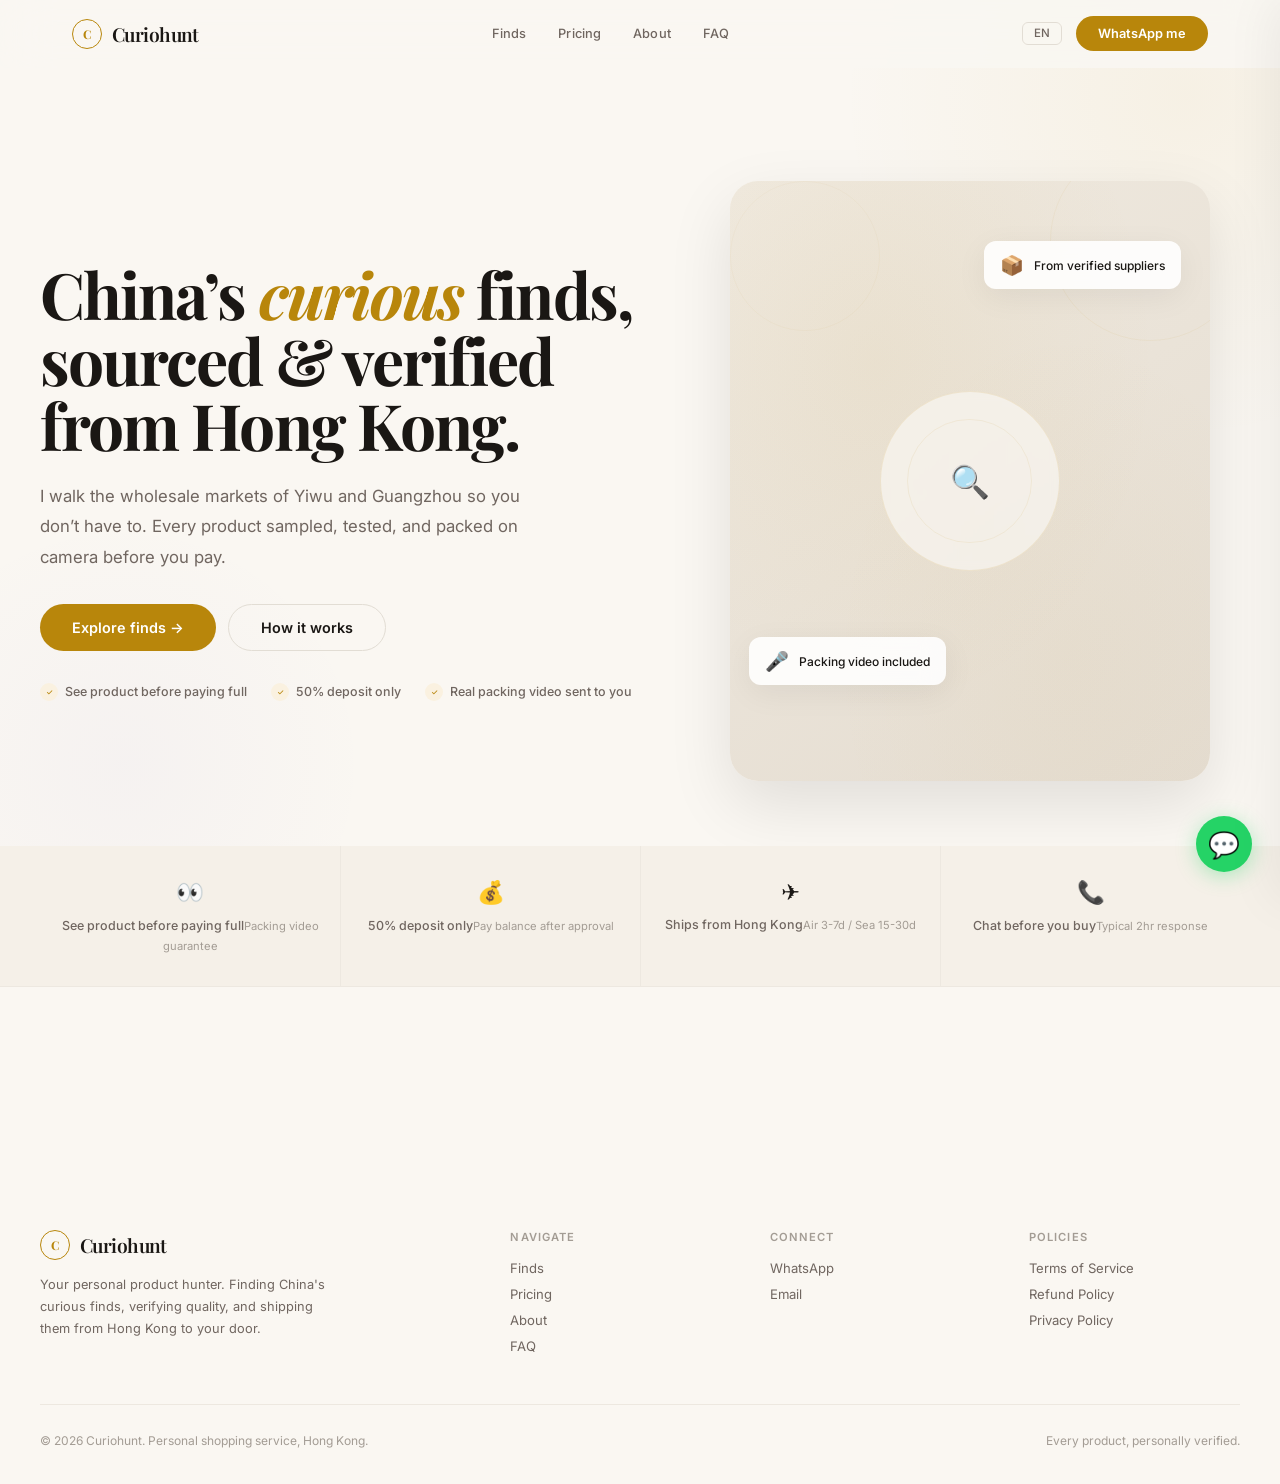
==== commit b18597c6: "feat: replace products with 小红书 trending items, fix blank featured section, add scroll fade-in" ====
--- a/index.html
+++ b/index.html
@@ -61,12 +61,12 @@
 </div></div>
 
 <!-- FEATURED -->
-<section class="featured-section" id="featured">
+<section class="featured-section fade-in" id="featured">
   <div class="featured-hero" id="featuredHero"></div>
 </section>
 
 <!-- CTA -->
-<section class="cta-section" id="contact">
+<section class="cta-section fade-in fade-in-d1" id="contact">
   <div class="section-inner">
     <h2 data-key="cta.title">Ready to find something <em>curious</em>?</h2>
     <p class="cta-desc" data-key="cta.desc">Send me a photo, link, or just an idea. I&rsquo;ll respond within 2 hours.</p>
--- a/css/style.css
+++ b/css/style.css
@@ -113,7 +113,7 @@
 
 /* ===== FEATURED ===== */
 .featured-section{padding:0;background:var(--bg)}
-.featured-hero{display:grid;grid-template-columns:1.5fr 1fr;min-height:65vh}
+.featured-hero{display:grid;grid-template-columns:1.5fr 1fr;min-height:0}
 .featured-visual{display:flex;align-items:center;justify-content:center;position:relative;overflow:hidden;background:var(--bg-warm)}
 .featured-visual img{position:absolute;inset:0;width:100%;height:100%;object-fit:cover;transition:transform 0.8s}
 .featured-hero:hover .featured-visual img{transform:scale(1.03)}
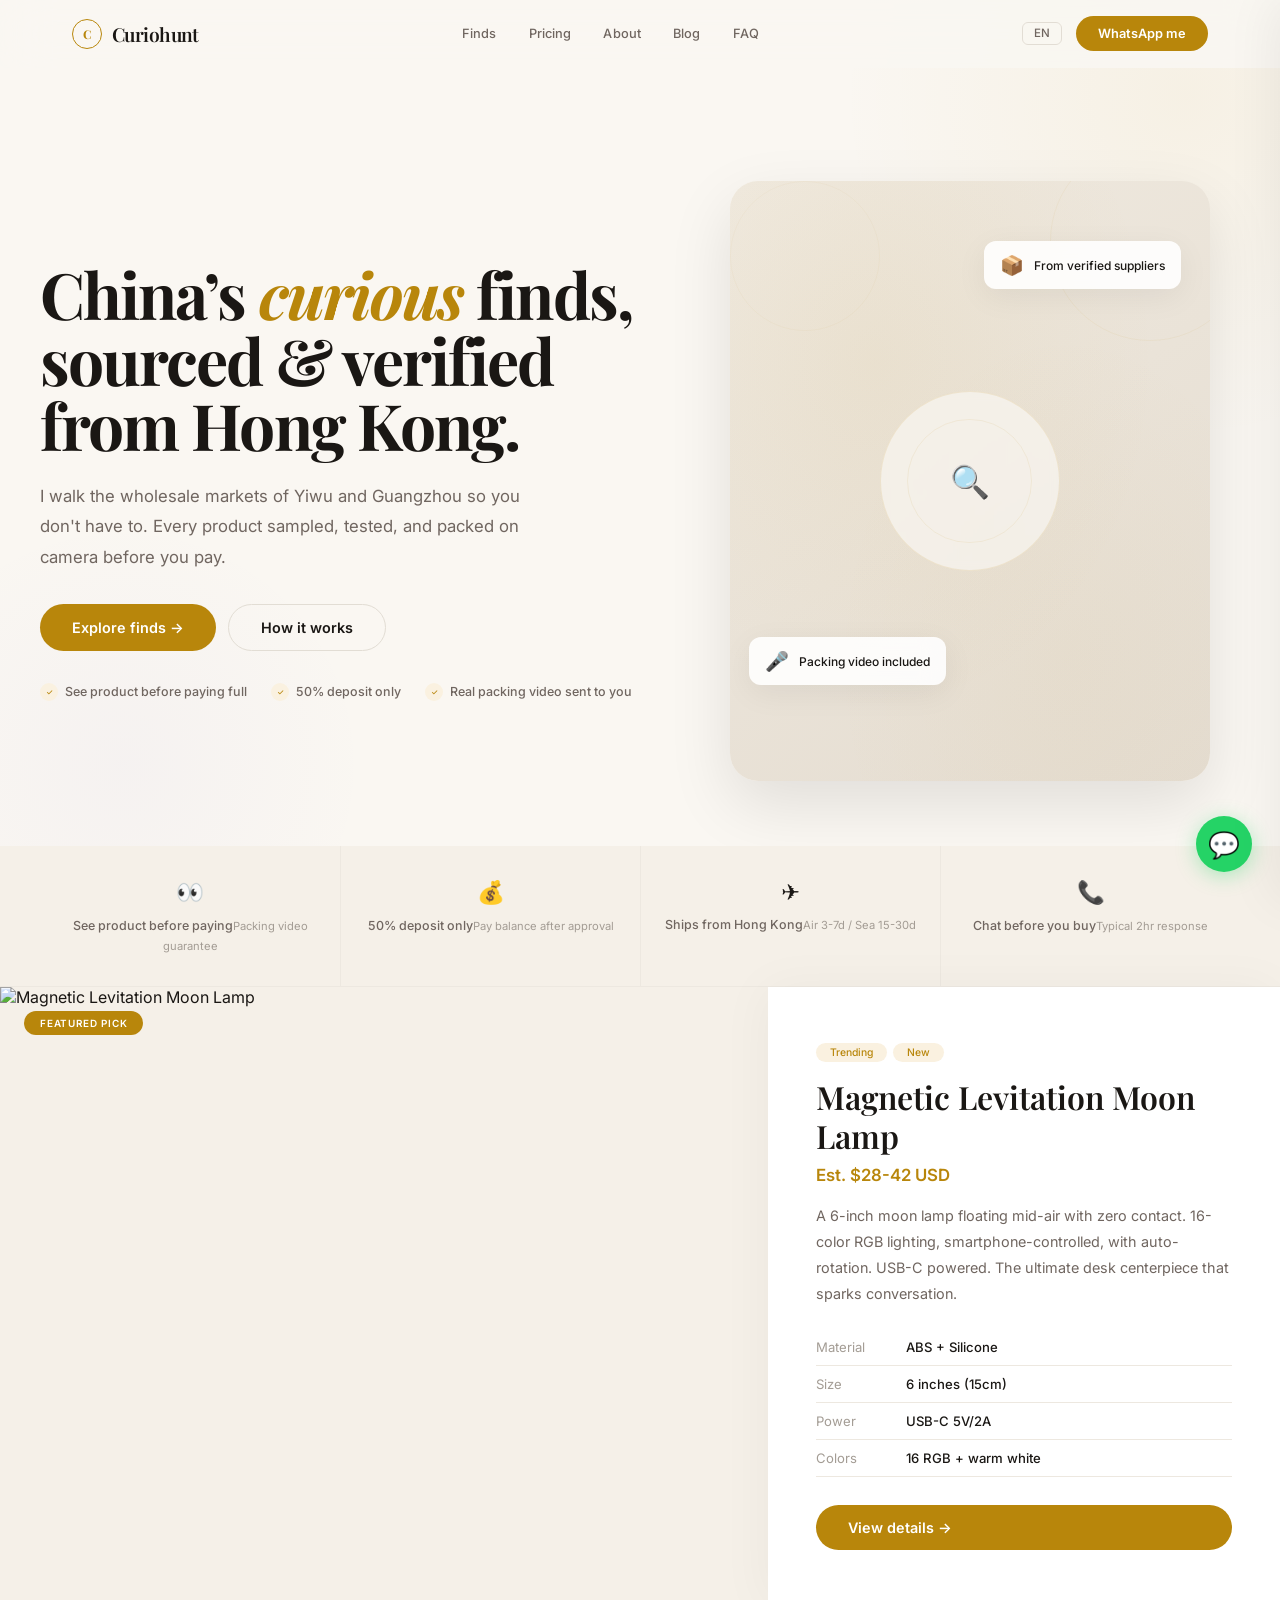
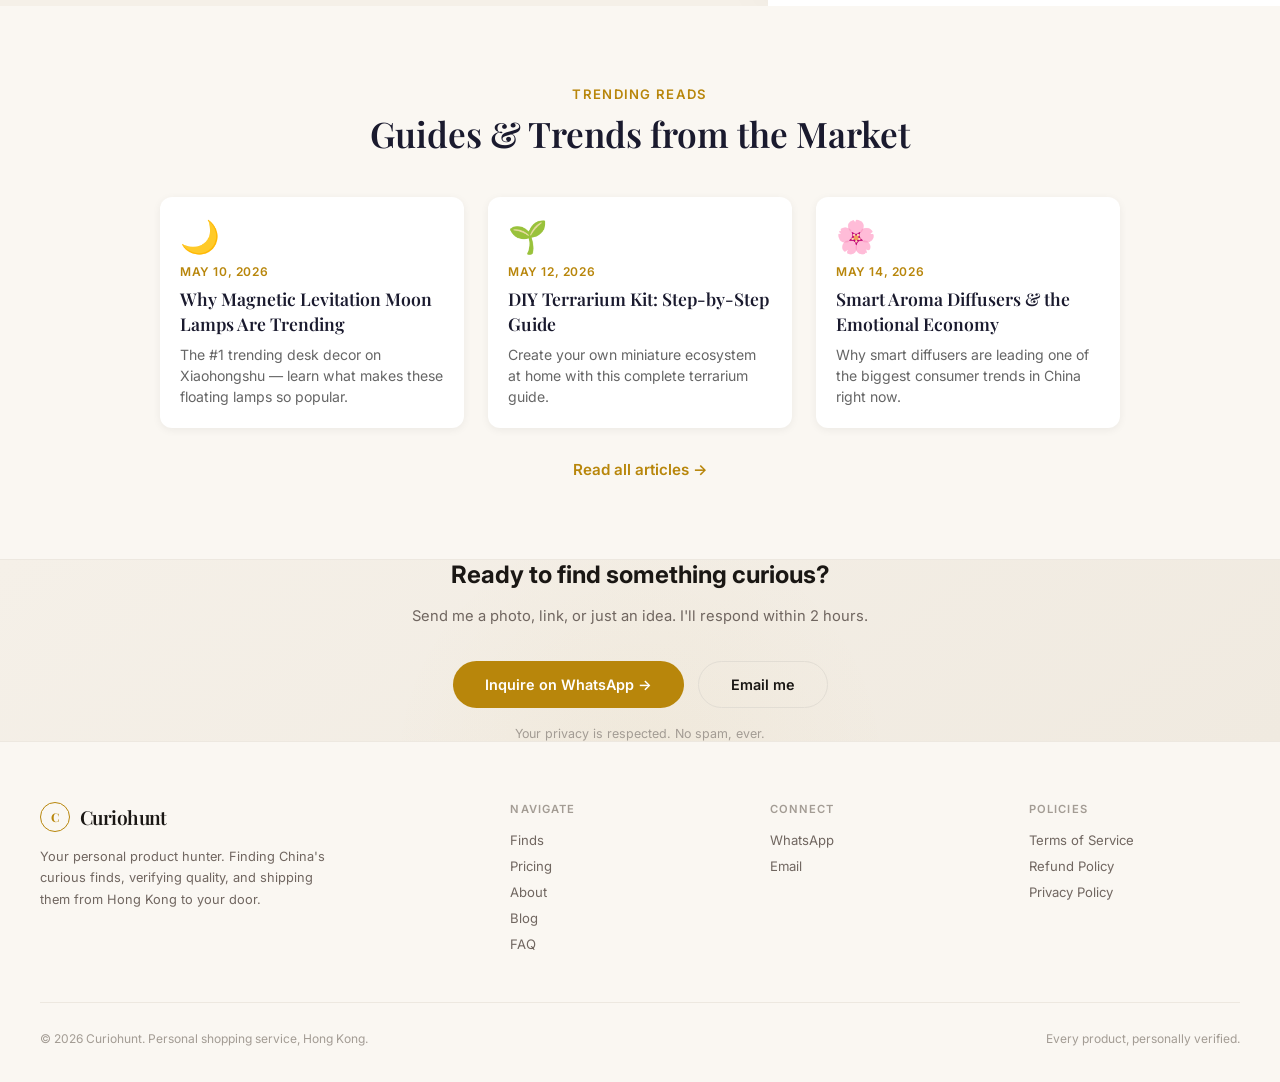
==== commit a8166e72: "feat: enrich content with SEO meta tags, JSON-LD schema, blog section with 4 Xiaohongshu-trend artic" ====
--- a/index.html
+++ b/index.html
@@ -3,16 +3,27 @@
 <head>
 <meta charset="UTF-8">
 <meta name="viewport" content="width=device-width, initial-scale=1.0">
-<meta name="description" content="Curiohunt &mdash; Your personal product hunter in China. Every item sampled, tested, and packed on camera from Hong Kong.">
-<meta property="og:title" content="Curiohunt &mdash; curious finds, sourced for you">
-<meta property="og:description" content="Your personal product hunter for China's most curious finds. Packing video guarantee on every order.">
-<meta property="og:url" content="https://curiohunt.com">
+<meta name="description" content="Curiohunt &mdash; Your personal China product sourcing agent. I find trending products from Xiaohongshu, verify quality in Hong Kong, and ship with a packing video guarantee. Moon lamps, tea sets, aroma diffusers, wireless chargers, and more.">
+<meta name="keywords" content="China sourcing agent, Hong Kong personal shopper, Xiaohongshu trending products, China wholesale sourcing, product sourcing China, packing video guarantee">
+<meta property="og:title" content="Curiohunt &mdash; curious finds from China, sourced &amp; verified from Hong Kong">
+<meta property="og:description" content="Your personal China product hunter. Every trending find from Yiwu and Guangzhou is sampled, tested, and packed on camera before you pay the full amount.">
+<meta property="og:url" content="https://hkshop.gamewayz.com">
 <meta property="og:type" content="website">
+<meta property="og:image" content="https://hkshop.gamewayz.com/og-image.jpg">
 <meta name="twitter:card" content="summary_large_image">
-<title>Curiohunt &mdash; curious finds, sourced for you</title>
+<meta name="twitter:title" content="Curiohunt &mdash; curious finds from China, sourced &amp; verified">
+<meta name="twitter:description" content="Your personal China product hunter. Packing video guarantee on every order.">
+<link rel="canonical" href="https://hkshop.gamewayz.com/">
+<title>Curiohunt &mdash; China Product Sourcing Agent | Hong Kong Personal Shopper</title>
 <link rel="preconnect" href="https://fonts.googleapis.com">
 <link href="https://fonts.googleapis.com/css2?family=Inter:wght@300;400;500;600;700&family=Playfair+Display:ital,wght@0,400;0,500;0,600;0,700;1,400;1,500&display=swap" rel="stylesheet">
 <link rel="stylesheet" href="css/style.css">
+<script type="application/ld+json">
+{"@context":"https://schema.org","@type":"Organization","name":"Curiohunt","url":"https://hkshop.gamewayz.com","logo":"https://hkshop.gamewayz.com/og-image.jpg","description":"Personal China product sourcing service. I find trending Xiaohongshu products, verify them in Hong Kong, and ship worldwide with a packing video guarantee.","contactPoint":{"@type":"ContactPoint","contactType":"customer service","url":"https://wa.me/85212345678"},"sameAs":[]}
+</script>
+<script type="application/ld+json">
+{"@context":"https://schema.org","@type":"WebSite","name":"Curiohunt","url":"https://hkshop.gamewayz.com","description":"China product sourcing agent - find trending products, verify quality, ship from Hong Kong","potentialAction":{"@type":"SearchAction","target":"https://hkshop.gamewayz.com/products.html?q={search_term_string}","query-input":"required name=search_term_string"}}
+</script>
 </head>
 <body>
 
@@ -65,6 +76,35 @@
   <div class="featured-hero" id="featuredHero"></div>
 </section>
 
+<!-- TRENDING READS -->
+<section class="featured-section fade-in">
+  <div class="section-inner" style="text-align:center;padding:80px 24px;">
+    <p style="font-size:0.82rem;color:#b8860b;font-weight:600;text-transform:uppercase;letter-spacing:0.1em;margin-bottom:8px;" data-key="blog.label">Trending Reads</p>
+    <h2 style="font-family:'Playfair Display',serif;font-size:2.2rem;font-weight:600;color:#1a1a2e;margin:0 0 40px;" data-key="blog.heading">Guides &amp; Trends from the Market</h2>
+    <div style="display:grid;grid-template-columns:repeat(auto-fill,minmax(260px,1fr));gap:24px;max-width:960px;margin:0 auto;text-align:left;">
+      <a href="blog/trending-moon-lamp.html" class="blog-card" style="display:block;background:#fff;border-radius:12px;padding:20px;text-decoration:none;box-shadow:0 2px 8px rgba(0,0,0,0.06);transition:transform 0.2s,box-shadow 0.2s;">
+        <div style="font-size:2rem;margin-bottom:8px;">&#127769;</div>
+        <p style="font-size:0.75rem;color:#b8860b;font-weight:600;text-transform:uppercase;letter-spacing:0.05em;margin:0 0 8px;">May 10, 2026</p>
+        <h3 style="font-family:'Playfair Display',serif;font-size:1.1rem;font-weight:600;color:#1a1a2e;margin:0 0 8px;line-height:1.4;">Why Magnetic Levitation Moon Lamps Are Trending</h3>
+        <p style="font-size:0.88rem;color:#666;line-height:1.5;margin:0;">The #1 trending desk decor on Xiaohongshu &mdash; learn what makes these floating lamps so popular.</p>
+      </a>
+      <a href="blog/diy-terrarium-guide.html" class="blog-card" style="display:block;background:#fff;border-radius:12px;padding:20px;text-decoration:none;box-shadow:0 2px 8px rgba(0,0,0,0.06);transition:transform 0.2s,box-shadow 0.2s;">
+        <div style="font-size:2rem;margin-bottom:8px;">&#127793;</div>
+        <p style="font-size:0.75rem;color:#b8860b;font-weight:600;text-transform:uppercase;letter-spacing:0.05em;margin:0 0 8px;">May 12, 2026</p>
+        <h3 style="font-family:'Playfair Display',serif;font-size:1.1rem;font-weight:600;color:#1a1a2e;margin:0 0 8px;line-height:1.4;">DIY Terrarium Kit: Step-by-Step Guide</h3>
+        <p style="font-size:0.88rem;color:#666;line-height:1.5;margin:0;">Create your own miniature ecosystem at home with this complete terrarium guide.</p>
+      </a>
+      <a href="blog/aroma-diffuser.html" class="blog-card" style="display:block;background:#fff;border-radius:12px;padding:20px;text-decoration:none;box-shadow:0 2px 8px rgba(0,0,0,0.06);transition:transform 0.2s,box-shadow 0.2s;">
+        <div style="font-size:2rem;margin-bottom:8px;">&#127800;</div>
+        <p style="font-size:0.75rem;color:#b8860b;font-weight:600;text-transform:uppercase;letter-spacing:0.05em;margin:0 0 8px;">May 14, 2026</p>
+        <h3 style="font-family:'Playfair Display',serif;font-size:1.1rem;font-weight:600;color:#1a1a2e;margin:0 0 8px;line-height:1.4;">Smart Aroma Diffusers &amp; the Emotional Economy</h3>
+        <p style="font-size:0.88rem;color:#666;line-height:1.5;margin:0;">Why smart diffusers are leading one of the biggest consumer trends in China right now.</p>
+      </a>
+    </div>
+    <a href="blog.html" style="display:inline-block;margin-top:32px;color:#b8860b;font-weight:600;font-size:0.95rem;text-decoration:none;" data-key="blog.more">Read all articles &rarr;</a>
+  </div>
+</section>
+
 <!-- CTA -->
 <section class="cta-section fade-in fade-in-d1" id="contact">
   <div class="section-inner">
--- a/css/style.css
+++ b/css/style.css
@@ -176,6 +176,7 @@
 .nebula-2{bottom:-12%;right:-8%;width:400px;height:400px;background:rgba(100,80,200,0.04);animation:nebulaDrift 30s ease-in-out infinite alternate-reverse}
 @keyframes nebulaDrift{0%{transform:translate(0,0)}100%{transform:translate(50px,30px)}}
 .cosmic-track{position:relative;max-width:960px;margin:0 auto;padding:50px 0}
+.cosmic-track:empty{padding:0;min-height:0}
 .cosmic-svg{position:absolute;top:0;left:0;width:100%;height:100%;pointer-events:none;z-index:1}
 .cosmic-svg path{stroke:var(--space-accent);stroke-width:1.2;fill:none;opacity:0.15;stroke-dasharray:6 8;stroke-linecap:round}
 .cosmic-svg path.active{opacity:0.35;stroke-dasharray:2 0;animation:pathGlow 3s ease-in-out infinite}
@@ -215,6 +216,7 @@
 
 /* ===== EARLY BIRDS ===== */
 .early-grid{display:grid;grid-template-columns:repeat(3,1fr);gap:24px}
+.early-grid:empty{display:none}
 @media(max-width:768px){.early-grid{grid-template-columns:1fr}}
 .early-card{background:var(--bg-card);border-radius:var(--radius-sm);padding:32px 28px;border:1px solid var(--border-light);text-align:center;transition:all 0.3s}
 .early-card:hover{transform:translateY(-3px);box-shadow:var(--shadow-lg)}
@@ -232,6 +234,7 @@
 
 /* ===== PRICING ===== */
 .pricing-grid{display:grid;grid-template-columns:repeat(3,1fr);gap:24px;margin-top:16px}
+.pricing-grid:empty{display:none}
 @media(max-width:900px){.pricing-grid{grid-template-columns:1fr;max-width:480px;margin-left:auto;margin-right:auto}}
 .pricing-card{background:var(--bg-card);border-radius:var(--radius);padding:40px 32px;border:1px solid var(--border-light);position:relative;transition:all 0.4s}
 .pricing-card:hover{transform:translateY(-6px);box-shadow:var(--shadow-xl)}
@@ -251,6 +254,7 @@
 
 /* ===== FAQ ===== */
 .faq-list{max-width:720px;margin:0 auto}
+.faq-list:empty{display:none}
 .faq-item{border-bottom:1px solid var(--border-light);padding:20px 0}
 .faq-q{display:flex;justify-content:space-between;align-items:center;cursor:pointer;font-size:0.92rem;font-weight:500;gap:12px;user-select:none;transition:color 0.2s}
 .faq-q:hover{color:var(--accent)}
